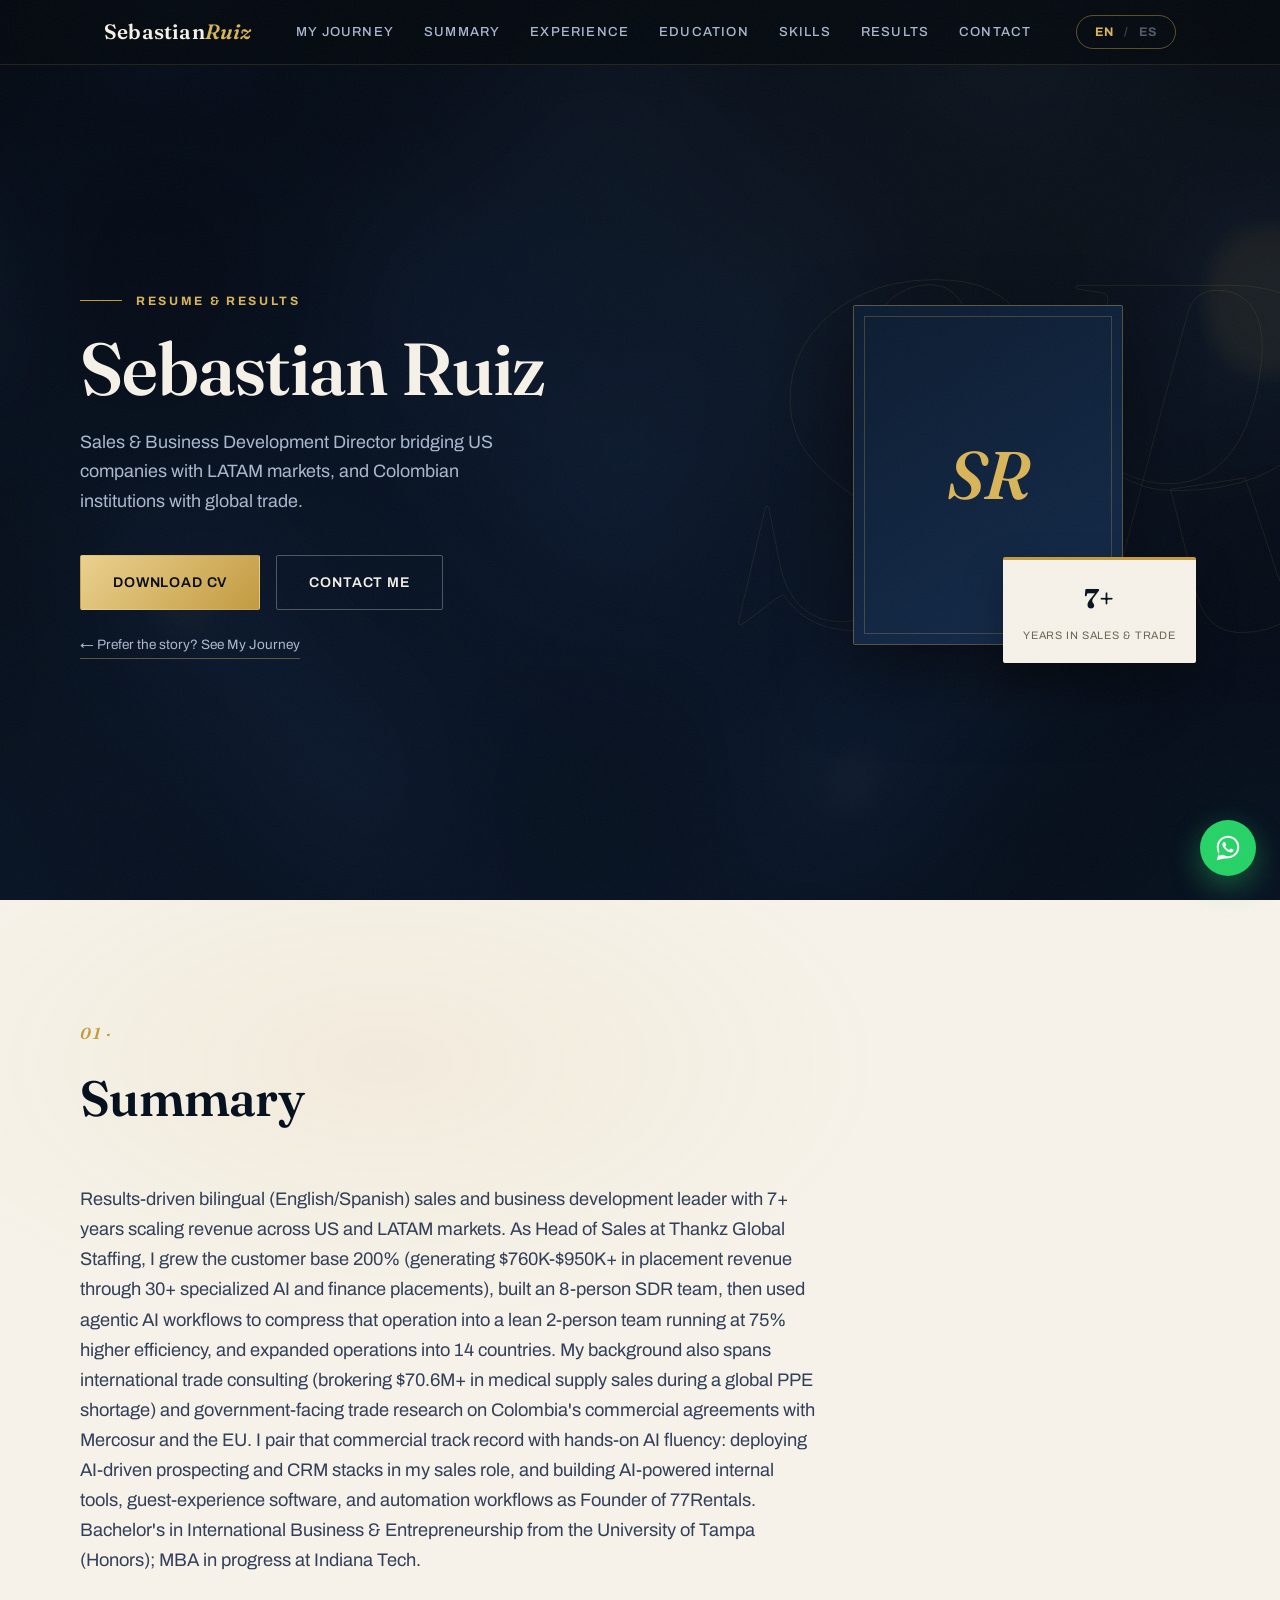
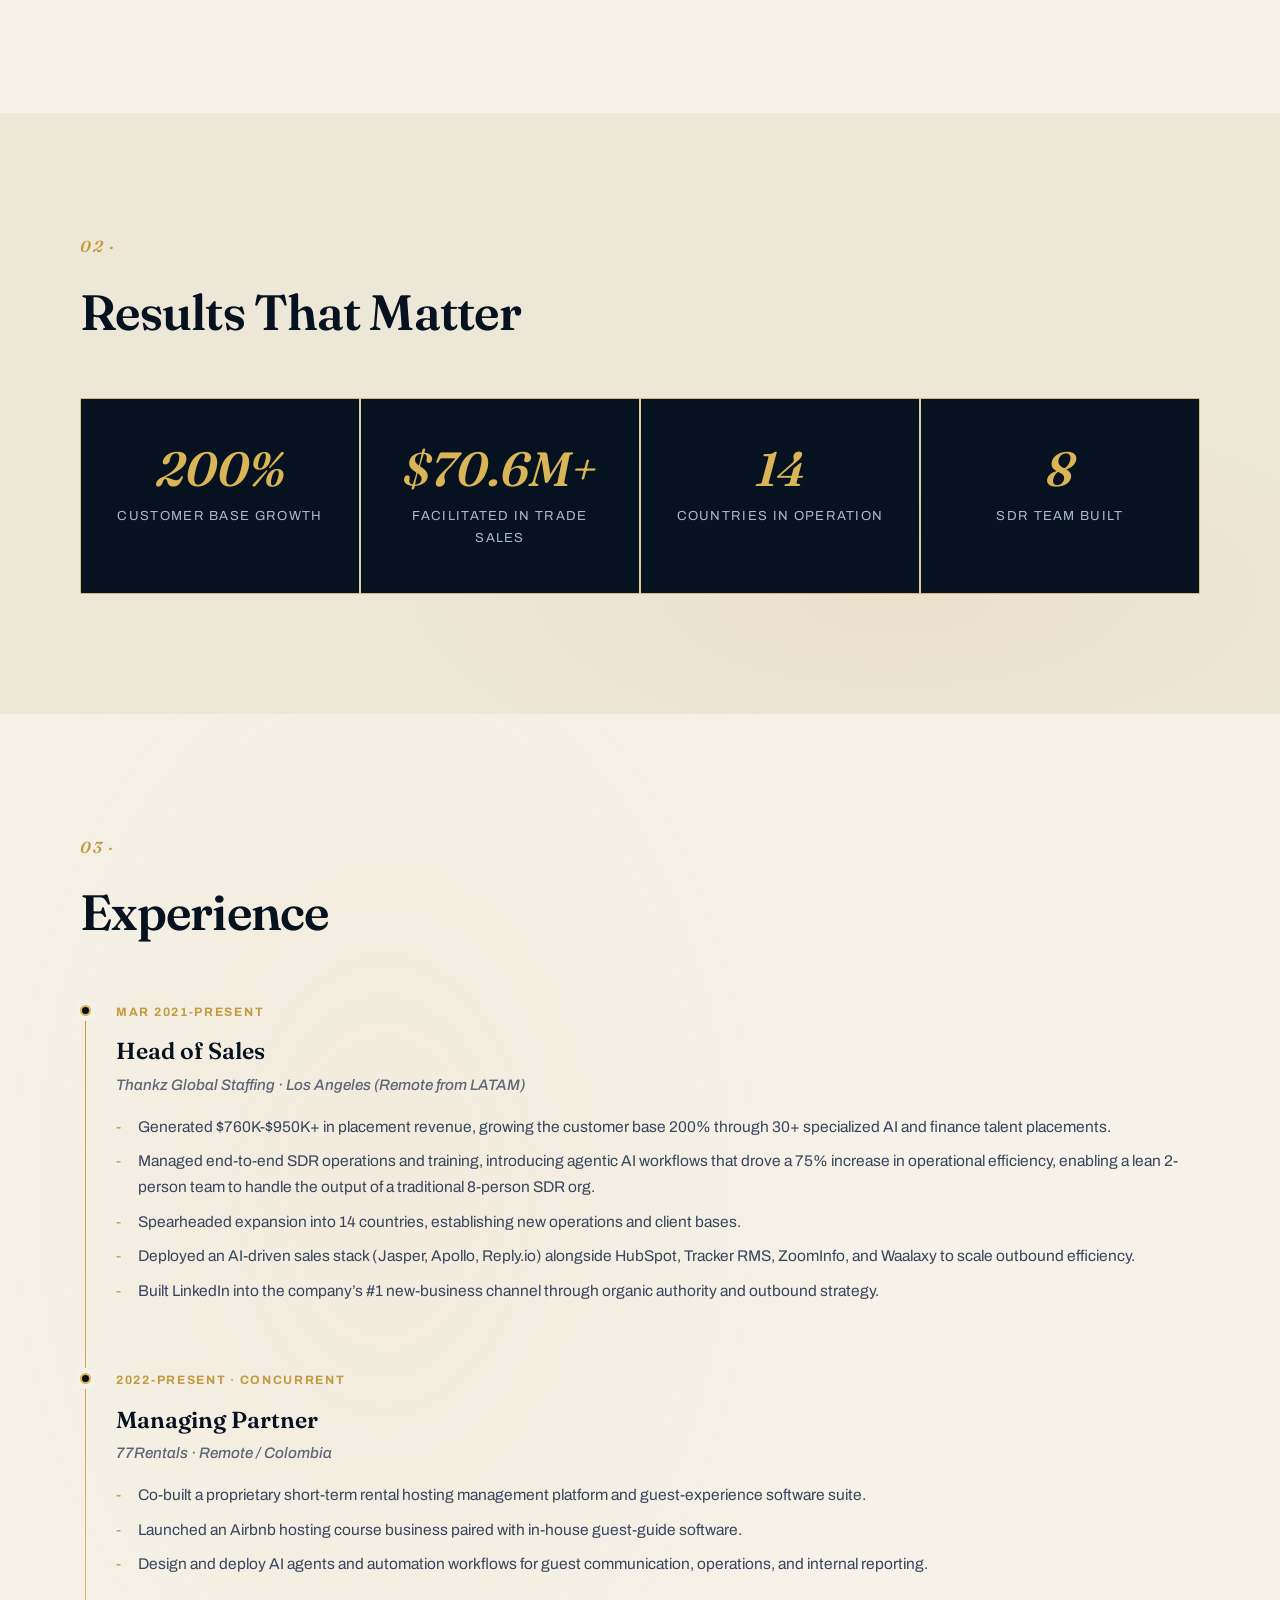
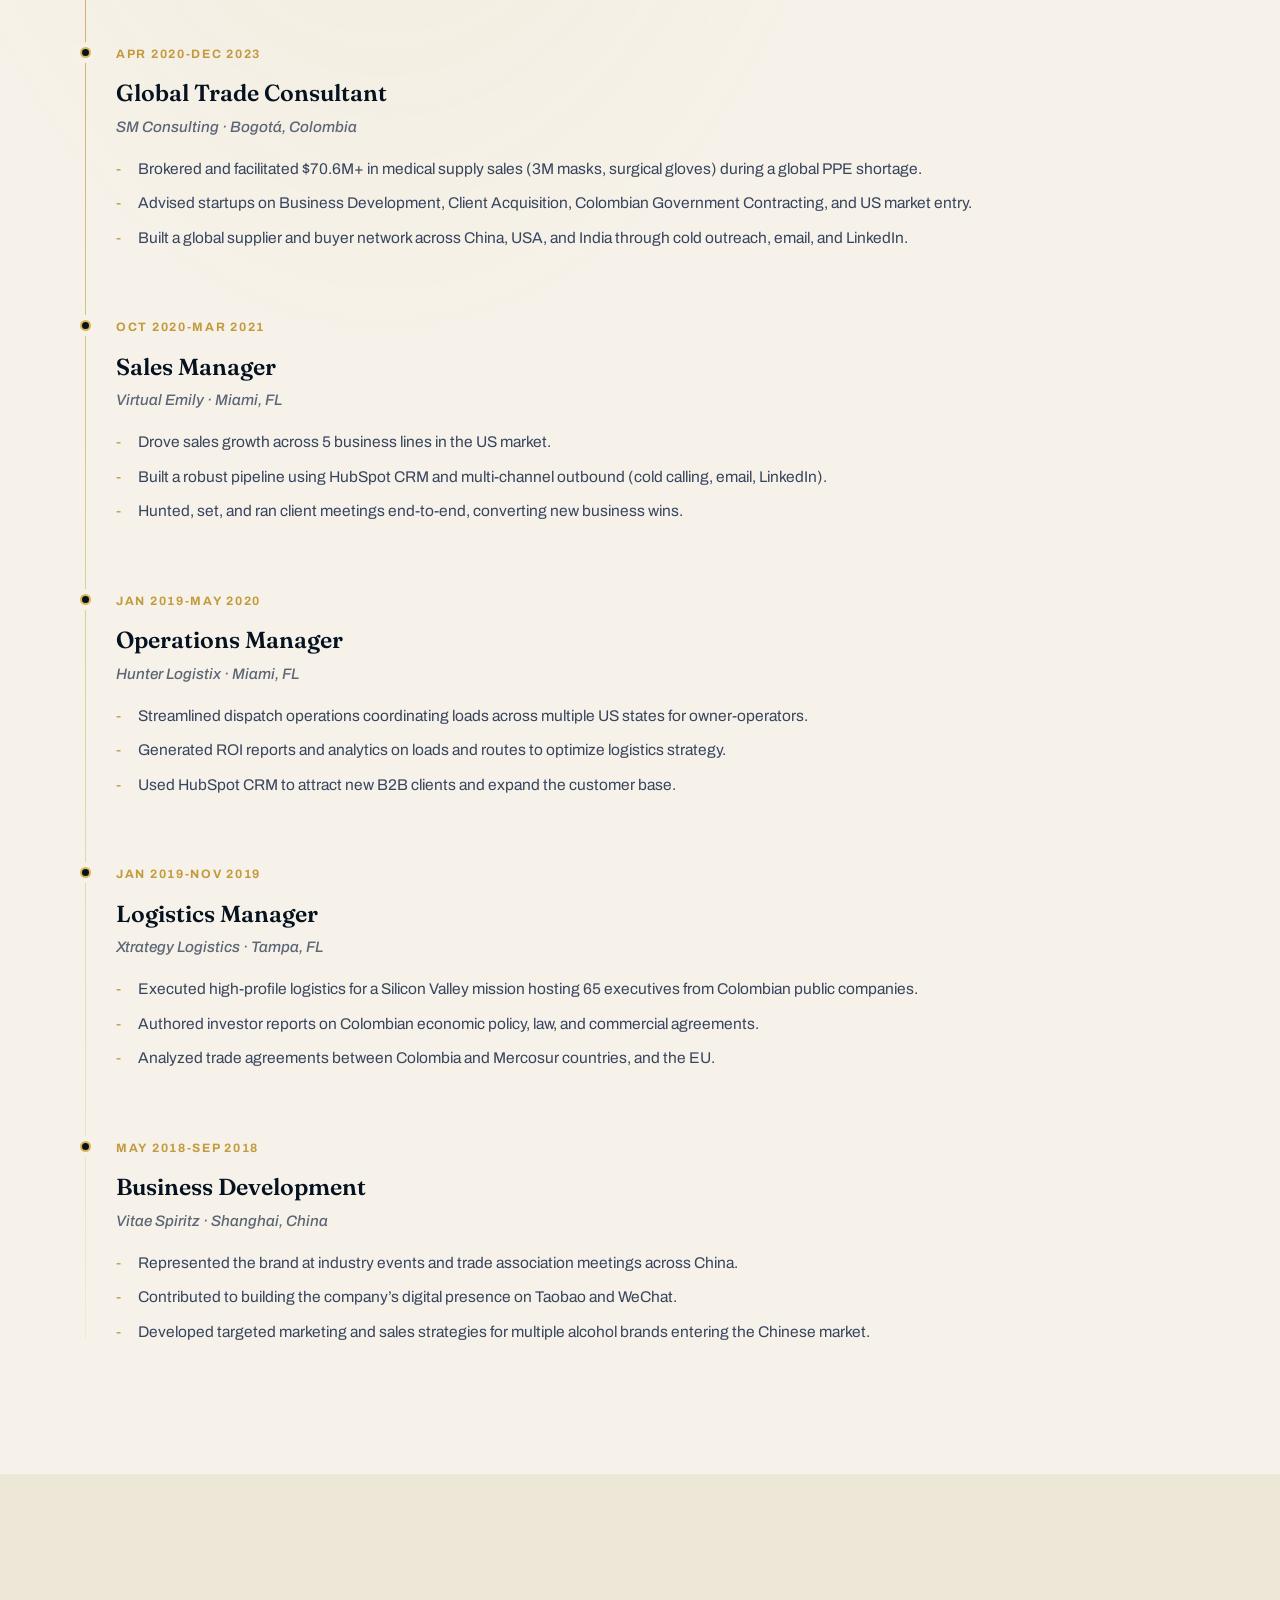
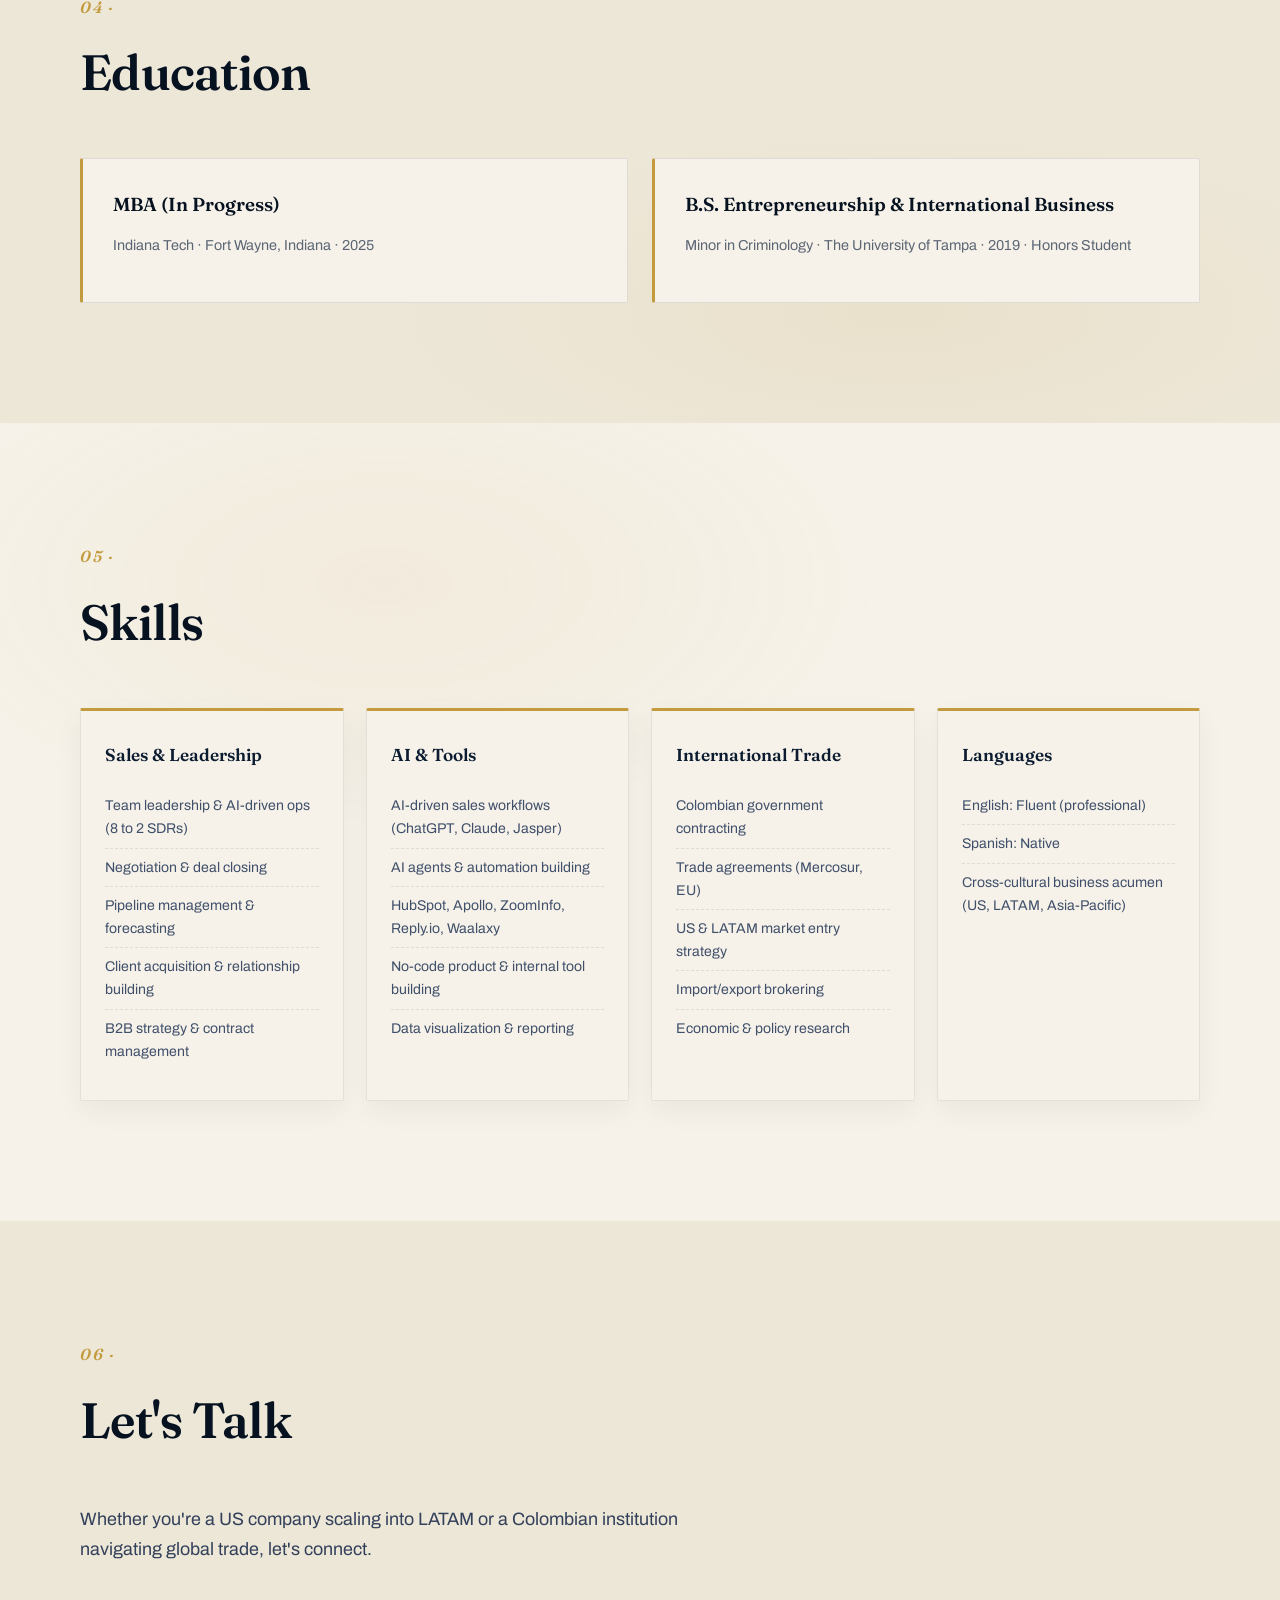
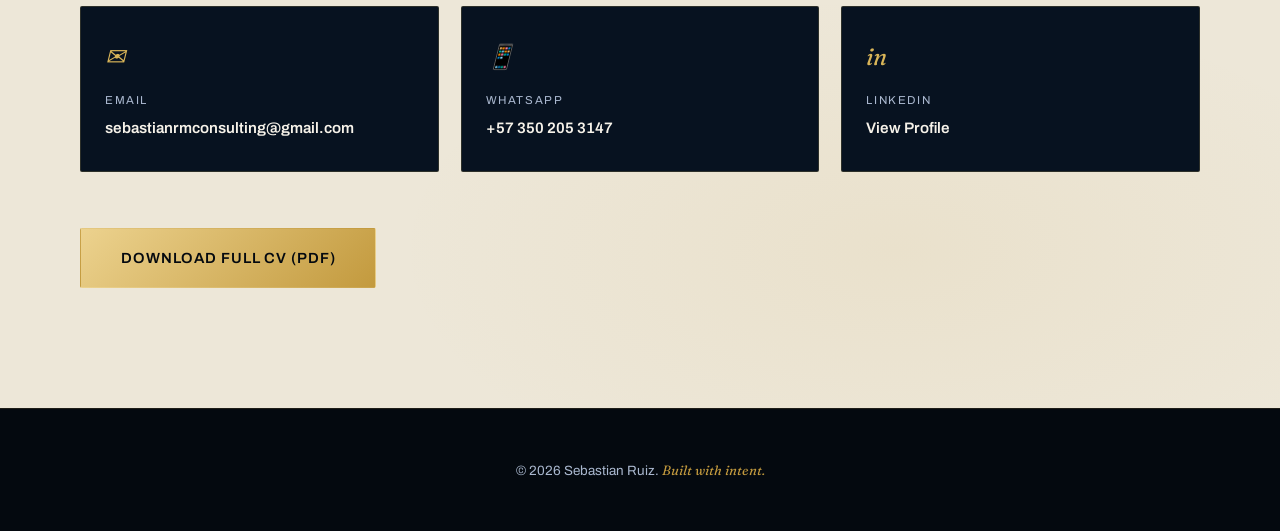
==== resume.html @ 113acb45 "Initial commit: SebastianRuiz.com personal journey and CV site Bilingual (EN/ES) static site with a " ====
<!DOCTYPE html>
<html lang="en">
<head>
<meta charset="UTF-8">
<meta name="viewport" content="width=device-width, initial-scale=1.0">
<title>Resume & Results | Sebastian Ruiz: Bilingual Ops & Sales Director LATAM</title>
<meta name="description" content="Sebastian Ruiz's full resume: bilingual (English/Spanish) sales and business development director based in Colombia. 200% customer growth, $70.6M+ in facilitated trade, operations across 14 countries. International trade consultant Colombia.">
<meta name="keywords" content="bilingual ops and sales director LATAM, international trade consultant Colombia, remote sales leader LATAM, business development director Colombia, AI-driven sales operations, government trade consultant Colombia">
<meta name="author" content="Sebastian Ruiz">
<link rel="canonical" href="https://sebastianruiz.com/resume.html">

<meta property="og:type" content="website">
<meta property="og:title" content="Sebastian Ruiz | Bilingual Ops & Sales Director LATAM">
<meta property="og:description" content="Bilingual sales & business development leader driving LATAM growth for US companies and trade expertise for Colombian institutions.">
<meta property="og:url" content="https://sebastianruiz.com/">
<meta property="og:image" content="https://sebastianruiz.com/assets/og-image.jpg">
<meta name="twitter:card" content="summary_large_image">

<link rel="icon" type="image/svg+xml" href="assets/favicon.svg">
<link rel="preconnect" href="https://fonts.googleapis.com">
<link rel="preconnect" href="https://fonts.gstatic.com" crossorigin>
<link href="https://fonts.googleapis.com/css2?family=Archivo:wght@400;500;600;700&family=Fraunces:ital,opsz,wght@0,9..144,400..700;1,9..144,400..700&display=swap" rel="stylesheet">
<link rel="stylesheet" href="css/style.css">

<script type="application/ld+json">
{
  "@context": "https://schema.org",
  "@type": "Person",
  "name": "Sebastian Ruiz",
  "jobTitle": "Head of Sales / Bilingual Business Development Director",
  "url": "https://sebastianruiz.com",
  "email": "mailto:sebastianrmconsulting@gmail.com",
  "sameAs": ["https://www.linkedin.com/in/juansruiz11/"],
  "address": {"@type": "PostalAddress", "addressCountry": "Colombia"},
  "knowsLanguage": ["English", "Spanish"]
}
</script>
</head>
<body>

<!-- ===== NAV ===== -->
<header class="nav" id="nav">
  <div class="nav-inner">
    <a href="index.html" class="nav-logo">Sebastian<span>Ruiz</span></a>
    <nav class="nav-links" id="navLinks">
      <a href="index.html" data-en="My Journey" data-es="Mi Historia">My Journey</a>
      <a href="#summary" data-en="Summary" data-es="Resumen">Summary</a>
      <a href="#experience" data-en="Experience" data-es="Experiencia">Experience</a>
      <a href="#education" data-en="Education" data-es="Educación">Education</a>
      <a href="#skills" data-en="Skills" data-es="Habilidades">Skills</a>
      <a href="#results" data-en="Results" data-es="Resultados">Results</a>
      <a href="#contact" data-en="Contact" data-es="Contacto">Contact</a>
    </nav>
    <div class="nav-actions">
      <button class="lang-toggle" id="langToggle" aria-label="Toggle language">
        <span class="lang-option active" data-lang="en">EN</span>
        <span class="lang-sep">/</span>
        <span class="lang-option" data-lang="es">ES</span>
      </button>
      <button class="hamburger" id="hamburger" aria-label="Menu"><span></span><span></span><span></span></button>
    </div>
  </div>
</header>

<!-- ===== HERO ===== -->
<section class="hero" id="top">
  <canvas class="shader-canvas hero-shader-canvas" aria-hidden="true"></canvas>
  <div class="hero-inner">
    <div class="hero-text reveal">
      <p class="eyebrow" data-en="Resume & Results" data-es="Currículum y Resultados">Resume & Results</p>
      <h1>Sebastian Ruiz</h1>
      <p class="hero-tagline" data-en="Sales &amp; Business Development Director bridging US companies with LATAM markets, and Colombian institutions with global trade." data-es="Director de Ventas y Desarrollo de Negocios que conecta empresas de EE. UU. con mercados de LATAM, e instituciones colombianas con el comercio global.">Sales &amp; Business Development Director bridging US companies with LATAM markets, and Colombian institutions with global trade.</p>
      <div class="hero-ctas">
        <a href="cv/Sebastian_Ruiz_CV.pdf" class="btn btn-primary" download data-en="Download CV" data-es="Descargar CV">Download CV</a>
        <a href="#contact" class="btn btn-outline" data-en="Contact Me" data-es="Contáctame">Contact Me</a>
      </div>
      <a href="index.html" class="hero-back-link" data-en="← Prefer the story? See My Journey" data-es="← ¿Prefieres la historia? Ve Mi Historia">← Prefer the story? See My Journey</a>
    </div>
    <div class="hero-photo reveal">
      <div class="headshot-placeholder">
        <span>SR</span>
      </div>
      <div class="hero-badge">
        <strong>7+</strong>
        <span data-en="Years in Sales &amp; Trade" data-es="Años en Ventas y Comercio">Years in Sales &amp; Trade</span>
      </div>
    </div>
  </div>
  <div class="hero-scroll" aria-hidden="true"></div>
</section>

<!-- ===== SUMMARY ===== -->
<section class="section" id="summary">
  <div class="section-inner">
    <span class="section-num">01</span>
    <h2 data-en="Summary" data-es="Resumen">Summary</h2>
    <p class="summary-text" data-en="Results-driven bilingual (English/Spanish) sales and business development leader with 7+ years scaling revenue across US and LATAM markets. As Head of Sales at Thankz Global Staffing, I grew the customer base 200% (generating $760K-$950K+ in placement revenue through 30+ specialized AI and finance placements), built an 8-person SDR team, then used agentic AI workflows to compress that operation into a lean 2-person team running at 75% higher efficiency, and expanded operations into 14 countries. My background also spans international trade consulting (brokering $70.6M+ in medical supply sales during a global PPE shortage) and government-facing trade research on Colombia's commercial agreements with Mercosur and the EU. I pair that commercial track record with hands-on AI fluency: deploying AI-driven prospecting and CRM stacks in my sales role, and building AI-powered internal tools, guest-experience software, and automation workflows as Founder of 77Rentals. Bachelor's in International Business &amp; Entrepreneurship from the University of Tampa (Honors); MBA in progress at Indiana Tech." data-es="Líder de ventas y desarrollo de negocios bilingüe (inglés/español) con más de 7 años escalando ingresos en mercados de EE. UU. y LATAM. Como Head of Sales en Thankz Global Staffing, hice crecer la base de clientes 200% (generando entre $760K y $950K+ en ingresos por colocaciones mediante más de 30 colocaciones especializadas en IA y finanzas), formé un equipo de 8 SDRs, y luego usé flujos de trabajo con IA agente para comprimir esa operación en un equipo ágil de 2 personas con 75% más de eficiencia, y expandí operaciones a 14 países. Mi trayectoria también incluye consultoría de comercio internacional (gestionando más de $70.6M en ventas de insumos médicos durante la escasez global de EPP) e investigación comercial para el sector público sobre los acuerdos de Colombia con Mercosur y la Unión Europea. A ese historial comercial sumo fluidez práctica en IA: implementando prospección y CRM impulsados por IA en mi rol de ventas, y construyendo herramientas internas, software de experiencia para huéspedes y flujos de automatización como Fundador de 77Rentals. Licenciatura en Negocios Internacionales y Emprendimiento de la Universidad de Tampa (con honores); MBA en curso en Indiana Tech.">
    Results-driven bilingual (English/Spanish) sales and business development leader with 7+ years scaling revenue across US and LATAM markets. As Head of Sales at Thankz Global Staffing, I grew the customer base 200% (generating $760K-$950K+ in placement revenue through 30+ specialized AI and finance placements), built an 8-person SDR team, then used agentic AI workflows to compress that operation into a lean 2-person team running at 75% higher efficiency, and expanded operations into 14 countries. My background also spans international trade consulting (brokering $70.6M+ in medical supply sales during a global PPE shortage) and government-facing trade research on Colombia's commercial agreements with Mercosur and the EU. I pair that commercial track record with hands-on AI fluency: deploying AI-driven prospecting and CRM stacks in my sales role, and building AI-powered internal tools, guest-experience software, and automation workflows as Founder of 77Rentals. Bachelor's in International Business &amp; Entrepreneurship from the University of Tampa (Honors); MBA in progress at Indiana Tech.
    </p>
  </div>
</section>

<!-- ===== RESULTS ===== -->
<section class="section section-alt" id="results">
  <div class="section-inner">
    <span class="section-num">02</span>
    <h2 data-en="Results That Matter" data-es="Resultados que Importan">Results That Matter</h2>
    <div class="stats-grid">
      <div class="stat-card reveal">
        <span class="stat-number" data-count="200" data-suffix="%">0%</span>
        <span class="stat-label" data-en="Customer base growth" data-es="Crecimiento de base de clientes">Customer base growth</span>
      </div>
      <div class="stat-card reveal">
        <span class="stat-number" data-count="70.6" data-prefix="$" data-suffix="M+">$0M+</span>
        <span class="stat-label" data-en="Facilitated in trade sales" data-es="Facilitados en ventas de comercio">Facilitated in trade sales</span>
      </div>
      <div class="stat-card reveal">
        <span class="stat-number" data-count="14">0</span>
        <span class="stat-label" data-en="Countries in operation" data-es="Países en operación">Countries in operation</span>
      </div>
      <div class="stat-card reveal">
        <span class="stat-number" data-count="8">0</span>
        <span class="stat-label" data-en="SDR team built" data-es="Equipo de SDRs formado">SDR team built</span>
      </div>
    </div>
  </div>
</section>

<!-- ===== EXPERIENCE ===== -->
<section class="section" id="experience">
  <div class="section-inner">
    <span class="section-num">03</span>
    <h2 data-en="Experience" data-es="Experiencia">Experience</h2>
    <div class="timeline">

      <div class="tl-item reveal">
        <div class="tl-dot"></div>
        <div class="tl-content">
          <span class="tl-date">Mar 2021-<span data-en="Present" data-es="Presente">Present</span></span>
          <h3 data-en="Head of Sales" data-es="Head of Sales">Head of Sales</h3>
          <p class="tl-org">Thankz Global Staffing · <span data-en="Los Angeles (Remote from LATAM)" data-es="Los Ángeles (Remoto desde LATAM)">Los Angeles (Remote from LATAM)</span></p>
          <ul data-en-list='["Generated $760K-$950K+ in placement revenue, growing the customer base 200% through 30+ specialized AI and finance talent placements.","Managed end-to-end SDR operations and training, introducing agentic AI workflows that drove a 75% increase in operational efficiency, enabling a lean 2-person team to handle the output of a traditional 8-person SDR org.","Spearheaded expansion into 14 countries, establishing new operations and client bases.","Deployed an AI-driven sales stack (Jasper, Apollo, Reply.io) alongside HubSpot, Tracker RMS, ZoomInfo, and Waalaxy to scale outbound efficiency.","Built LinkedIn into the company’s #1 new-business channel through organic authority and outbound strategy."]' data-es-list='["Generé entre $760K y $950K+ en ingresos por colocaciones, haciendo crecer la base de clientes 200% mediante más de 30 colocaciones especializadas en IA y finanzas.","Gestioné operaciones y capacitación de SDRs de principio a fin, introduciendo flujos de trabajo con IA agente que generaron un aumento del 75% en eficiencia operativa, permitiendo que un equipo ágil de 2 personas realizara el trabajo de un equipo tradicional de 8 SDRs.","Lideré la expansión a 14 países, estableciendo nuevas operaciones y bases de clientes.","Implementé un stack de ventas impulsado por IA (Jasper, Apollo, Reply.io) junto con HubSpot, Tracker RMS, ZoomInfo y Waalaxy para escalar la eficiencia de prospección.","Convertí LinkedIn en el canal #1 de nuevos negocios de la empresa mediante autoridad orgánica y estrategia de prospección."]'></ul>
        </div>
      </div>

      <div class="tl-item reveal">
        <div class="tl-dot"></div>
        <div class="tl-content">
          <span class="tl-date" data-en="2022-Present · Concurrent" data-es="2022-Presente · Simultáneo">2022-Present · Concurrent</span>
          <h3 data-en="Managing Partner" data-es="Socio Gerente">Managing Partner</h3>
          <p class="tl-org">77Rentals · <span data-en="Remote / Colombia" data-es="Remoto / Colombia">Remote / Colombia</span></p>
          <ul data-en-list='["Co-built a proprietary short-term rental hosting management platform and guest-experience software suite.","Launched an Airbnb hosting course business paired with in-house guest-guide software.","Design and deploy AI agents and automation workflows for guest communication, operations, and internal reporting."]' data-es-list='["Co-desarrollé una plataforma propia de gestión de hospedaje para alquileres a corto plazo y un conjunto de software de experiencia para huéspedes.","Lancé un negocio de cursos de hosting para Airbnb junto con software propio de guía para huéspedes.","Diseño e implemento agentes de IA y flujos de automatización para comunicación con huéspedes, operaciones y reportes internos."]'></ul>
        </div>
      </div>

      <div class="tl-item reveal">
        <div class="tl-dot"></div>
        <div class="tl-content">
          <span class="tl-date">Apr 2020-Dec 2023</span>
          <h3 data-en="Global Trade Consultant" data-es="Consultor de Comercio Global">Global Trade Consultant</h3>
          <p class="tl-org">SM Consulting · Bogotá, Colombia</p>
          <ul data-en-list='["Brokered and facilitated $70.6M+ in medical supply sales (3M masks, surgical gloves) during a global PPE shortage.","Advised startups on Business Development, Client Acquisition, Colombian Government Contracting, and US market entry.","Built a global supplier and buyer network across China, USA, and India through cold outreach, email, and LinkedIn."]' data-es-list='["Gestioné y facilité más de $70.6M en ventas de insumos médicos (mascarillas 3M, guantes quirúrgicos) durante la escasez global de EPP.","Asesoré startups en Desarrollo de Negocios, Adquisición de Clientes, Contratación con el Gobierno colombiano e ingreso al mercado de EE. UU.","Construí una red global de proveedores y compradores en China, EE. UU. e India mediante prospección en frío, correo y LinkedIn."]'></ul>
        </div>
      </div>

      <div class="tl-item reveal">
        <div class="tl-dot"></div>
        <div class="tl-content">
          <span class="tl-date">Oct 2020-Mar 2021</span>
          <h3 data-en="Sales Manager" data-es="Gerente de Ventas">Sales Manager</h3>
          <p class="tl-org">Virtual Emily · Miami, FL</p>
          <ul data-en-list='["Drove sales growth across 5 business lines in the US market.","Built a robust pipeline using HubSpot CRM and multi-channel outbound (cold calling, email, LinkedIn).","Hunted, set, and ran client meetings end-to-end, converting new business wins."]' data-es-list='["Impulsé el crecimiento de ventas en 5 líneas de negocio en el mercado de EE. UU.","Construí un pipeline sólido usando HubSpot CRM y prospección multicanal (llamadas en frío, correo, LinkedIn).","Gestioné el ciclo completo de reuniones con clientes, cerrando nuevos negocios."]'></ul>
        </div>
      </div>

      <div class="tl-item reveal">
        <div class="tl-dot"></div>
        <div class="tl-content">
          <span class="tl-date">Jan 2019-May 2020</span>
          <h3 data-en="Operations Manager" data-es="Gerente de Operaciones">Operations Manager</h3>
          <p class="tl-org">Hunter Logistix · Miami, FL</p>
          <ul data-en-list='["Streamlined dispatch operations coordinating loads across multiple US states for owner-operators.","Generated ROI reports and analytics on loads and routes to optimize logistics strategy.","Used HubSpot CRM to attract new B2B clients and expand the customer base."]' data-es-list='["Optimicé operaciones de despacho coordinando cargas en múltiples estados de EE. UU. para operadores independientes.","Generé reportes de ROI y análisis de cargas y rutas para optimizar la estrategia logística.","Utilicé HubSpot CRM para atraer nuevos clientes B2B y expandir la base de clientes."]'></ul>
        </div>
      </div>

      <div class="tl-item reveal">
        <div class="tl-dot"></div>
        <div class="tl-content">
          <span class="tl-date">Jan 2019-Nov 2019</span>
          <h3 data-en="Logistics Manager" data-es="Gerente de Logística">Logistics Manager</h3>
          <p class="tl-org">Xtrategy Logistics · Tampa, FL</p>
          <ul data-en-list='["Executed high-profile logistics for a Silicon Valley mission hosting 65 executives from Colombian public companies.","Authored investor reports on Colombian economic policy, law, and commercial agreements.","Analyzed trade agreements between Colombia and Mercosur countries, and the EU."]' data-es-list='["Ejecuté logística de alto perfil para una misión a Silicon Valley con 65 ejecutivos de empresas públicas colombianas.","Redacté reportes para inversionistas sobre política económica, leyes y acuerdos comerciales de Colombia.","Analicé acuerdos comerciales entre Colombia, países de Mercosur y la Unión Europea."]'></ul>
        </div>
      </div>

      <div class="tl-item reveal">
        <div class="tl-dot"></div>
        <div class="tl-content">
          <span class="tl-date">May 2018-Sep 2018</span>
          <h3 data-en="Business Development" data-es="Desarrollo de Negocios">Business Development</h3>
          <p class="tl-org">Vitae Spiritz · Shanghai, China</p>
          <ul data-en-list='["Represented the brand at industry events and trade association meetings across China.","Contributed to building the company’s digital presence on Taobao and WeChat.","Developed targeted marketing and sales strategies for multiple alcohol brands entering the Chinese market."]' data-es-list='["Representé la marca en eventos de la industria y reuniones de asociaciones comerciales en China.","Contribuí a construir la presencia digital de la empresa en Taobao y WeChat.","Desarrollé estrategias de marketing y ventas dirigidas para varias marcas de licores que ingresaban al mercado chino."]'></ul>
        </div>
      </div>

    </div>
  </div>
</section>

<!-- ===== EDUCATION ===== -->
<section class="section section-alt" id="education">
  <div class="section-inner">
    <span class="section-num">04</span>
    <h2 data-en="Education" data-es="Educación">Education</h2>
    <div class="edu-grid">
      <div class="edu-card reveal">
        <h3 data-en="MBA (In Progress)" data-es="MBA (En Curso)">MBA (In Progress)</h3>
        <p class="edu-org">Indiana Tech · Fort Wayne, Indiana · 2025</p>
      </div>
      <div class="edu-card reveal">
        <h3 data-en="B.S. Entrepreneurship &amp; International Business" data-es="Lic. en Emprendimiento y Negocios Internacionales">B.S. Entrepreneurship &amp; International Business</h3>
        <p class="edu-org" data-en="Minor in Criminology · The University of Tampa · 2019 · Honors Student" data-es="Menor en Criminología · The University of Tampa · 2019 · Estudiante de Honores">Minor in Criminology · The University of Tampa · 2019 · Honors Student</p>
      </div>
    </div>
  </div>
</section>

<!-- ===== SKILLS ===== -->
<section class="section" id="skills">
  <div class="section-inner">
    <span class="section-num">05</span>
    <h2 data-en="Skills" data-es="Habilidades">Skills</h2>
    <div class="skills-grid">
      <div class="skill-card reveal">
        <h3 data-en="Sales &amp; Leadership" data-es="Ventas y Liderazgo">Sales &amp; Leadership</h3>
        <ul>
          <li data-en="Team leadership &amp; AI-driven ops (8 to 2 SDRs)" data-es="Liderazgo de equipo y operaciones con IA (8 a 2 SDRs)">Team leadership &amp; AI-driven ops (8 to 2 SDRs)</li>
          <li data-en="Negotiation &amp; deal closing" data-es="Negociación y cierre de tratos">Negotiation &amp; deal closing</li>
          <li data-en="Pipeline management &amp; forecasting" data-es="Gestión de pipeline y pronósticos">Pipeline management &amp; forecasting</li>
          <li data-en="Client acquisition &amp; relationship building" data-es="Adquisición de clientes y relaciones">Client acquisition &amp; relationship building</li>
          <li data-en="B2B strategy &amp; contract management" data-es="Estrategia B2B y gestión de contratos">B2B strategy &amp; contract management</li>
        </ul>
      </div>
      <div class="skill-card reveal">
        <h3 data-en="AI &amp; Tools" data-es="IA y Herramientas">AI &amp; Tools</h3>
        <ul>
          <li data-en="AI-driven sales workflows (ChatGPT, Claude, Jasper)" data-es="Flujos de ventas con IA (ChatGPT, Claude, Jasper)">AI-driven sales workflows (ChatGPT, Claude, Jasper)</li>
          <li data-en="AI agents &amp; automation building" data-es="Construcción de agentes de IA y automatización">AI agents &amp; automation building</li>
          <li data-en="HubSpot, Apollo, ZoomInfo, Reply.io, Waalaxy" data-es="HubSpot, Apollo, ZoomInfo, Reply.io, Waalaxy">HubSpot, Apollo, ZoomInfo, Reply.io, Waalaxy</li>
          <li data-en="No-code product &amp; internal tool building" data-es="Creación de productos y herramientas internas sin código">No-code product &amp; internal tool building</li>
          <li data-en="Data visualization &amp; reporting" data-es="Visualización de datos y reportes">Data visualization &amp; reporting</li>
        </ul>
      </div>
      <div class="skill-card reveal">
        <h3 data-en="International Trade" data-es="Comercio Internacional">International Trade</h3>
        <ul>
          <li data-en="Colombian government contracting" data-es="Contratación con el gobierno colombiano">Colombian government contracting</li>
          <li data-en="Trade agreements (Mercosur, EU)" data-es="Acuerdos comerciales (Mercosur, UE)">Trade agreements (Mercosur, EU)</li>
          <li data-en="US &amp; LATAM market entry strategy" data-es="Estrategia de entrada a mercados de EE. UU. y LATAM">US &amp; LATAM market entry strategy</li>
          <li data-en="Import/export brokering" data-es="Intermediación de importación/exportación">Import/export brokering</li>
          <li data-en="Economic &amp; policy research" data-es="Investigación económica y de políticas">Economic &amp; policy research</li>
        </ul>
      </div>
      <div class="skill-card reveal">
        <h3 data-en="Languages" data-es="Idiomas">Languages</h3>
        <ul>
          <li data-en="English: Fluent (professional)" data-es="Inglés: Fluido (profesional)">English: Fluent (professional)</li>
          <li data-en="Spanish: Native" data-es="Español: Nativo">Spanish: Native</li>
          <li data-en="Cross-cultural business acumen (US, LATAM, Asia-Pacific)" data-es="Visión intercultural de negocios (EE. UU., LATAM, Asia-Pacífico)">Cross-cultural business acumen (US, LATAM, Asia-Pacific)</li>
        </ul>
      </div>
    </div>
  </div>
</section>

<!-- ===== CONTACT ===== -->
<section class="section section-alt" id="contact">
  <div class="section-inner">
    <span class="section-num">06</span>
    <h2 data-en="Let's Talk" data-es="Hablemos">Let's Talk</h2>
    <p class="contact-lead" data-en="Whether you're a US company scaling into LATAM or a Colombian institution navigating global trade, let's connect." data-es="Ya seas una empresa de EE. UU. escalando hacia LATAM o una institución colombiana navegando el comercio global, conectemos.">Whether you're a US company scaling into LATAM or a Colombian institution navigating global trade, let's connect.</p>
    <div class="contact-grid">
      <a class="contact-card reveal" href="mailto:sebastianrmconsulting@gmail.com">
        <span class="contact-icon">✉</span>
        <span class="contact-label" data-en="Email" data-es="Correo">Email</span>
        <span class="contact-value">sebastianrmconsulting@gmail.com</span>
      </a>
      <a class="contact-card reveal" href="https://wa.me/573502053147" target="_blank" rel="noopener">
        <span class="contact-icon">📱</span>
        <span class="contact-label">WhatsApp</span>
        <span class="contact-value">+57 350 205 3147</span>
      </a>
      <a class="contact-card reveal" href="https://www.linkedin.com/in/juansruiz11/" target="_blank" rel="noopener">
        <span class="contact-icon">in</span>
        <span class="contact-label">LinkedIn</span>
        <span class="contact-value" data-en="View Profile" data-es="Ver Perfil">View Profile</span>
      </a>
    </div>
    <a href="cv/Sebastian_Ruiz_CV.pdf" class="btn btn-primary btn-lg" download data-en="Download Full CV (PDF)" data-es="Descargar CV Completo (PDF)">Download Full CV (PDF)</a>
  </div>
</section>

<footer class="footer">
  <p>&copy; 2026 Sebastian Ruiz. <span data-en="Built with intent." data-es="Construido con intención.">Built with intent.</span></p>
</footer>

<!-- WhatsApp floating bubble -->
<a href="https://wa.me/573502053147" class="whatsapp-bubble" target="_blank" rel="noopener" aria-label="Chat on WhatsApp">
  <svg viewBox="0 0 32 32" width="30" height="30" fill="currentColor"><path d="M16.001 3C9.373 3 4 8.373 4 15c0 2.394.7 4.623 1.908 6.497L4 29l7.706-1.867A11.94 11.94 0 0 0 16.001 27C22.63 27 28 21.627 28 15S22.63 3 16.001 3Zm0 21.818c-1.98 0-3.822-.55-5.397-1.505l-.387-.23-4.573 1.108 1.223-4.457-.252-.396A9.77 9.77 0 0 1 6.182 15c0-5.415 4.404-9.818 9.819-9.818S25.818 9.585 25.818 15 21.416 24.818 16.001 24.818Zm5.373-7.34c-.294-.147-1.74-.858-2.01-.956-.27-.098-.467-.147-.663.147-.196.294-.76.956-.932 1.152-.171.196-.343.22-.637.073-.294-.147-1.24-.457-2.362-1.457-.873-.779-1.463-1.742-1.635-2.036-.171-.294-.018-.453.129-.6.132-.132.294-.343.441-.514.147-.171.196-.294.294-.49.098-.196.049-.368-.024-.514-.073-.147-.663-1.598-.908-2.188-.239-.575-.482-.497-.663-.506l-.564-.01c-.196 0-.514.073-.784.368-.27.294-1.03 1.007-1.03 2.457 0 1.45 1.055 2.85 1.202 3.046.147.196 2.077 3.17 5.033 4.444.703.303 1.251.484 1.679.62.706.224 1.348.192 1.856.117.566-.085 1.74-.712 1.985-1.4.245-.688.245-1.278.171-1.4-.073-.122-.269-.196-.563-.343Z"/></svg>
</a>

<script src="js/shader-bg.js"></script>
<script src="js/main.js"></script>
</body>
</html>
---- css/style.css ----
/* ============================================================
   SEBASTIAN RUIZ: luxury editorial
   Ink navy · champagne gold · warm paper
   ============================================================ */

:root {
  --ink-950: #04090f;
  --ink-900: #071220;
  --ink-800: #0b1b30;
  --ink-700: #12294a;
  --ink-600: #1b3a66;
  --navy-950: var(--ink-950);
  --navy-900: var(--ink-900);
  --navy-800: var(--ink-800);
  --navy-700: var(--ink-700);
  --navy-600: var(--ink-600);
  --gold-500: #c39a3e;
  --gold-400: #d9b558;
  --gold-300: #ecd28e;
  --gold-glow: rgba(217, 181, 88, 0.35);
  --paper: #f6f2e9;
  --paper-dim: #ede7d8;
  --ivory: var(--paper);
  --ivory-dim: var(--paper-dim);
  --text-soft: #aab8cf;
  --text-body: #2c374a;
  --font-display: "Fraunces", Georgia, serif;
  --font-body: "Archivo", -apple-system, "Segoe UI", sans-serif;
  --max-w: 1120px;
  --ease-out: cubic-bezier(0.22, 1, 0.36, 1);
}

* { box-sizing: border-box; }
html { scroll-behavior: smooth; }
body {
  margin: 0;
  font-family: var(--font-body);
  background: var(--paper);
  color: var(--ink-900);
  line-height: 1.65;
  -webkit-font-smoothing: antialiased;
  overflow-x: hidden;
}

/* film grain over everything */
body::after {
  content: '';
  position: fixed;
  inset: 0;
  pointer-events: none;
  z-index: 999;
  opacity: 0.05;
  background-image: url("data:image/svg+xml,%3Csvg xmlns='http://www.w3.org/2000/svg' width='300' height='300'%3E%3Cfilter id='n'%3E%3CfeTurbulence type='fractalNoise' baseFrequency='0.9' numOctaves='2'/%3E%3C/filter%3E%3Crect width='300' height='300' filter='url(%23n)'/%3E%3C/svg%3E");
  background-repeat: repeat;
}

img { max-width: 100%; display: block; }
a { color: inherit; text-decoration: none; }
ul { margin: 0; padding: 0; list-style: none; }
h1, h2, h3 { font-family: var(--font-display); margin: 0; }

::selection { background: var(--gold-400); color: var(--ink-950); }

::-webkit-scrollbar { width: 11px; }
::-webkit-scrollbar-track { background: var(--ink-950); }
::-webkit-scrollbar-thumb { background: var(--ink-700); border-radius: 6px; }
::-webkit-scrollbar-thumb:hover { background: var(--gold-500); }

/* scroll progress */
.scroll-progress {
  position: fixed;
  top: 0; left: 0;
  height: 3px;
  width: 0%;
  background: linear-gradient(90deg, var(--gold-500), var(--gold-300));
  z-index: 300;
  box-shadow: 0 0 12px var(--gold-glow);
}

/* ---------- NAV ---------- */
.nav {
  position: fixed;
  top: 0; left: 0; right: 0;
  z-index: 100;
  background: rgba(4, 9, 15, 0.78);
  backdrop-filter: blur(14px);
  -webkit-backdrop-filter: blur(14px);
  border-bottom: 1px solid rgba(217, 181, 88, 0.14);
  transition: box-shadow 0.3s ease;
}
.nav-inner {
  max-width: var(--max-w);
  margin: 0 auto;
  padding: 15px 24px;
  display: flex;
  align-items: center;
  justify-content: space-between;
  gap: 24px;
}
.nav-logo {
  font-family: var(--font-display);
  font-size: 1.3rem;
  font-weight: 600;
  color: var(--paper);
  letter-spacing: 0.01em;
}
.nav-logo span { color: var(--gold-400); font-style: italic; }
.nav-links { display: flex; gap: 30px; flex: 1; justify-content: center; }
.nav-links a {
  color: var(--text-soft);
  font-size: 0.82rem;
  font-weight: 500;
  letter-spacing: 0.09em;
  text-transform: uppercase;
  transition: color 0.25s ease;
  position: relative;
}
.nav-links a::after {
  content: '';
  position: absolute;
  left: 0; bottom: -5px;
  width: 100%;
  height: 1px;
  background: var(--gold-400);
  transform: scaleX(0);
  transform-origin: right;
  transition: transform 0.35s var(--ease-out);
}
.nav-links a:hover { color: var(--gold-300); }
.nav-links a:hover::after { transform: scaleX(1); transform-origin: left; }
.nav-actions { display: flex; align-items: center; gap: 16px; }
.lang-toggle {
  background: transparent;
  border: 1px solid rgba(217, 181, 88, 0.4);
  border-radius: 999px;
  padding: 7px 14px;
  color: var(--text-soft);
  font-size: 0.78rem;
  font-weight: 700;
  cursor: pointer;
  display: flex;
  align-items: center;
  gap: 6px;
  font-family: var(--font-body);
  letter-spacing: 0.05em;
  transition: border-color 0.25s ease, background 0.25s ease;
}
.lang-toggle:hover { border-color: var(--gold-400); background: rgba(217,181,88,0.08); }
.lang-option { padding: 2px 4px; opacity: 0.45; transition: all 0.25s ease; }
.lang-option.active { opacity: 1; color: var(--gold-400); }
.lang-sep { opacity: 0.3; }
.hamburger {
  display: none;
  background: none;
  border: none;
  flex-direction: column;
  gap: 5px;
  cursor: pointer;
  padding: 4px;
}
.hamburger span { width: 22px; height: 2px; background: var(--paper); display: block; transition: transform 0.3s ease; }

/* ---------- SHARED HERO (resume page) ---------- */
.hero {
  min-height: 100vh;
  display: flex;
  align-items: center;
  background:
    radial-gradient(ellipse at 80% 15%, rgba(217, 181, 88, 0.13), transparent 52%),
    radial-gradient(ellipse at 10% 90%, rgba(27, 58, 102, 0.5), transparent 60%),
    linear-gradient(165deg, var(--ink-950), var(--ink-900) 55%, var(--ink-800));
  padding: 130px 24px 80px;
  position: relative;
  overflow: hidden;
}
.hero-shader-canvas {
  position: absolute;
  inset: 0;
  width: 100%;
  height: 100%;
  z-index: 0;
  opacity: 0.75;
}
/* faint oversized monogram */
.hero::before {
  content: 'SR';
  position: absolute;
  right: -4%;
  top: 50%;
  transform: translateY(-50%);
  font-family: var(--font-display);
  font-style: italic;
  font-weight: 700;
  font-size: clamp(20rem, 38vw, 34rem);
  line-height: 1;
  color: transparent;
  -webkit-text-stroke: 1px rgba(217, 181, 88, 0.10);
  pointer-events: none;
  z-index: 1;
}
.hero-inner {
  max-width: var(--max-w);
  margin: 0 auto;
  display: grid;
  grid-template-columns: 1.2fr 0.8fr;
  gap: 60px;
  align-items: center;
  width: 100%;
  position: relative;
  z-index: 1;
}
.eyebrow {
  color: var(--gold-400);
  text-transform: uppercase;
  font-size: 0.76rem;
  letter-spacing: 0.22em;
  font-weight: 700;
  margin: 0 0 20px;
  display: flex;
  align-items: center;
  gap: 14px;
}
.journey-hero .eyebrow { justify-content: center; }
.eyebrow::before {
  content: '';
  width: 42px;
  height: 1px;
  background: var(--gold-500);
  display: inline-block;
}
.journey-hero .eyebrow::after {
  content: '';
  width: 42px;
  height: 1px;
  background: var(--gold-500);
  display: inline-block;
}
.hero-text h1 {
  color: var(--paper);
  font-size: clamp(2.8rem, 6.5vw, 4.6rem);
  font-weight: 600;
  line-height: 1.02;
  margin-bottom: 22px;
  letter-spacing: -0.01em;
}
.hero-tagline {
  color: var(--text-soft);
  font-size: 1.12rem;
  max-width: 46ch;
  margin: 0 0 38px;
  font-weight: 400;
}
.hero-ctas { display: flex; gap: 16px; flex-wrap: wrap; }
.btn {
  display: inline-flex;
  align-items: center;
  justify-content: center;
  padding: 15px 32px;
  border-radius: 2px;
  font-weight: 600;
  font-size: 0.88rem;
  letter-spacing: 0.06em;
  text-transform: uppercase;
  transition: all 0.3s var(--ease-out);
  border: 1px solid transparent;
  cursor: pointer;
  position: relative;
  overflow: hidden;
}
.btn-primary {
  background: linear-gradient(135deg, var(--gold-300), var(--gold-500));
  color: var(--ink-950);
}
.btn-primary::after {
  content: '';
  position: absolute;
  top: 0; left: -80%;
  width: 60%;
  height: 100%;
  background: linear-gradient(105deg, transparent, rgba(255,255,255,0.5), transparent);
  transform: skewX(-20deg);
  transition: left 0.55s var(--ease-out);
}
.btn-primary:hover { transform: translateY(-2px); box-shadow: 0 14px 34px var(--gold-glow); }
.btn-primary:hover::after { left: 120%; }
.btn-outline {
  border-color: rgba(246, 242, 233, 0.3);
  color: var(--paper);
}
.btn-outline:hover { border-color: var(--gold-400); color: var(--gold-300); background: rgba(217,181,88,0.06); }
.btn-lg { padding: 17px 40px; font-size: 0.92rem; margin-top: 36px; }

.hero-back-link {
  display: inline-block;
  margin-top: 24px;
  font-size: 0.85rem;
  color: var(--text-soft);
  border-bottom: 1px solid rgba(217,181,88,0.4);
  padding-bottom: 2px;
  transition: color 0.2s ease;
}
.hero-back-link:hover { color: var(--gold-300); }

.hero-photo { position: relative; display: flex; justify-content: center; }
.headshot-placeholder {
  width: 270px;
  height: 340px;
  border-radius: 2px;
  background: linear-gradient(150deg, var(--ink-800), var(--ink-700));
  border: 1px solid rgba(217, 181, 88, 0.35);
  display: flex;
  align-items: center;
  justify-content: center;
  box-shadow: 0 34px 70px rgba(0,0,0,0.5);
  position: relative;
}
.headshot-placeholder::before {
  content: '';
  position: absolute;
  inset: 10px;
  border: 1px solid rgba(217, 181, 88, 0.25);
  pointer-events: none;
}
.headshot-placeholder span {
  font-family: var(--font-display);
  font-style: italic;
  font-size: 4.2rem;
  color: var(--gold-400);
  font-weight: 600;
}
.hero-badge {
  position: absolute;
  bottom: -18px;
  right: 4px;
  background: var(--paper);
  color: var(--ink-900);
  border-radius: 2px;
  padding: 16px 20px;
  text-align: center;
  box-shadow: 0 18px 38px rgba(0,0,0,0.35);
  border-top: 3px solid var(--gold-500);
}
.hero-badge strong { display: block; font-family: var(--font-display); font-size: 1.7rem; color: var(--ink-900); }
.hero-badge span { font-size: 0.68rem; color: #6b6455; text-transform: uppercase; letter-spacing: 0.08em; }

/* ---------- SECTIONS ---------- */
.section { padding: 120px 24px; position: relative; }
.section-alt { background: var(--paper-dim); }
.section-inner { max-width: var(--max-w); margin: 0 auto; }
.section-num {
  display: block;
  color: var(--gold-500);
  font-family: var(--font-display);
  font-style: italic;
  font-weight: 600;
  font-size: 1rem;
  letter-spacing: 0.1em;
  margin-bottom: 12px;
}
.section-num::after { content: ' ·'; }
.section h2 {
  font-size: clamp(2.2rem, 4.5vw, 3.1rem);
  color: var(--ink-900);
  margin-bottom: 44px;
  font-weight: 600;
  letter-spacing: -0.015em;
}
.summary-text { font-size: 1.14rem; max-width: 74ch; color: #33405a; }

/* ---------- STATS ---------- */
.stats-grid {
  display: grid;
  grid-template-columns: repeat(4, 1fr);
  gap: 2px;
  background: rgba(195, 154, 62, 0.35);
  border: 1px solid rgba(195, 154, 62, 0.35);
}
.stat-card {
  background: var(--ink-900);
  padding: 44px 26px;
  text-align: center;
  transition: background 0.35s ease;
  position: relative;
}
.stat-card:hover { background: var(--ink-800); }
.stat-number {
  display: block;
  font-family: var(--font-display);
  font-size: 3rem;
  color: var(--gold-400);
  font-weight: 600;
  font-style: italic;
  line-height: 1.1;
}
.stat-label {
  color: var(--text-soft);
  font-size: 0.82rem;
  margin-top: 10px;
  display: block;
  text-transform: uppercase;
  letter-spacing: 0.1em;
}

/* ---------- TIMELINE (resume page) ---------- */
.timeline { position: relative; padding-left: 36px; }
.timeline::before {
  content: '';
  position: absolute;
  left: 5px; top: 6px; bottom: 6px;
  width: 1px;
  background: linear-gradient(var(--gold-500), rgba(195,154,62,0.1));
}
.tl-item { position: relative; padding-bottom: 54px; }
.tl-item:last-child { padding-bottom: 0; }
.tl-dot {
  position: absolute;
  left: -36px; top: 7px;
  width: 11px; height: 11px;
  border-radius: 50%;
  background: var(--ink-900);
  border: 2px solid var(--gold-400);
  box-shadow: 0 0 0 5px var(--paper);
}
.section-alt .tl-dot { box-shadow: 0 0 0 5px var(--paper-dim); }
.tl-date {
  font-size: 0.76rem;
  color: var(--gold-500);
  font-weight: 700;
  text-transform: uppercase;
  letter-spacing: 0.14em;
}
.tl-content h3 { font-size: 1.45rem; color: var(--ink-900); margin: 8px 0 2px; font-weight: 600; }
.tl-org { color: #5c6675; font-size: 0.95rem; margin: 0 0 16px; font-weight: 500; font-style: italic; }
.tl-content ul li {
  position: relative;
  padding-left: 22px;
  margin-bottom: 9px;
  color: #38455e;
  font-size: 0.97rem;
}
.tl-content ul li::before {
  content: '-';
  position: absolute; left: 0;
  color: var(--gold-500);
}

/* ---------- EDUCATION ---------- */
.edu-grid { display: grid; grid-template-columns: 1fr 1fr; gap: 24px; }
.edu-card {
  background: var(--paper);
  border: 1px solid rgba(11,27,48,0.1);
  border-left: 3px solid var(--gold-500);
  border-radius: 2px;
  padding: 30px;
  transition: transform 0.3s var(--ease-out), box-shadow 0.3s var(--ease-out);
}
.edu-card:hover { transform: translateY(-4px); box-shadow: 0 16px 36px rgba(11,27,48,0.1); }
.edu-card h3 { font-size: 1.18rem; margin-bottom: 8px; font-weight: 600; }
.edu-org { color: #5c6675; font-size: 0.9rem; }

/* ---------- SKILLS ---------- */
.skills-grid { display: grid; grid-template-columns: repeat(4, 1fr); gap: 22px; }
.skill-card {
  background: var(--paper);
  border-radius: 2px;
  padding: 30px 24px;
  border: 1px solid rgba(11,27,48,0.08);
  border-top: 3px solid var(--gold-500);
  box-shadow: 0 10px 28px rgba(11,27,48,0.05);
  transition: transform 0.3s var(--ease-out), box-shadow 0.3s var(--ease-out);
}
.skill-card:hover { transform: translateY(-5px); box-shadow: 0 20px 44px rgba(11,27,48,0.12); }
.skill-card h3 { font-size: 1.08rem; margin-bottom: 18px; color: var(--ink-800); font-weight: 600; }
.skill-card li {
  font-size: 0.88rem;
  color: #40506b;
  padding: 7px 0;
  border-bottom: 1px dashed rgba(11,27,48,0.1);
}
.skill-card li:last-child { border-bottom: none; }

/* ---------- CONTACT ---------- */
.contact-lead { font-size: 1.12rem; color: #33405a; max-width: 60ch; margin-bottom: 42px; }
.contact-grid { display: grid; grid-template-columns: repeat(3, 1fr); gap: 22px; margin-bottom: 20px; }
.contact-card {
  background: var(--ink-900);
  border-radius: 2px;
  border: 1px solid rgba(217,181,88,0.18);
  padding: 30px 24px;
  color: var(--paper);
  display: flex;
  flex-direction: column;
  gap: 6px;
  transition: transform 0.3s var(--ease-out), border-color 0.3s ease, box-shadow 0.3s ease;
}
.contact-card:hover {
  transform: translateY(-5px);
  border-color: var(--gold-400);
  box-shadow: 0 18px 40px rgba(4,9,15,0.35);
}
.contact-icon { font-size: 1.5rem; color: var(--gold-400); margin-bottom: 8px; font-family: var(--font-display); font-style: italic; }
.contact-label { font-size: 0.72rem; text-transform: uppercase; letter-spacing: 0.14em; color: var(--text-soft); }
.contact-value { font-weight: 600; word-break: break-word; font-size: 0.95rem; }

/* ---------- FOOTER ---------- */
.footer {
  background: var(--ink-950);
  color: var(--text-soft);
  text-align: center;
  padding: 36px 24px;
  font-size: 0.84rem;
  border-top: 1px solid rgba(217,181,88,0.12);
}
.footer span { font-style: italic; color: var(--gold-500); font-family: var(--font-display); }

/* ---------- WHATSAPP BUBBLE ---------- */
.whatsapp-bubble {
  position: fixed;
  bottom: 24px;
  right: 24px;
  width: 56px;
  height: 56px;
  background: #25d366;
  border-radius: 50%;
  display: flex;
  align-items: center;
  justify-content: center;
  color: #fff;
  box-shadow: 0 10px 30px rgba(37, 211, 102, 0.4);
  z-index: 200;
  transition: transform 0.25s var(--ease-out);
}
.whatsapp-bubble:hover { transform: scale(1.1) rotate(6deg); }

/* ---------- REVEAL ANIMATION ---------- */
.reveal {
  opacity: 0;
  transform: translateY(30px);
  transition: opacity 0.9s var(--ease-out), transform 0.9s var(--ease-out);
  transition-delay: var(--stagger, 0s);
}
.reveal.is-visible { opacity: 1; transform: translateY(0); }

@media (prefers-reduced-motion: reduce) {
  .reveal { opacity: 1; transform: none; transition: none; }
  html { scroll-behavior: auto; }
}

/* ============================================================
   JOURNEY PAGE
   ============================================================ */

.journey-hero {
  min-height: 100vh;
  display: flex;
  flex-direction: column;
  justify-content: center;
  background:
    radial-gradient(ellipse at 15% 15%, rgba(217,181,88,0.13), transparent 50%),
    radial-gradient(ellipse at 85% 80%, rgba(27,58,102,0.55), transparent 55%),
    linear-gradient(165deg, var(--ink-950), var(--ink-900) 55%, var(--ink-800));
  padding: 140px 24px 60px;
  position: relative;
  overflow: hidden;
}
.journey-hero-canvas {
  position: absolute;
  inset: 0;
  width: 100%;
  height: 100%;
  z-index: 0;
  opacity: 0.85;
}
.journey-hero-inner { position: relative; z-index: 1; max-width: 920px; margin: 0 auto; text-align: center; }
.journey-hero h1 {
  color: var(--paper);
  font-family: var(--font-display);
  font-weight: 600;
  font-size: clamp(2.6rem, 6.6vw, 4.8rem);
  line-height: 1.04;
  margin: 14px 0 14px;
  letter-spacing: -0.015em;
}
.journey-hero h1 em, .journey-hero h1 .accent {
  font-style: italic;
  color: var(--gold-300);
}
.journey-hero-quote-attr {
  font-family: var(--font-display);
  font-style: italic;
  color: var(--gold-500);
  font-size: 1rem;
  letter-spacing: 0.04em;
  margin: 0 0 32px;
}
.journey-hero-sub {
  color: var(--text-soft);
  font-size: 1.18rem;
  max-width: 58ch;
  margin: 0 auto 42px;
}
.journey-hero-ctas { display: flex; gap: 16px; justify-content: center; flex-wrap: wrap; }

/* load-in stagger for hero */
.journey-hero .reveal,
.hero .reveal {
  animation: heroIn 1s var(--ease-out) both;
}
.journey-hero .reveal:nth-child(1), .hero .hero-text { animation-delay: 0.1s; }
.journey-hero .reveal:nth-child(2) { animation-delay: 0.22s; }
.journey-hero .reveal:nth-child(3) { animation-delay: 0.32s; }
.journey-hero .reveal:nth-child(4) { animation-delay: 0.44s; }
.journey-hero .reveal:nth-child(5) { animation-delay: 0.56s; }
.journey-hero-strip.reveal { animation-delay: 0.68s; }
@keyframes heroIn {
  from { opacity: 0; transform: translateY(34px); }
  to { opacity: 1; transform: translateY(0); }
}
/* hero reveals are animation-driven; neutralize the IO transition for them */
.journey-hero .reveal, .hero .reveal { opacity: 1; transform: none; transition: none; }

.journey-hero-strip {
  position: relative;
  z-index: 1;
  max-width: var(--max-w);
  margin: 74px auto 0;
  display: flex;
  justify-content: space-between;
  flex-wrap: wrap;
  gap: 12px;
  padding: 20px 24px 0;
  border-top: 1px solid rgba(217,181,88,0.2);
}
.journey-hero-strip span {
  color: var(--gold-400);
  font-size: 0.74rem;
  letter-spacing: 0.16em;
  text-transform: uppercase;
  font-weight: 700;
  transition: color 0.25s ease;
}
.journey-hero-strip span:hover { color: var(--gold-300); }

.journey-section .section-inner { max-width: 1060px; }

/* ---- Journey timeline ---- */
.journey-timeline {
  display: flex;
  flex-direction: column;
  gap: 110px;
  position: relative;
  padding-top: 30px;
}
/* central spine */
.journey-timeline::before {
  content: '';
  position: absolute;
  left: 50%;
  top: 0; bottom: 0;
  width: 1px;
  background: linear-gradient(rgba(195,154,62,0.5), rgba(195,154,62,0.08));
}

.journey-item {
  display: grid;
  grid-template-columns: 300px 1fr;
  gap: 64px;
  align-items: center;
  position: relative;
}
/* spine dot per item */
.journey-item::before {
  content: '';
  position: absolute;
  left: 50%;
  top: 50%;
  transform: translate(-50%, -50%);
  width: 9px; height: 9px;
  border-radius: 50%;
  background: var(--paper);
  border: 2px solid var(--gold-500);
  z-index: 2;
}
/* ghost year numeral */
.journey-item::after {
  content: attr(data-ghost);
  position: absolute;
  top: 50%;
  transform: translateY(-52%);
  right: -10px;
  font-family: var(--font-display);
  font-style: italic;
  font-weight: 700;
  font-size: clamp(6rem, 13vw, 11rem);
  line-height: 1;
  color: transparent;
  -webkit-text-stroke: 1px rgba(11, 27, 48, 0.10);
  pointer-events: none;
  z-index: 0;
}
.journey-item.flip::after { right: auto; left: -10px; }

.journey-item.flip { grid-template-columns: 1fr 300px; }
.journey-item.flip .journey-photo { order: 2; }
.journey-item.flip .journey-content { order: 1; text-align: right; }
.journey-item.flip .journey-content p { margin-left: auto; }
.journey-item.minor {
  grid-template-columns: 1fr;
  max-width: 520px;
  margin: 0 auto;
  text-align: center;
  background: var(--paper);
  border: 1px solid rgba(195,154,62,0.4);
  padding: 34px 40px;
  z-index: 1;
}
.journey-item.minor::before { display: none; }
.journey-item.journey-next {
  max-width: 620px;
  padding: 44px 48px;
  background: linear-gradient(155deg, var(--ink-900), var(--ink-800));
  border: 1px solid rgba(217,181,88,0.4);
  box-shadow: 0 26px 54px rgba(4,9,15,0.16);
}
.journey-item.journey-next .journey-year { color: var(--gold-300); }
.journey-item.journey-next .journey-content h3 { color: var(--paper); }
.journey-item.journey-next .journey-content p { color: var(--text-soft); }
.journey-item.minor::after { display: none; }

.journey-photo {
  aspect-ratio: 4 / 5;
  border-radius: 2px;
  background: linear-gradient(155deg, var(--ink-800), var(--ink-700));
  display: flex;
  align-items: center;
  justify-content: center;
  padding: 16px;
  box-shadow: 0 26px 54px rgba(4,9,15,0.22);
  position: relative;
  z-index: 1;
  transition: transform 0.5s var(--ease-out), box-shadow 0.5s var(--ease-out);
}
/* offset gold frame */
.journey-photo::before {
  content: '';
  position: absolute;
  inset: 0;
  border: 1px solid var(--gold-500);
  transform: translate(12px, 12px);
  pointer-events: none;
  transition: transform 0.5s var(--ease-out);
  z-index: -1;
}
.journey-item.flip .journey-photo::before { transform: translate(-12px, 12px); }
.journey-photo:hover { transform: translate(-4px, -4px); box-shadow: 0 36px 70px rgba(4,9,15,0.3); }
.journey-photo:hover::before { transform: translate(18px, 18px); }
.journey-item.flip .journey-photo:hover { transform: translate(4px, -4px); }
.journey-item.flip .journey-photo:hover::before { transform: translate(-18px, 18px); }
.journey-photo span {
  color: var(--text-soft);
  font-size: 0.78rem;
  text-align: center;
  line-height: 1.5;
  opacity: 0.75;
  font-style: italic;
}
.journey-photo img {
  position: absolute;
  inset: 0;
  width: 100%;
  height: 100%;
  object-fit: cover;
  border-radius: inherit;
}

/* logo variant: light card, contained (not cropped) artwork */
.journey-photo.logo-card {
  background: var(--paper);
  display: flex;
  align-items: center;
  justify-content: center;
  padding: 15%;
}
.journey-photo.logo-card img {
  position: static;
  width: 100%;
  height: auto;
  object-fit: contain;
}

.journey-content { position: relative; z-index: 1; }
.journey-year {
  display: inline-block;
  font-family: var(--font-display);
  font-style: italic;
  font-size: 1.15rem;
  font-weight: 700;
  color: var(--gold-500);
  letter-spacing: 0.05em;
  margin-bottom: 10px;
}
.journey-content h3 {
  font-size: clamp(1.5rem, 2.6vw, 1.9rem);
  color: var(--ink-900);
  margin-bottom: 14px;
  font-weight: 600;
  letter-spacing: -0.01em;
}
.journey-content p { color: #38455e; font-size: 1.02rem; line-height: 1.75; max-width: 54ch; margin: 0; }
.journey-content p + p.journey-tribute { margin-top: 12px; }
.journey-content p.journey-tribute {
  font-family: var(--font-display);
  font-style: italic;
  font-size: 0.85rem;
  color: var(--gold-500);
  line-height: 1.6;
}
.journey-item.flip .journey-tribute { margin-left: auto; }
.journey-item.minor .journey-content h3 { font-size: 1.25rem; margin-bottom: 8px; }
.journey-item.minor .journey-content p { font-size: 0.95rem; max-width: none; }

/* ---- Beyond the Resume ---- */
.beyond-grid {
  display: grid;
  grid-template-columns: repeat(3, 1fr);
  gap: 22px;
  margin-top: 44px;
}
.beyond-card {
  background: var(--paper);
  border-radius: 2px;
  padding: 34px 28px;
  border: 1px solid rgba(11,27,48,0.08);
  border-top: 3px solid var(--gold-500);
  box-shadow: 0 12px 30px rgba(11,27,48,0.05);
  transition: transform 0.35s var(--ease-out), box-shadow 0.35s var(--ease-out);
}
.beyond-card:hover { transform: translateY(-6px); box-shadow: 0 24px 50px rgba(11,27,48,0.13); }
.beyond-card.beyond-highlight {
  background: linear-gradient(155deg, var(--ink-900), var(--ink-800));
  border: 1px solid rgba(217,181,88,0.3);
  border-top: 3px solid var(--gold-400);
}
.beyond-card.beyond-highlight h3 { color: var(--gold-300); }
.beyond-card.beyond-highlight p { color: var(--text-soft); }
.beyond-icon { font-size: 1.9rem; display: block; margin-bottom: 16px; }
.beyond-card h3 { font-size: 1.14rem; margin-bottom: 10px; color: var(--ink-900); font-weight: 600; }
.beyond-card p { font-size: 0.92rem; color: #40506b; line-height: 1.65; margin: 0; }

/* ---- CTA band ---- */
.journey-cta {
  background:
    radial-gradient(ellipse at 50% 120%, rgba(217,181,88,0.14), transparent 60%),
    linear-gradient(165deg, var(--ink-900), var(--ink-950));
  padding: 110px 24px;
  text-align: center;
  border-top: 1px solid rgba(217,181,88,0.12);
  position: relative;
  overflow: hidden;
}
.journey-cta-canvas {
  position: absolute;
  inset: 0;
  width: 100%;
  height: 100%;
  z-index: 0;
  opacity: 0.6;
}
.journey-cta-inner { position: relative; z-index: 1; }
.journey-cta-inner h2 {
  color: var(--paper);
  font-size: clamp(1.9rem, 4.2vw, 2.8rem);
  margin-bottom: 36px;
  max-width: 22ch;
  margin-left: auto;
  margin-right: auto;
  font-weight: 600;
}

/* ---------- RESPONSIVE ---------- */
@media (max-width: 900px) {
  .hero::before { display: none; }
  .hero-inner { grid-template-columns: 1fr; text-align: center; }
  .hero-photo { order: -1; }
  .hero-ctas { justify-content: center; }
  .eyebrow { justify-content: center; }
  .stats-grid { grid-template-columns: repeat(2, 1fr); }
  .skills-grid { grid-template-columns: repeat(2, 1fr); }
  .edu-grid { grid-template-columns: 1fr; }
  .contact-grid { grid-template-columns: 1fr; }
  .nav-links {
    position: fixed;
    top: 62px; left: 0; right: 0;
    background: var(--ink-950);
    flex-direction: column;
    padding: 22px 24px;
    gap: 18px;
    transform: translateY(-130%);
    transition: transform 0.35s var(--ease-out);
    border-bottom: 1px solid rgba(217,181,88,0.15);
    align-items: center;
  }
  .nav-links.open { transform: translateY(0); }
  .hamburger { display: flex; }

  .journey-timeline::before { left: 8px; }
  .journey-timeline { gap: 80px; }
  .journey-item, .journey-item.flip { grid-template-columns: 1fr; gap: 30px; }
  .journey-item::before { left: 8px; top: 8px; transform: none; }
  .journey-item::after { font-size: 5.5rem; right: 0; top: -30px; transform: none; }
  .journey-item.flip::after { left: auto; right: 0; }
  .journey-item.flip .journey-photo,
  .journey-item.flip .journey-content { order: initial; }
  .journey-item.flip .journey-content { text-align: left; }
  .journey-item.flip .journey-content p { margin-left: 0; }
  .journey-item { padding-left: 34px; }
  .journey-item.minor { padding: 28px 26px; margin-left: 34px; }
  .journey-photo { max-width: 280px; }
  .beyond-grid { grid-template-columns: 1fr 1fr; }
  .journey-hero-strip { justify-content: center; text-align: center; }
}
@media (max-width: 560px) {
  .stats-grid { grid-template-columns: 1fr 1fr; }
  .skills-grid { grid-template-columns: 1fr; }
  .beyond-grid { grid-template-columns: 1fr; }
  .headshot-placeholder { width: 220px; height: 280px; }
}

/* ============================================================
   BACKGROUND MOVEMENT: dust, parallax, drift
   ============================================================ */

/* ---- Gold dust particles (dark sections) ---- */
.dust-layer {
  position: absolute;
  inset: 0;
  overflow: hidden;
  pointer-events: none;
  z-index: 0;
}
.dust-mote {
  position: absolute;
  bottom: -10px;
  width: var(--mote-size, 3px);
  height: var(--mote-size, 3px);
  border-radius: 50%;
  background: radial-gradient(circle, rgba(236, 210, 142, 0.9), rgba(217, 181, 88, 0));
  opacity: 0;
  animation: dustRise var(--mote-duration, 14s) linear infinite;
  animation-delay: var(--mote-delay, 0s);
}
@keyframes dustRise {
  0%   { transform: translate(0, 0); opacity: 0; }
  8%   { opacity: 0.8; }
  50%  { transform: translate(var(--mote-drift, 20px), -55vh); }
  92%  { opacity: 0.5; }
  100% { transform: translate(calc(var(--mote-drift, 20px) * 2), -110vh); opacity: 0; }
}

/* ---- Parallax ghost numerals ---- */
.journey-item::after {
  will-change: transform;
  transform: translateY(calc(-52% + var(--parallax, 0px)));
}
.journey-item.flip::after { transform: translateY(calc(-52% + var(--parallax, 0px))); }

/* ---- Drifting warmth on light (paper) sections ---- */
.section {
  background-image: radial-gradient(ellipse 60% 50% at var(--drift-x, 30%) var(--drift-y, 20%), rgba(195, 154, 62, 0.07), transparent 65%);
  background-repeat: no-repeat;
  animation: sectionDrift 22s ease-in-out infinite alternate;
}
.section-alt {
  background-color: var(--paper-dim);
  background-image: radial-gradient(ellipse 60% 50% at var(--drift-x, 70%) var(--drift-y, 80%), rgba(195, 154, 62, 0.08), transparent 65%);
  animation: sectionDriftAlt 26s ease-in-out infinite alternate;
}
@keyframes sectionDrift {
  from { --drift-x: 20%; --drift-y: 10%; }
  to   { --drift-x: 55%; --drift-y: 40%; }
}
@keyframes sectionDriftAlt {
  from { --drift-x: 75%; --drift-y: 85%; }
  to   { --drift-x: 40%; --drift-y: 55%; }
}

@media (prefers-reduced-motion: reduce) {
  .dust-mote { display: none; }
  .section, .section-alt { animation: none; }
}

/* ============================================================
   ABOUT ME
   ============================================================ */
.about-inner {
  display: grid;
  grid-template-columns: 320px 1fr;
  gap: 64px;
  align-items: center;
}
.about-photo {
  aspect-ratio: 4 / 5;
  border-radius: 2px;
  background: linear-gradient(155deg, var(--ink-800), var(--ink-700));
  display: flex;
  align-items: center;
  justify-content: center;
  padding: 20px;
  box-shadow: 0 26px 54px rgba(4,9,15,0.18);
  position: relative;
}
.about-photo::before {
  content: '';
  position: absolute;
  inset: 0;
  border: 1px solid var(--gold-500);
  transform: translate(12px, 12px);
  pointer-events: none;
  z-index: -1;
}
.about-photo span {
  color: var(--text-soft);
  font-size: 0.8rem;
  text-align: center;
  line-height: 1.5;
  opacity: 0.75;
  font-style: italic;
}
.about-photo img {
  position: absolute;
  inset: 0;
  width: 100%;
  height: 100%;
  object-fit: cover;
  border-radius: inherit;
}
.about-content .section-num { margin-bottom: 10px; }
.about-content h2 { margin-bottom: 24px; }
.about-text {
  font-size: 1.14rem;
  color: #33405a;
  max-width: 62ch;
  margin: 0 0 16px;
  line-height: 1.75;
}
.about-link {
  color: var(--gold-500);
  font-weight: 600;
  border-bottom: 1px solid rgba(195,154,62,0.4);
  transition: color 0.2s ease, border-color 0.2s ease;
}
.about-link:hover { color: var(--gold-400); border-color: var(--gold-400); }
.about-caption {
  font-family: var(--font-display);
  font-style: italic;
  font-size: 1.05rem;
  color: var(--gold-500);
  margin: 0 0 28px;
}
.about-tags {
  display: flex;
  flex-wrap: wrap;
  gap: 10px;
}
.about-tags span {
  font-size: 0.76rem;
  font-weight: 700;
  text-transform: uppercase;
  letter-spacing: 0.06em;
  color: var(--ink-800);
  background: var(--paper-dim);
  border: 1px solid rgba(11,27,48,0.12);
  border-radius: 999px;
  padding: 8px 16px;
}

@media (max-width: 900px) {
  .about-inner { grid-template-columns: 1fr; text-align: center; }
  .about-photo { max-width: 280px; margin: 0 auto; }
  .about-tags { justify-content: center; }
  .about-content .eyebrow, .about-content h2 { text-align: center; }
}

/* ============================================================
   PHOTO FLIP CAROUSEL (multi-photo journey entries)
   ============================================================ */
.photo-flip {
  perspective: 1400px;
}
.photo-flip img {
  position: absolute;
  inset: 0;
  width: 100%;
  height: 100%;
  object-fit: cover;
  border-radius: inherit;
  opacity: 0;
  backface-visibility: hidden;
  will-change: transform, opacity;
}
.photo-flip img.logo-img {
  object-fit: contain;
  background: var(--paper);
  padding: 14%;
  box-sizing: border-box;
}

/* two photos: 8s cycle, 4s each */
.photo-flip[data-count="2"] img { animation: photoFlip2 9s infinite; }
.photo-flip[data-count="2"] img:nth-child(1) { animation-delay: 0s; }
.photo-flip[data-count="2"] img:nth-child(2) { animation-delay: -4.5s; }
@keyframes photoFlip2 {
  0%    { opacity: 0; transform: rotateY(-90deg); }
  4%    { opacity: 1; transform: rotateY(0deg); }
  46%   { opacity: 1; transform: rotateY(0deg); }
  50%   { opacity: 0; transform: rotateY(90deg); }
  100%  { opacity: 0; transform: rotateY(90deg); }
}

/* three photos: 13.5s cycle, 4.5s each */
.photo-flip[data-count="3"] img { animation: photoFlip3 13.5s infinite; }
.photo-flip[data-count="3"] img:nth-child(1) { animation-delay: 0s; }
.photo-flip[data-count="3"] img:nth-child(2) { animation-delay: -4.5s; }
.photo-flip[data-count="3"] img:nth-child(3) { animation-delay: -9s; }
@keyframes photoFlip3 {
  0%      { opacity: 0; transform: rotateY(-90deg); }
  3%      { opacity: 1; transform: rotateY(0deg); }
  30%     { opacity: 1; transform: rotateY(0deg); }
  33.3%   { opacity: 0; transform: rotateY(90deg); }
  100%    { opacity: 0; transform: rotateY(90deg); }
}

@media (prefers-reduced-motion: reduce) {
  .photo-flip img { animation: none !important; opacity: 0; transform: none; }
  .photo-flip img:first-child { opacity: 1; }
}
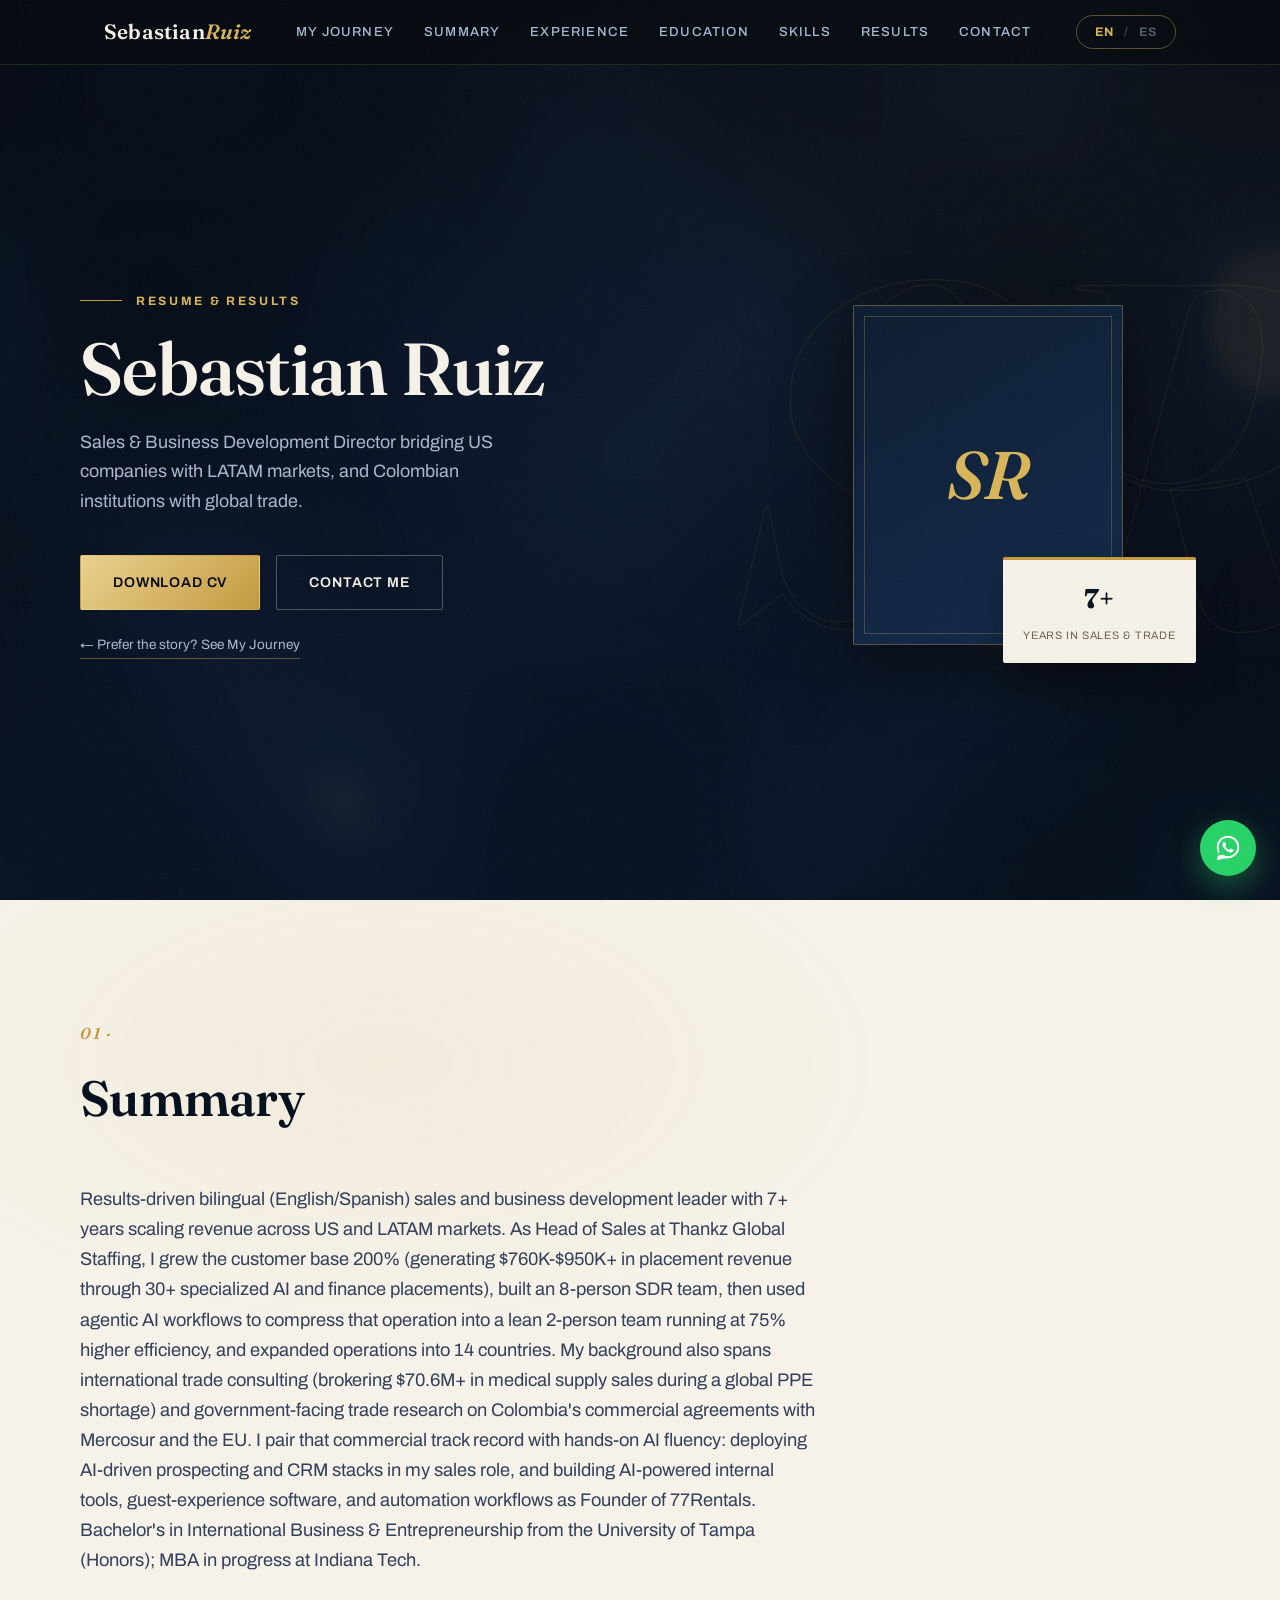
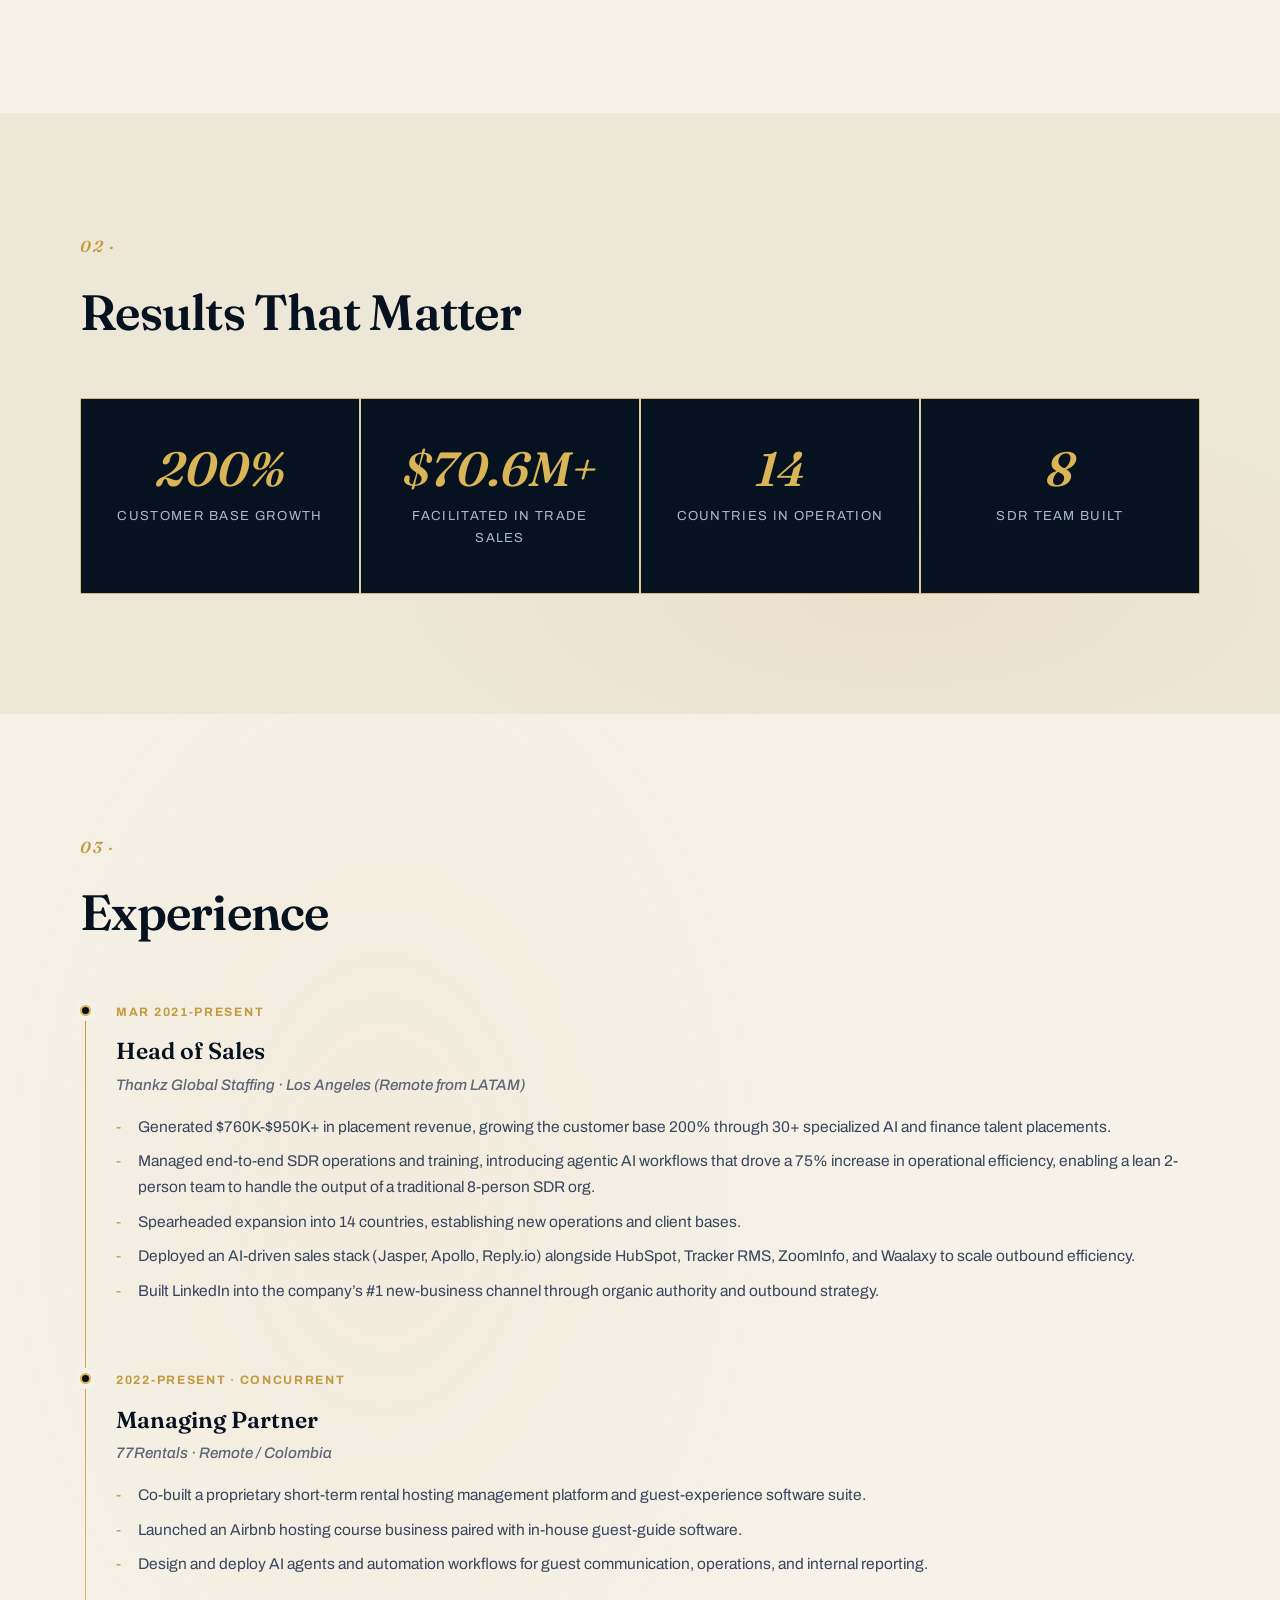
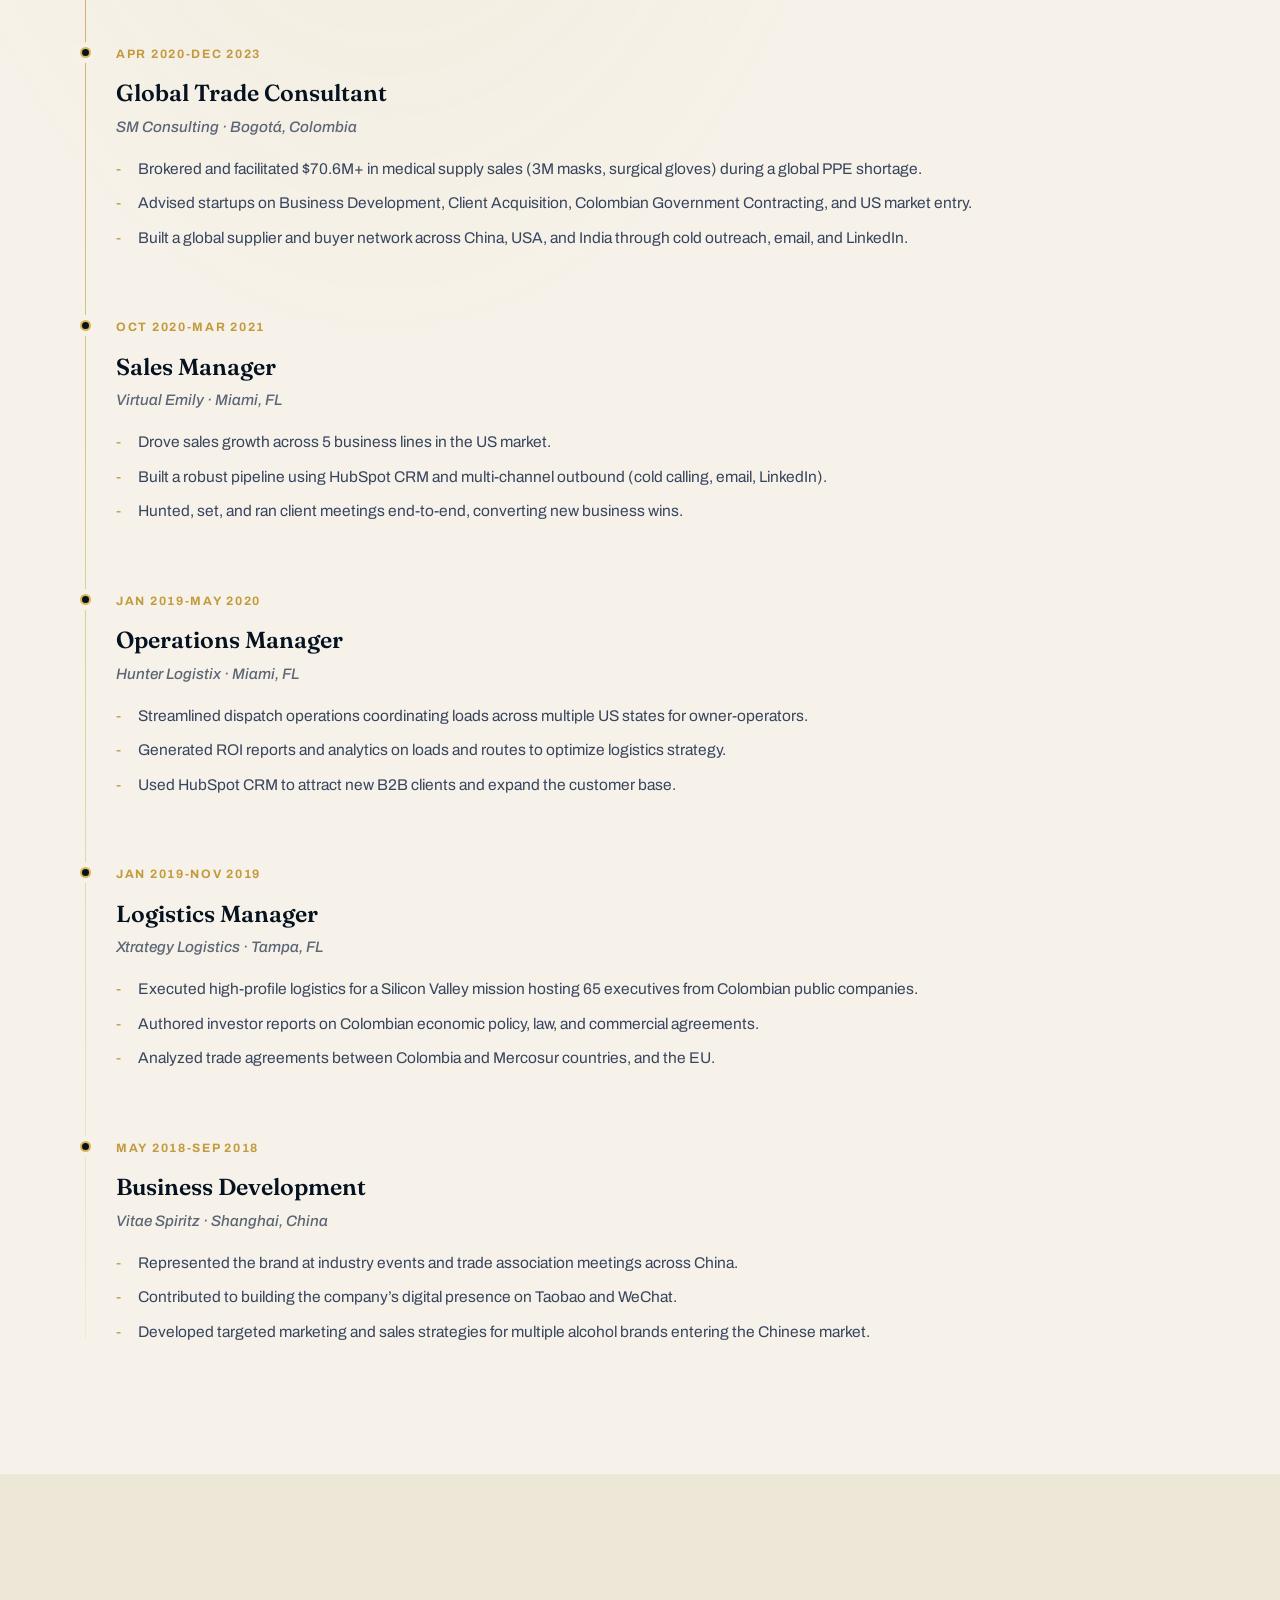
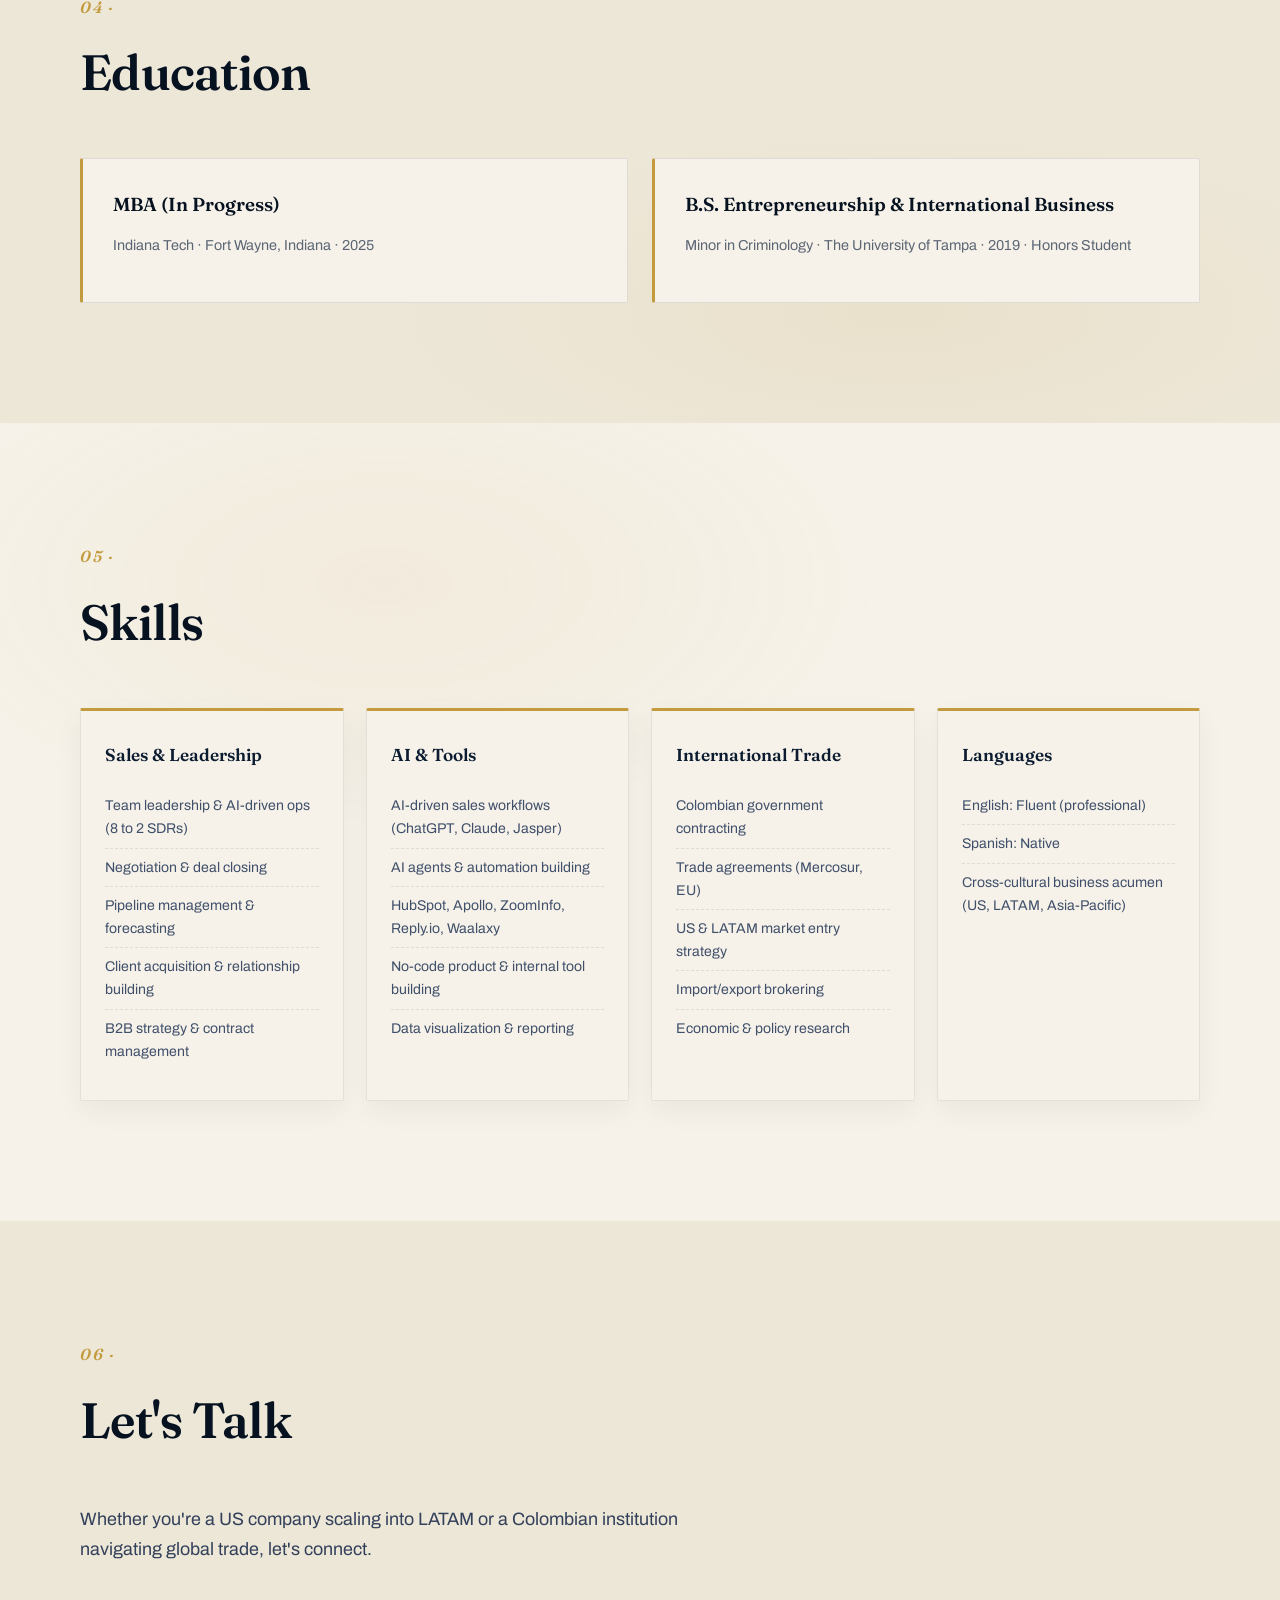
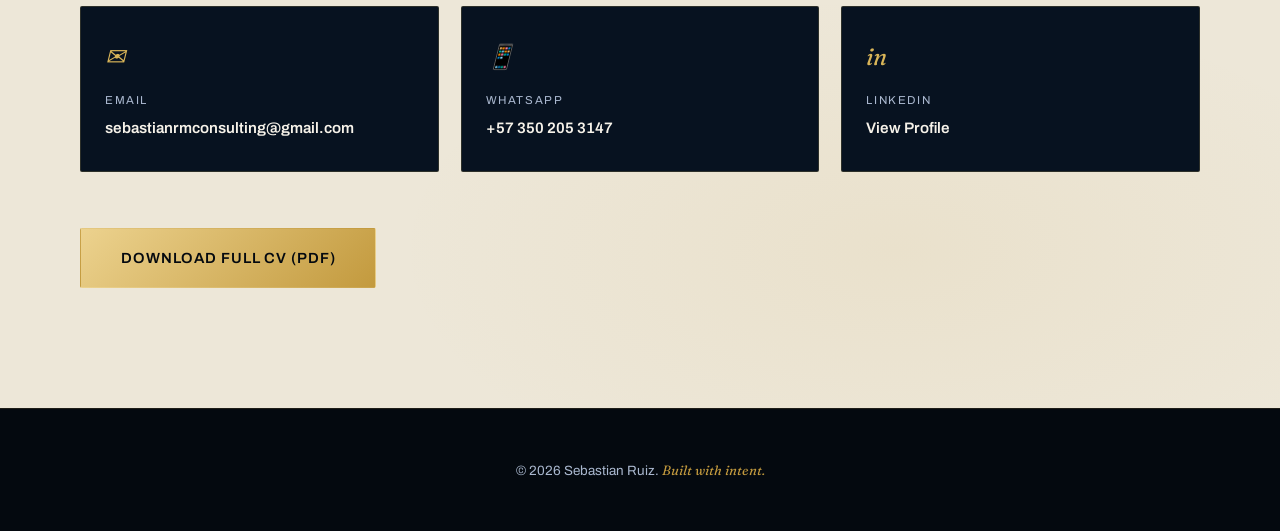
==== commit 67339c43: "Update domain references from sebastianruiz.com to sebastianruiz.online Corrects canonical URLs, OG " ====
--- a/resume.html
+++ b/resume.html
@@ -7,13 +7,13 @@
 <meta name="description" content="Sebastian Ruiz's full resume: bilingual (English/Spanish) sales and business development director based in Colombia. 200% customer growth, $70.6M+ in facilitated trade, operations across 14 countries. International trade consultant Colombia.">
 <meta name="keywords" content="bilingual ops and sales director LATAM, international trade consultant Colombia, remote sales leader LATAM, business development director Colombia, AI-driven sales operations, government trade consultant Colombia">
 <meta name="author" content="Sebastian Ruiz">
-<link rel="canonical" href="https://sebastianruiz.com/resume.html">
+<link rel="canonical" href="https://sebastianruiz.online/resume.html">
 
 <meta property="og:type" content="website">
 <meta property="og:title" content="Sebastian Ruiz | Bilingual Ops & Sales Director LATAM">
 <meta property="og:description" content="Bilingual sales & business development leader driving LATAM growth for US companies and trade expertise for Colombian institutions.">
-<meta property="og:url" content="https://sebastianruiz.com/">
-<meta property="og:image" content="https://sebastianruiz.com/assets/og-image.jpg">
+<meta property="og:url" content="https://sebastianruiz.online/">
+<meta property="og:image" content="https://sebastianruiz.online/assets/og-image.jpg">
 <meta name="twitter:card" content="summary_large_image">
 
 <link rel="icon" type="image/svg+xml" href="assets/favicon.svg">
@@ -28,7 +28,7 @@
   "@type": "Person",
   "name": "Sebastian Ruiz",
   "jobTitle": "Head of Sales / Bilingual Business Development Director",
-  "url": "https://sebastianruiz.com",
+  "url": "https://sebastianruiz.online",
   "email": "mailto:sebastianrmconsulting@gmail.com",
   "sameAs": ["https://www.linkedin.com/in/juansruiz11/"],
   "address": {"@type": "PostalAddress", "addressCountry": "Colombia"},
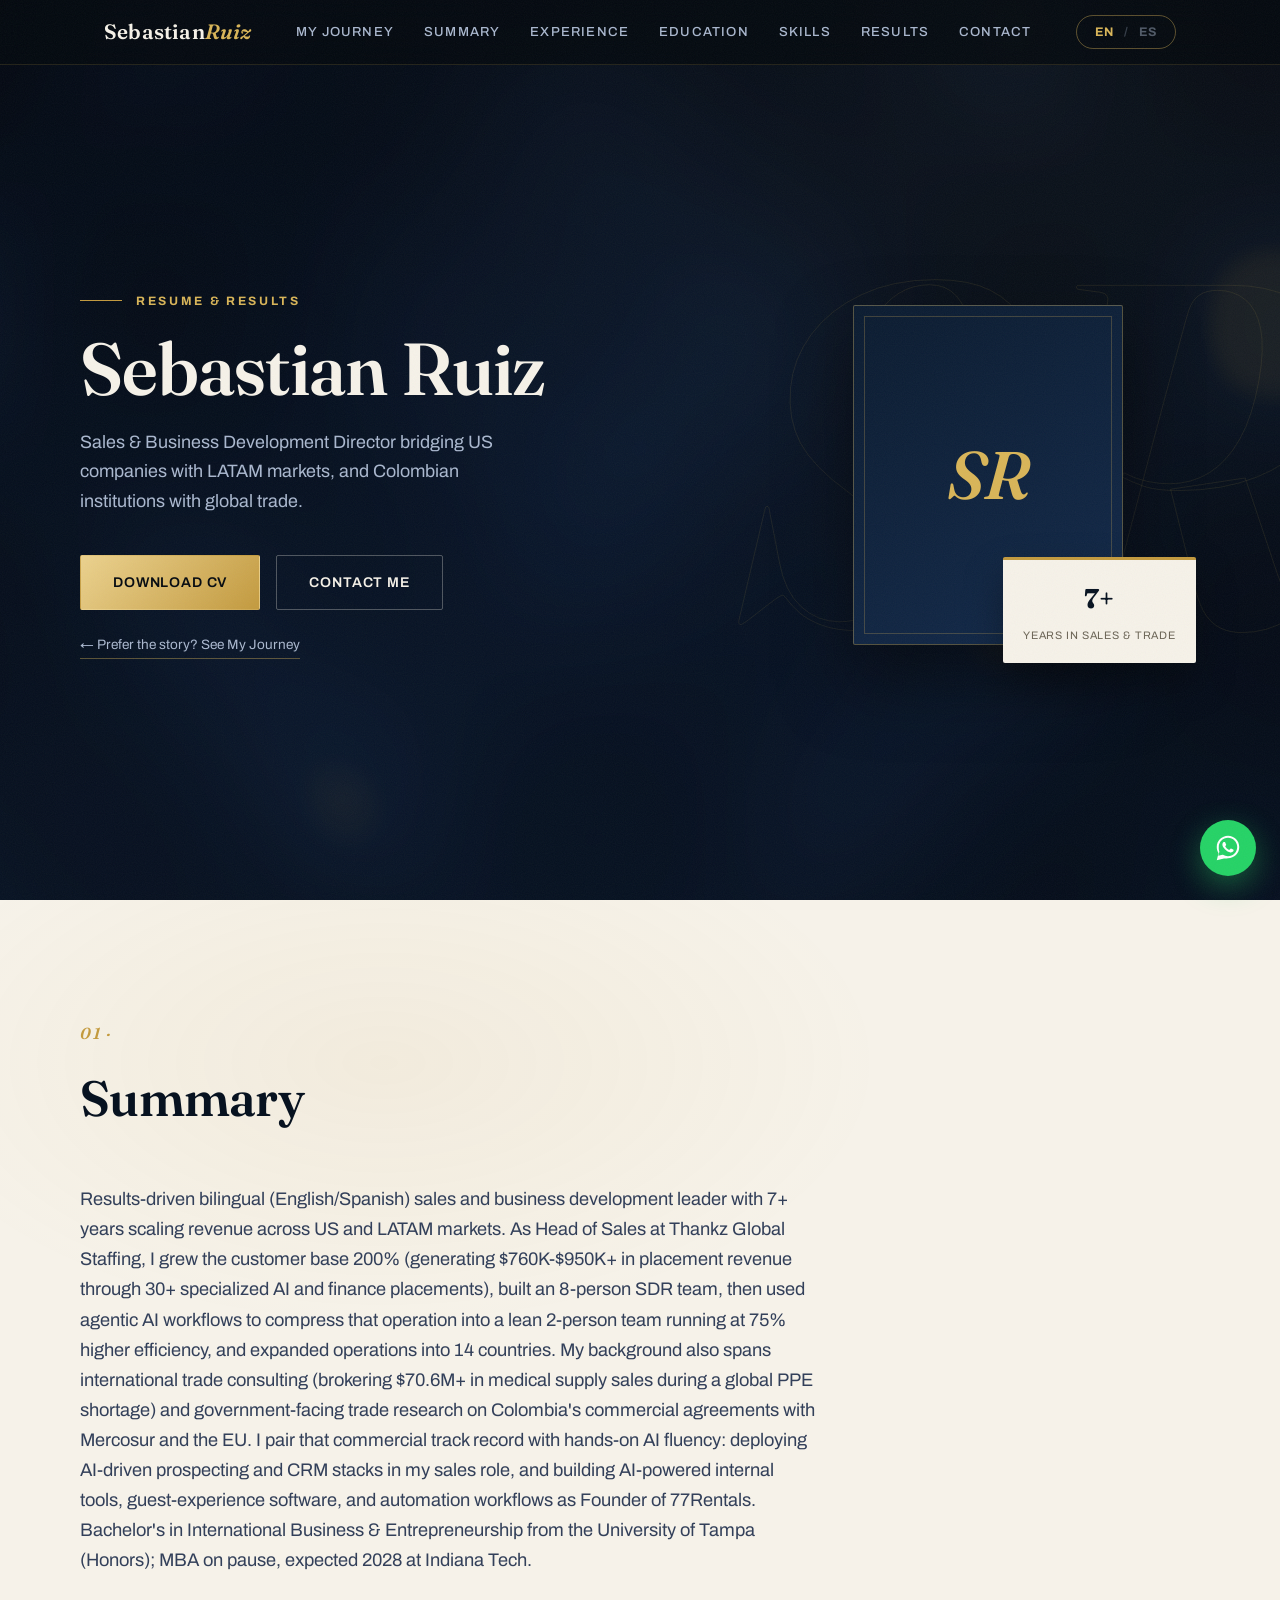
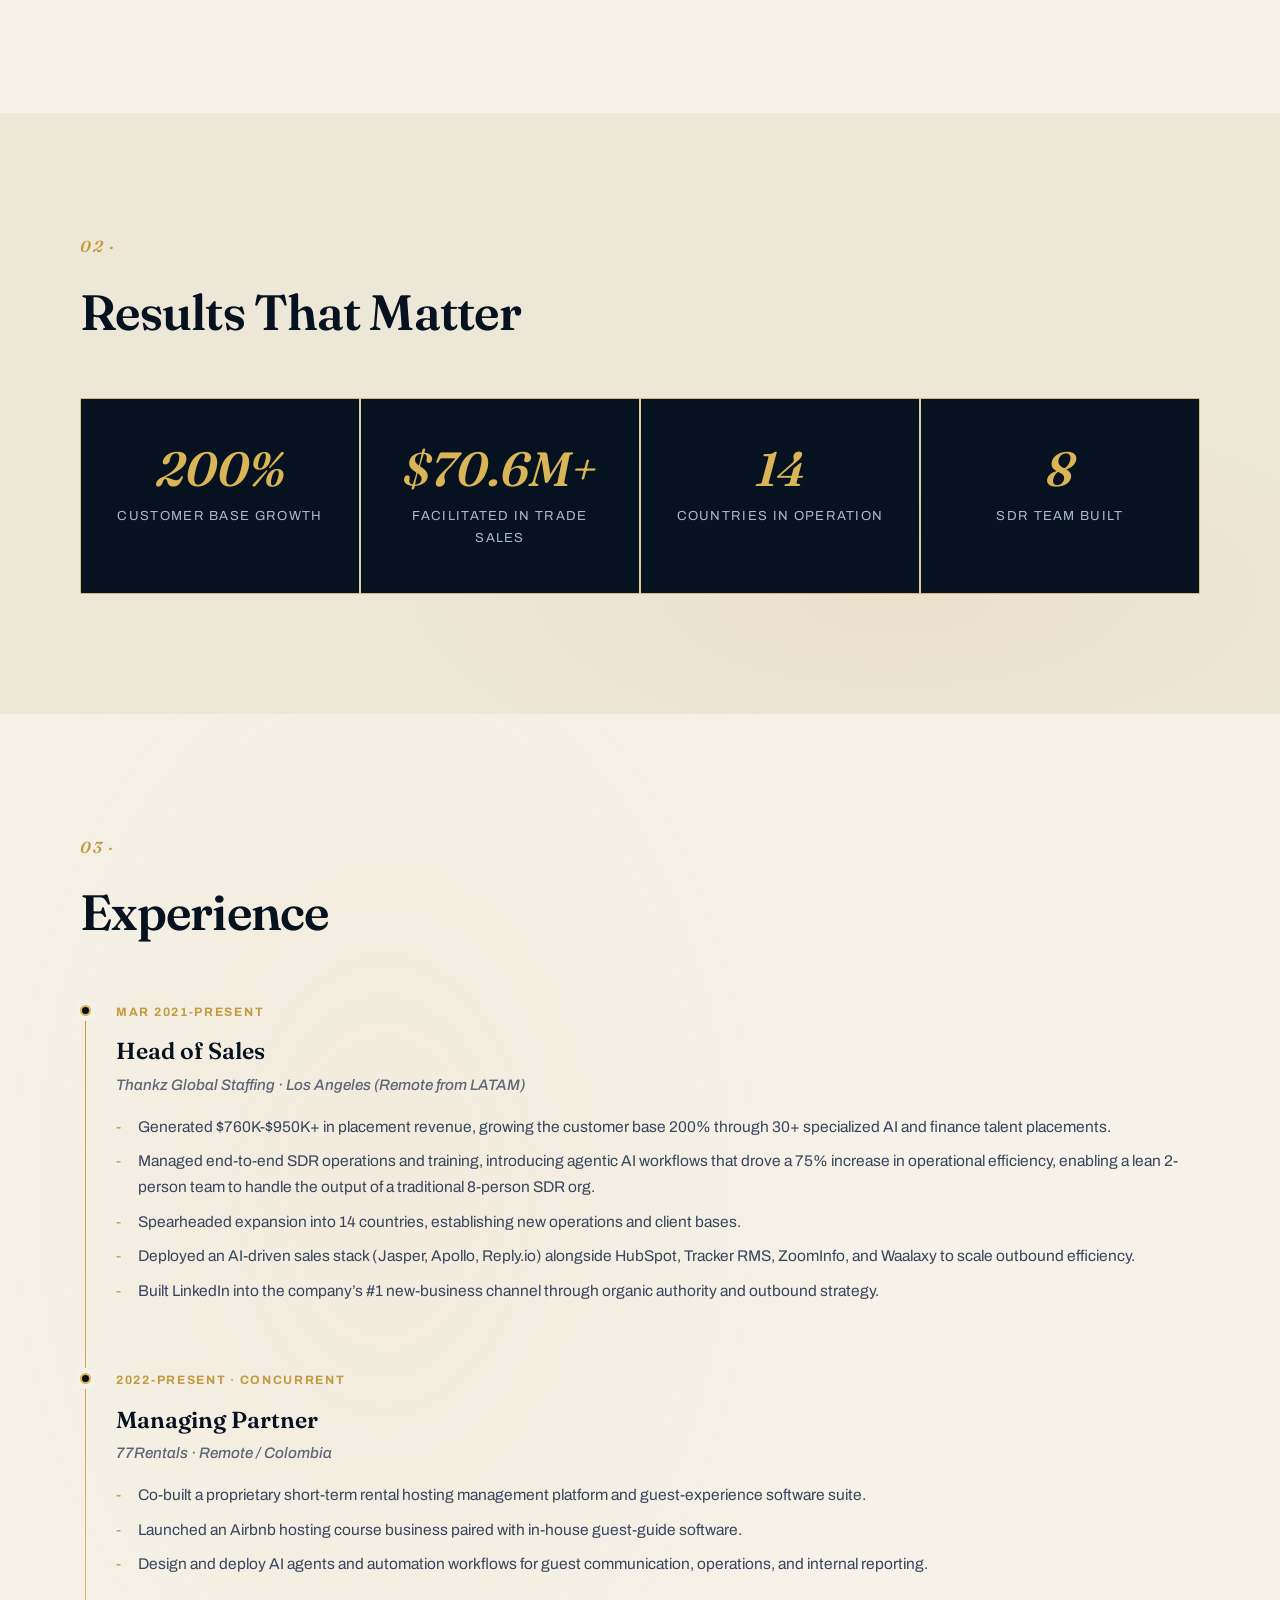
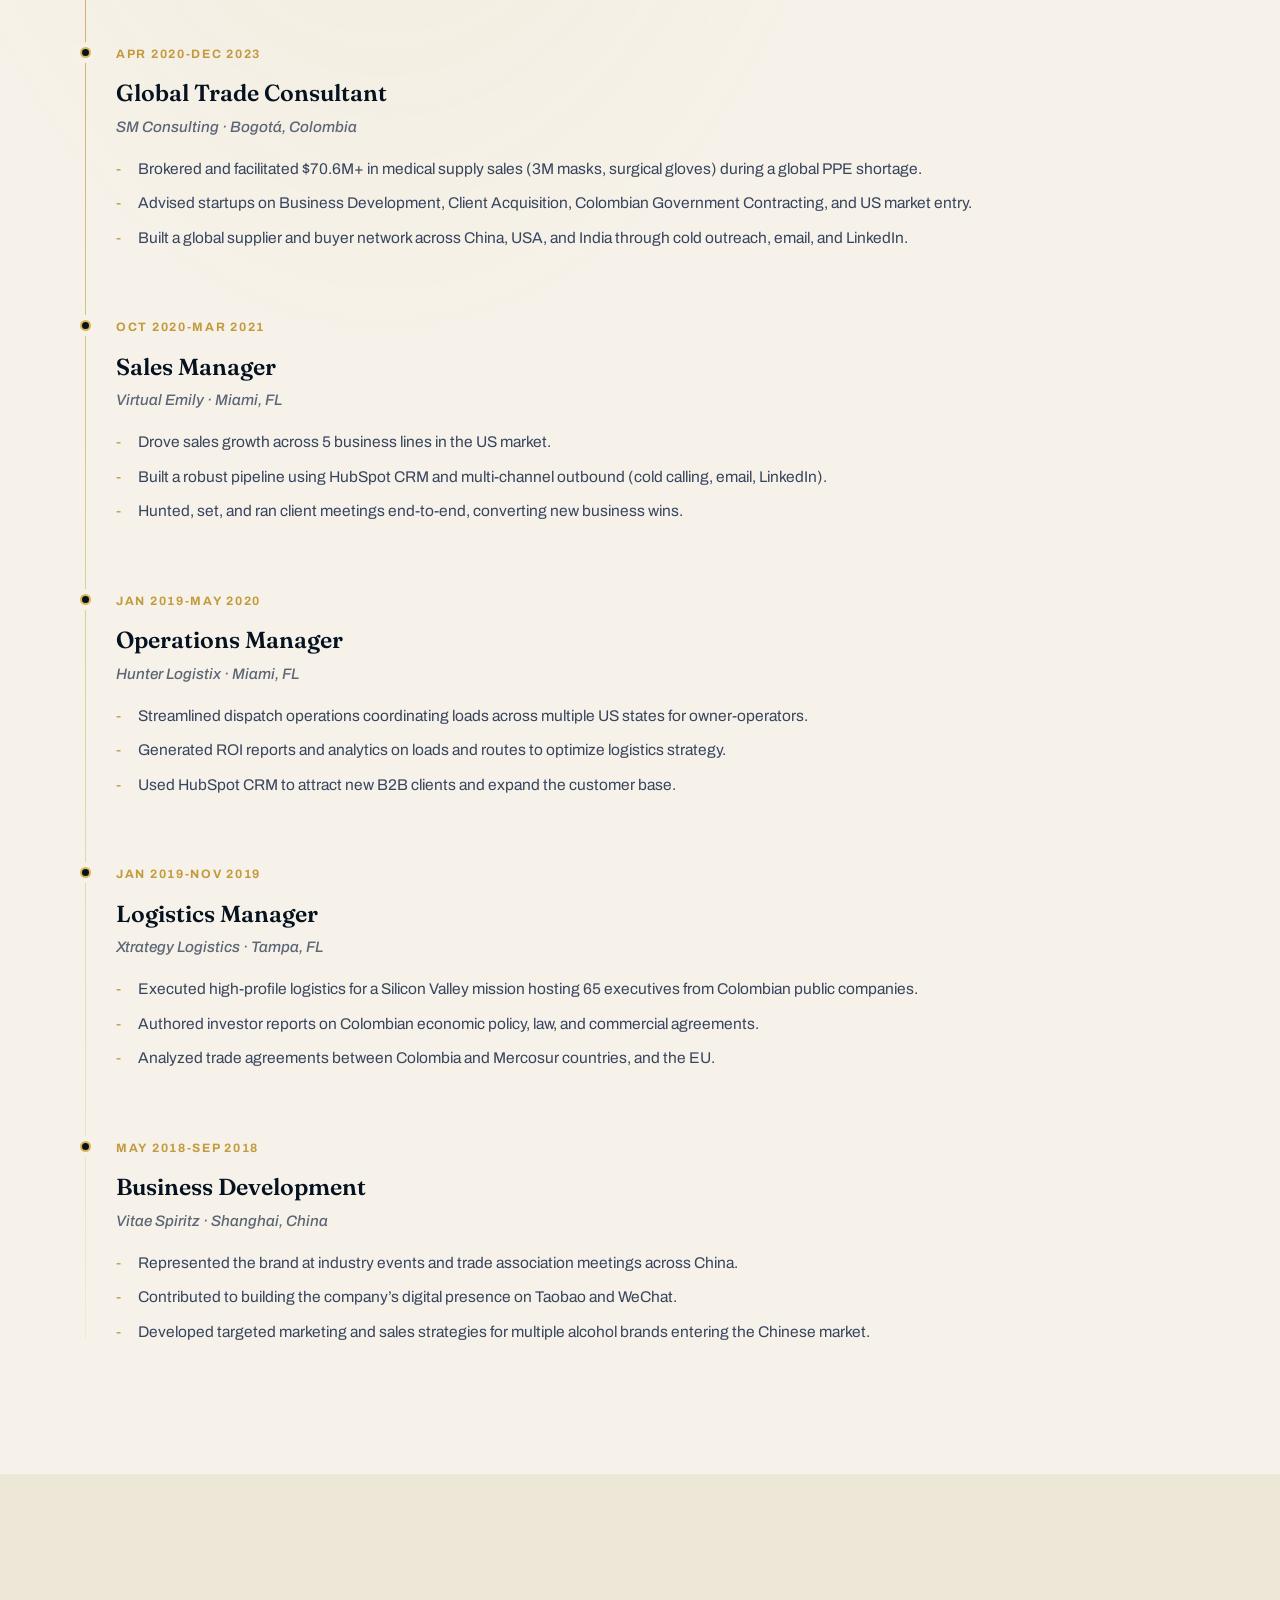
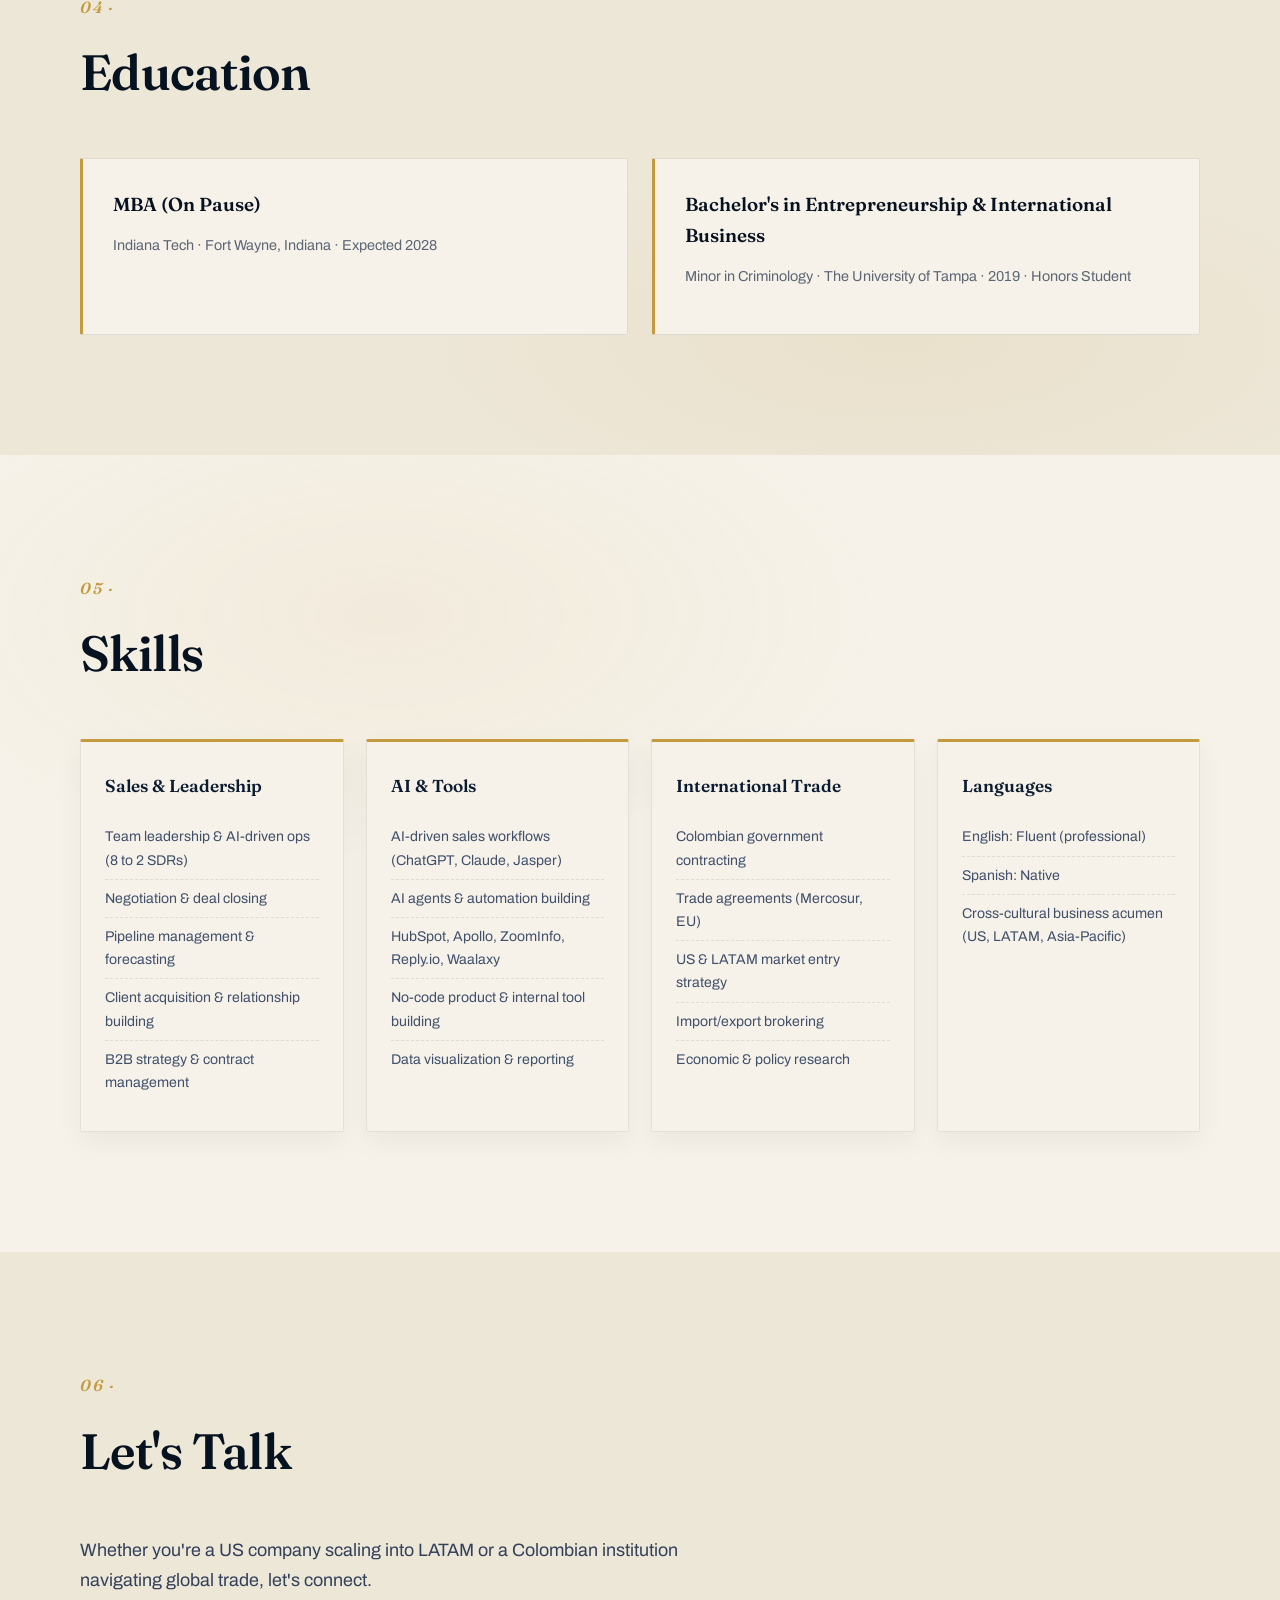
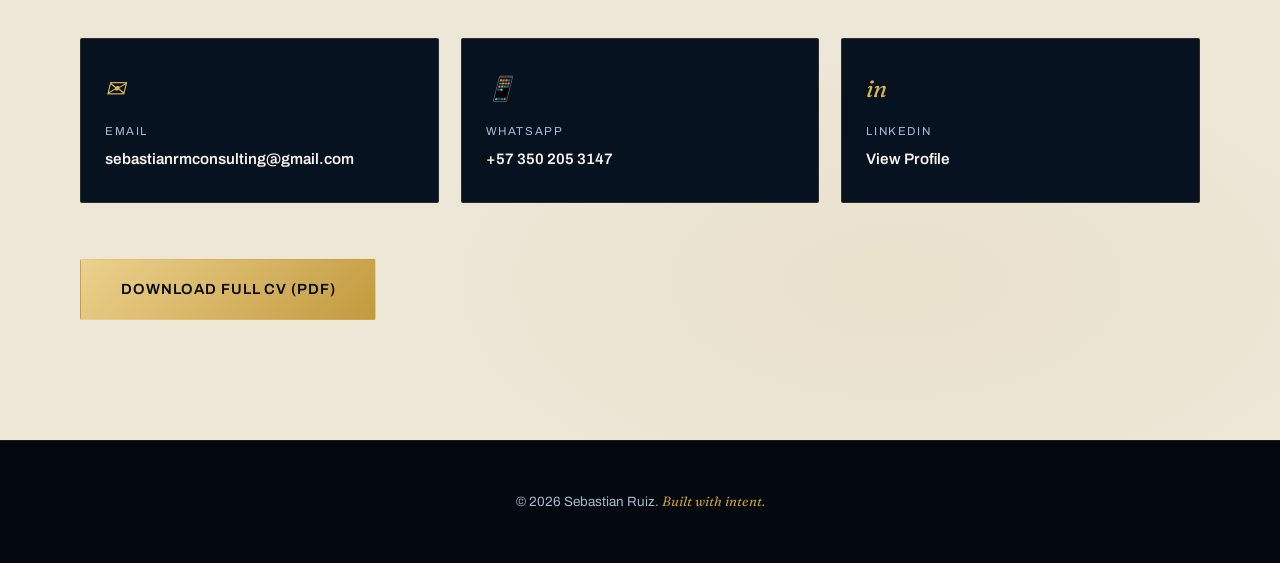
==== commit 93d302ef: "MBA on pause with 2028 target; fix Bachelor's degree naming MBA now reads "On Pause, expected 2028" " ====
--- a/resume.html
+++ b/resume.html
@@ -94,8 +94,8 @@
   <div class="section-inner">
     <span class="section-num">01</span>
     <h2 data-en="Summary" data-es="Resumen">Summary</h2>
-    <p class="summary-text" data-en="Results-driven bilingual (English/Spanish) sales and business development leader with 7+ years scaling revenue across US and LATAM markets. As Head of Sales at Thankz Global Staffing, I grew the customer base 200% (generating $760K-$950K+ in placement revenue through 30+ specialized AI and finance placements), built an 8-person SDR team, then used agentic AI workflows to compress that operation into a lean 2-person team running at 75% higher efficiency, and expanded operations into 14 countries. My background also spans international trade consulting (brokering $70.6M+ in medical supply sales during a global PPE shortage) and government-facing trade research on Colombia's commercial agreements with Mercosur and the EU. I pair that commercial track record with hands-on AI fluency: deploying AI-driven prospecting and CRM stacks in my sales role, and building AI-powered internal tools, guest-experience software, and automation workflows as Founder of 77Rentals. Bachelor's in International Business &amp; Entrepreneurship from the University of Tampa (Honors); MBA in progress at Indiana Tech." data-es="Líder de ventas y desarrollo de negocios bilingüe (inglés/español) con más de 7 años escalando ingresos en mercados de EE. UU. y LATAM. Como Head of Sales en Thankz Global Staffing, hice crecer la base de clientes 200% (generando entre $760K y $950K+ en ingresos por colocaciones mediante más de 30 colocaciones especializadas en IA y finanzas), formé un equipo de 8 SDRs, y luego usé flujos de trabajo con IA agente para comprimir esa operación en un equipo ágil de 2 personas con 75% más de eficiencia, y expandí operaciones a 14 países. Mi trayectoria también incluye consultoría de comercio internacional (gestionando más de $70.6M en ventas de insumos médicos durante la escasez global de EPP) e investigación comercial para el sector público sobre los acuerdos de Colombia con Mercosur y la Unión Europea. A ese historial comercial sumo fluidez práctica en IA: implementando prospección y CRM impulsados por IA en mi rol de ventas, y construyendo herramientas internas, software de experiencia para huéspedes y flujos de automatización como Fundador de 77Rentals. Licenciatura en Negocios Internacionales y Emprendimiento de la Universidad de Tampa (con honores); MBA en curso en Indiana Tech.">
-    Results-driven bilingual (English/Spanish) sales and business development leader with 7+ years scaling revenue across US and LATAM markets. As Head of Sales at Thankz Global Staffing, I grew the customer base 200% (generating $760K-$950K+ in placement revenue through 30+ specialized AI and finance placements), built an 8-person SDR team, then used agentic AI workflows to compress that operation into a lean 2-person team running at 75% higher efficiency, and expanded operations into 14 countries. My background also spans international trade consulting (brokering $70.6M+ in medical supply sales during a global PPE shortage) and government-facing trade research on Colombia's commercial agreements with Mercosur and the EU. I pair that commercial track record with hands-on AI fluency: deploying AI-driven prospecting and CRM stacks in my sales role, and building AI-powered internal tools, guest-experience software, and automation workflows as Founder of 77Rentals. Bachelor's in International Business &amp; Entrepreneurship from the University of Tampa (Honors); MBA in progress at Indiana Tech.
+    <p class="summary-text" data-en="Results-driven bilingual (English/Spanish) sales and business development leader with 7+ years scaling revenue across US and LATAM markets. As Head of Sales at Thankz Global Staffing, I grew the customer base 200% (generating $760K-$950K+ in placement revenue through 30+ specialized AI and finance placements), built an 8-person SDR team, then used agentic AI workflows to compress that operation into a lean 2-person team running at 75% higher efficiency, and expanded operations into 14 countries. My background also spans international trade consulting (brokering $70.6M+ in medical supply sales during a global PPE shortage) and government-facing trade research on Colombia's commercial agreements with Mercosur and the EU. I pair that commercial track record with hands-on AI fluency: deploying AI-driven prospecting and CRM stacks in my sales role, and building AI-powered internal tools, guest-experience software, and automation workflows as Founder of 77Rentals. Bachelor's in International Business &amp; Entrepreneurship from the University of Tampa (Honors); MBA on pause, expected 2028 at Indiana Tech." data-es="Líder de ventas y desarrollo de negocios bilingüe (inglés/español) con más de 7 años escalando ingresos en mercados de EE. UU. y LATAM. Como Head of Sales en Thankz Global Staffing, hice crecer la base de clientes 200% (generando entre $760K y $950K+ en ingresos por colocaciones mediante más de 30 colocaciones especializadas en IA y finanzas), formé un equipo de 8 SDRs, y luego usé flujos de trabajo con IA agente para comprimir esa operación en un equipo ágil de 2 personas con 75% más de eficiencia, y expandí operaciones a 14 países. Mi trayectoria también incluye consultoría de comercio internacional (gestionando más de $70.6M en ventas de insumos médicos durante la escasez global de EPP) e investigación comercial para el sector público sobre los acuerdos de Colombia con Mercosur y la Unión Europea. A ese historial comercial sumo fluidez práctica en IA: implementando prospección y CRM impulsados por IA en mi rol de ventas, y construyendo herramientas internas, software de experiencia para huéspedes y flujos de automatización como Fundador de 77Rentals. Bachelor's in International Business &amp; Entrepreneurship de la Universidad de Tampa (con honores); MBA en pausa, prevista para 2028 en Indiana Tech.">
+    Results-driven bilingual (English/Spanish) sales and business development leader with 7+ years scaling revenue across US and LATAM markets. As Head of Sales at Thankz Global Staffing, I grew the customer base 200% (generating $760K-$950K+ in placement revenue through 30+ specialized AI and finance placements), built an 8-person SDR team, then used agentic AI workflows to compress that operation into a lean 2-person team running at 75% higher efficiency, and expanded operations into 14 countries. My background also spans international trade consulting (brokering $70.6M+ in medical supply sales during a global PPE shortage) and government-facing trade research on Colombia's commercial agreements with Mercosur and the EU. I pair that commercial track record with hands-on AI fluency: deploying AI-driven prospecting and CRM stacks in my sales role, and building AI-powered internal tools, guest-experience software, and automation workflows as Founder of 77Rentals. Bachelor's in International Business &amp; Entrepreneurship from the University of Tampa (Honors); MBA on pause, expected 2028 at Indiana Tech.
     </p>
   </div>
 </section>
@@ -214,11 +214,11 @@
     <h2 data-en="Education" data-es="Educación">Education</h2>
     <div class="edu-grid">
       <div class="edu-card reveal">
-        <h3 data-en="MBA (In Progress)" data-es="MBA (En Curso)">MBA (In Progress)</h3>
-        <p class="edu-org">Indiana Tech · Fort Wayne, Indiana · 2025</p>
+        <h3 data-en="MBA (On Pause)" data-es="MBA (En Pausa)">MBA (On Pause)</h3>
+        <p class="edu-org" data-en="Indiana Tech · Fort Wayne, Indiana · Expected 2028" data-es="Indiana Tech · Fort Wayne, Indiana · Prevista 2028">Indiana Tech · Fort Wayne, Indiana · Expected 2028</p>
       </div>
       <div class="edu-card reveal">
-        <h3 data-en="B.S. Entrepreneurship &amp; International Business" data-es="Lic. en Emprendimiento y Negocios Internacionales">B.S. Entrepreneurship &amp; International Business</h3>
+        <h3 data-en="Bachelor's in Entrepreneurship &amp; International Business" data-es="Bachelor's in Entrepreneurship &amp; International Business">Bachelor's in Entrepreneurship &amp; International Business</h3>
         <p class="edu-org" data-en="Minor in Criminology · The University of Tampa · 2019 · Honors Student" data-es="Menor en Criminología · The University of Tampa · 2019 · Estudiante de Honores">Minor in Criminology · The University of Tampa · 2019 · Honors Student</p>
       </div>
     </div>
--- a/css/style.css
+++ b/css/style.css
@@ -1076,9 +1076,12 @@
 
 @media (max-width: 900px) {
   .about-inner { grid-template-columns: 1fr; text-align: center; }
-  .about-photo { max-width: 280px; margin: 0 auto; }
+  .about-photo { max-width: 420px; width: 100%; margin: 0 auto; }
   .about-tags { justify-content: center; }
   .about-content .eyebrow, .about-content h2 { text-align: center; }
+}
+@media (max-width: 480px) {
+  .about-photo { max-width: 100%; }
 }
 
 /* ============================================================
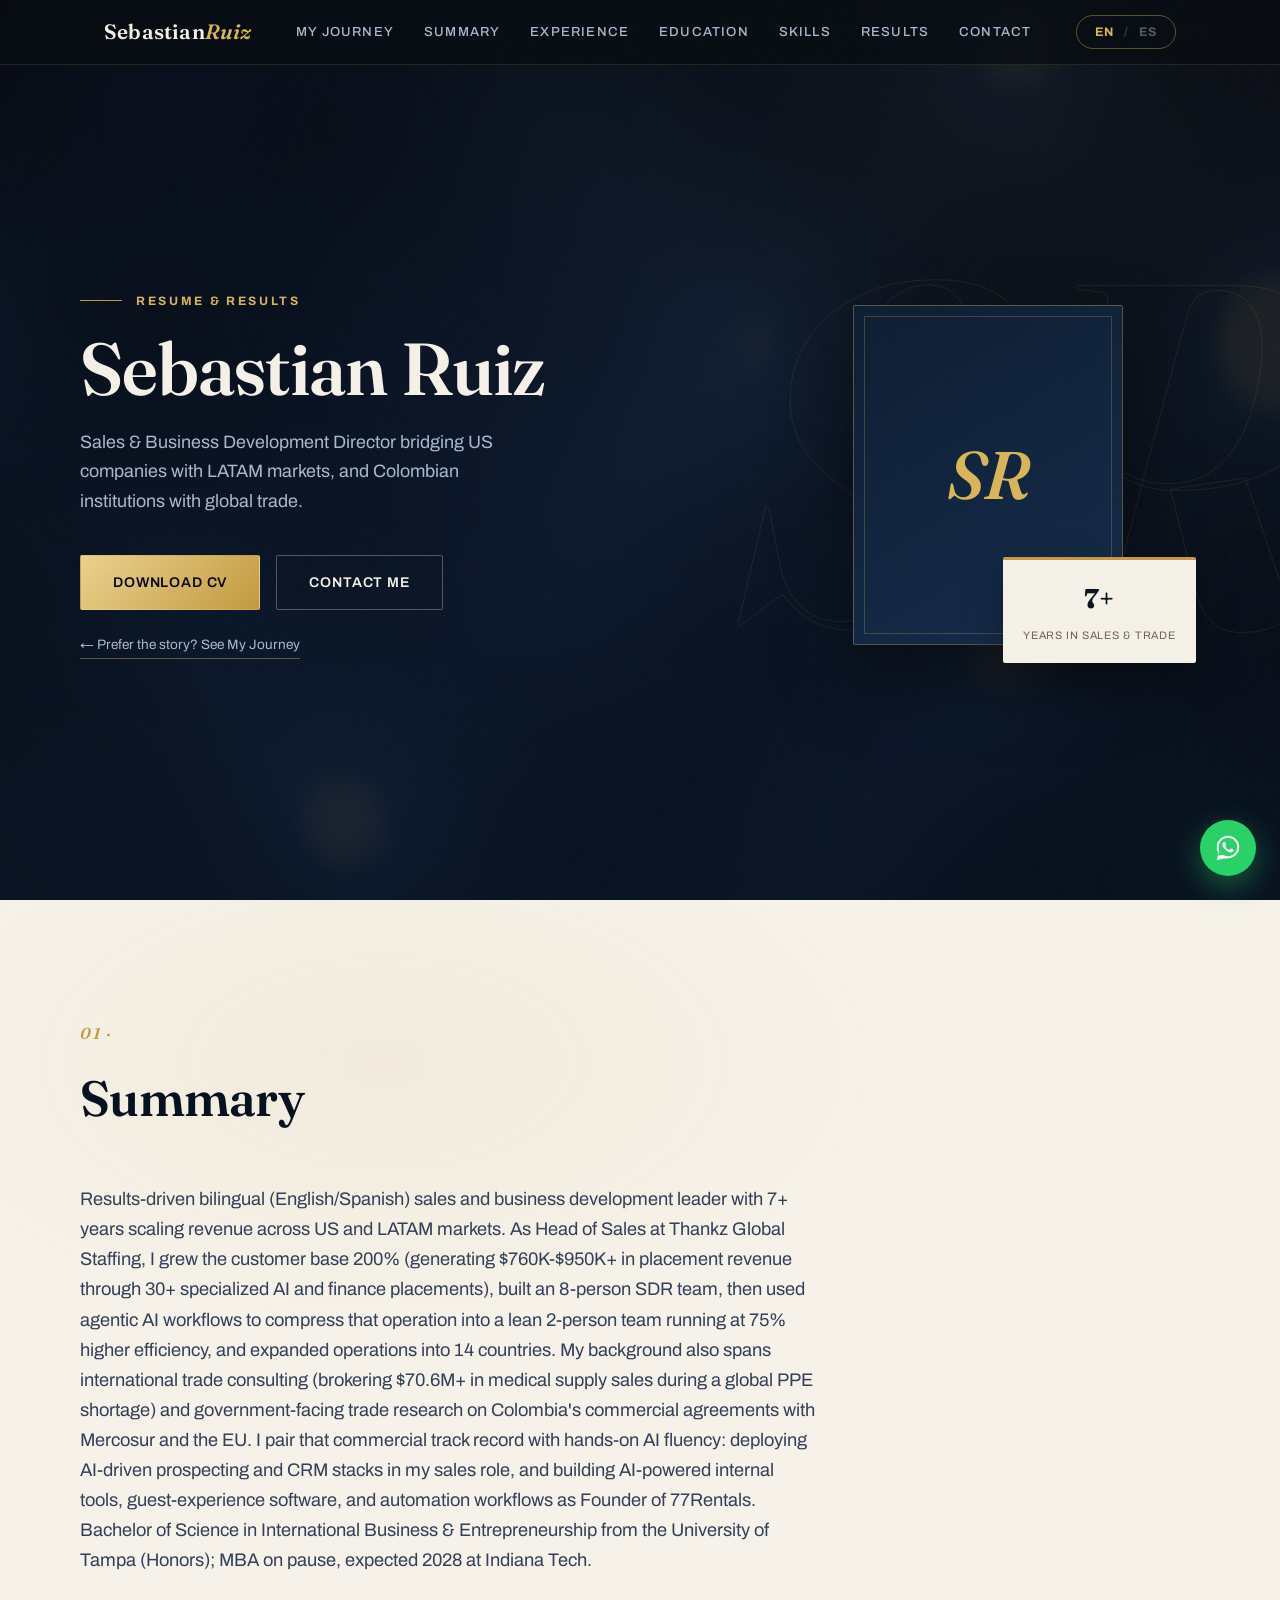
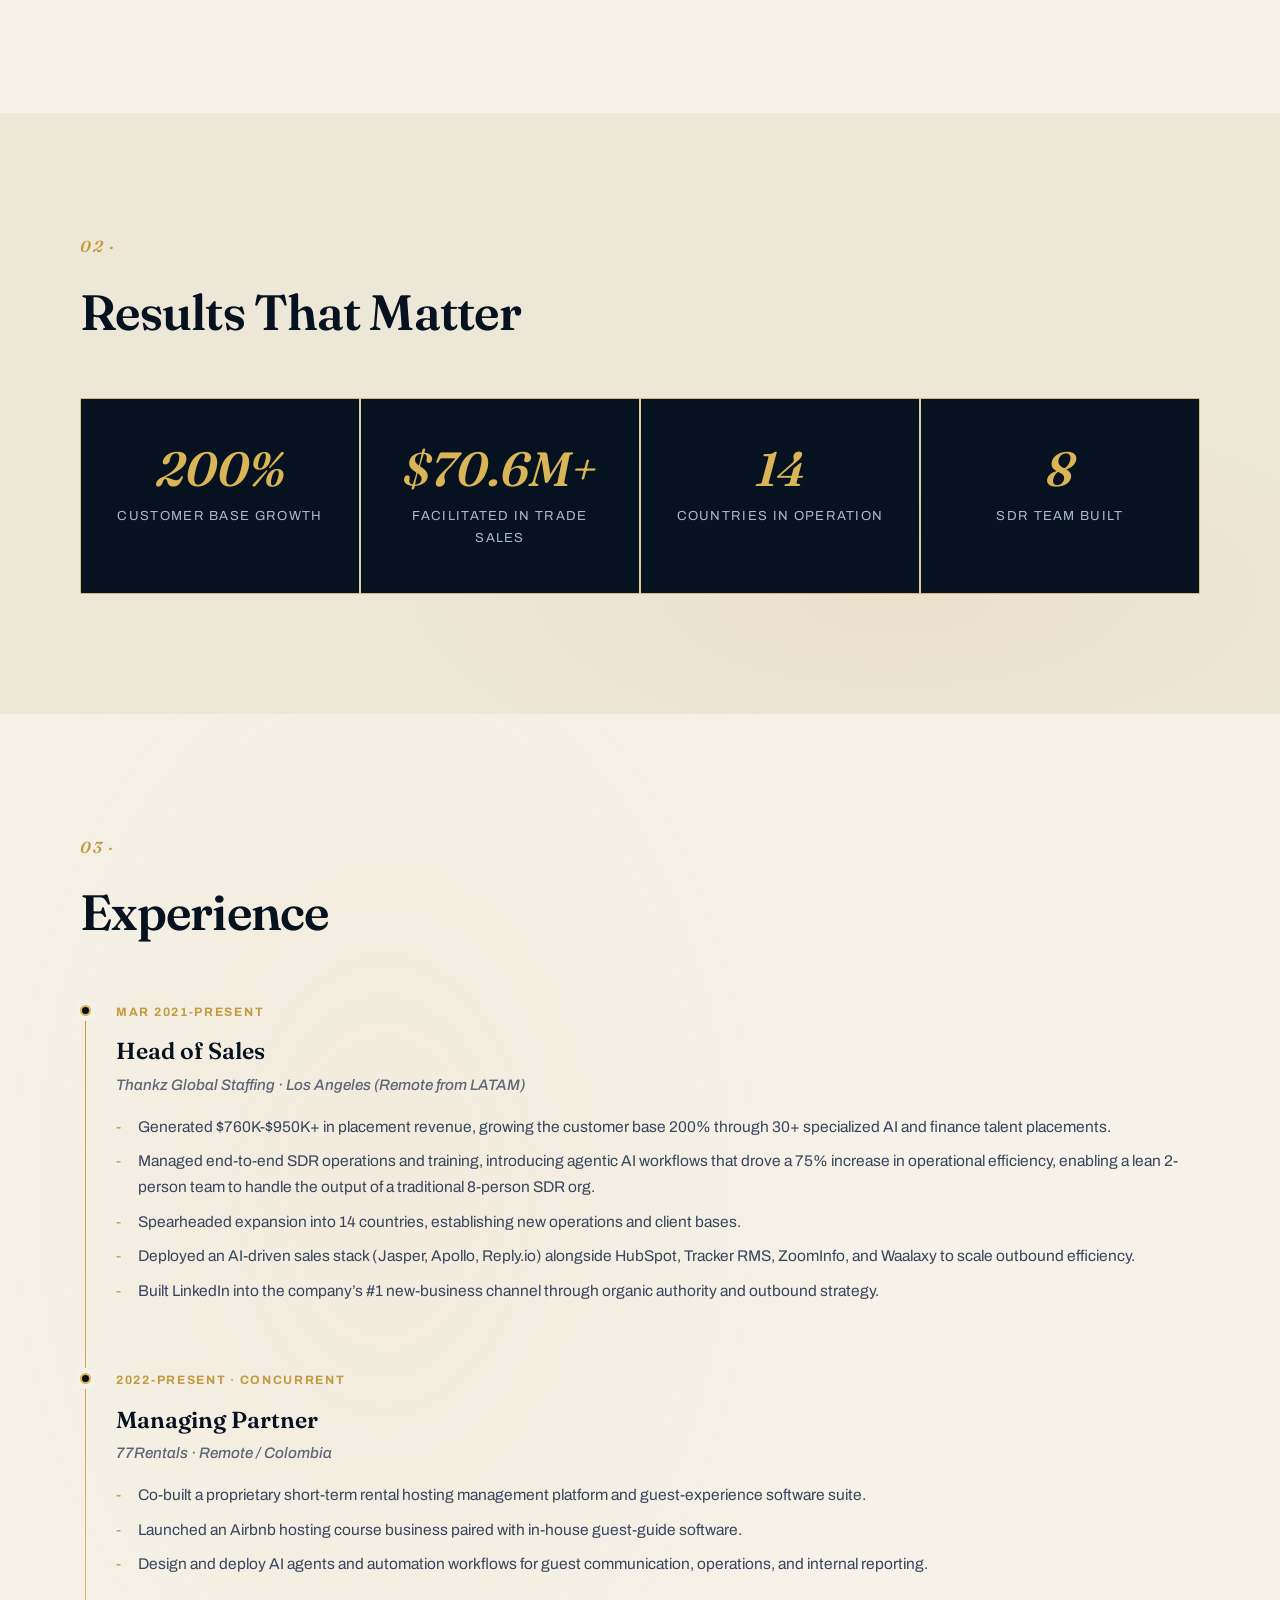
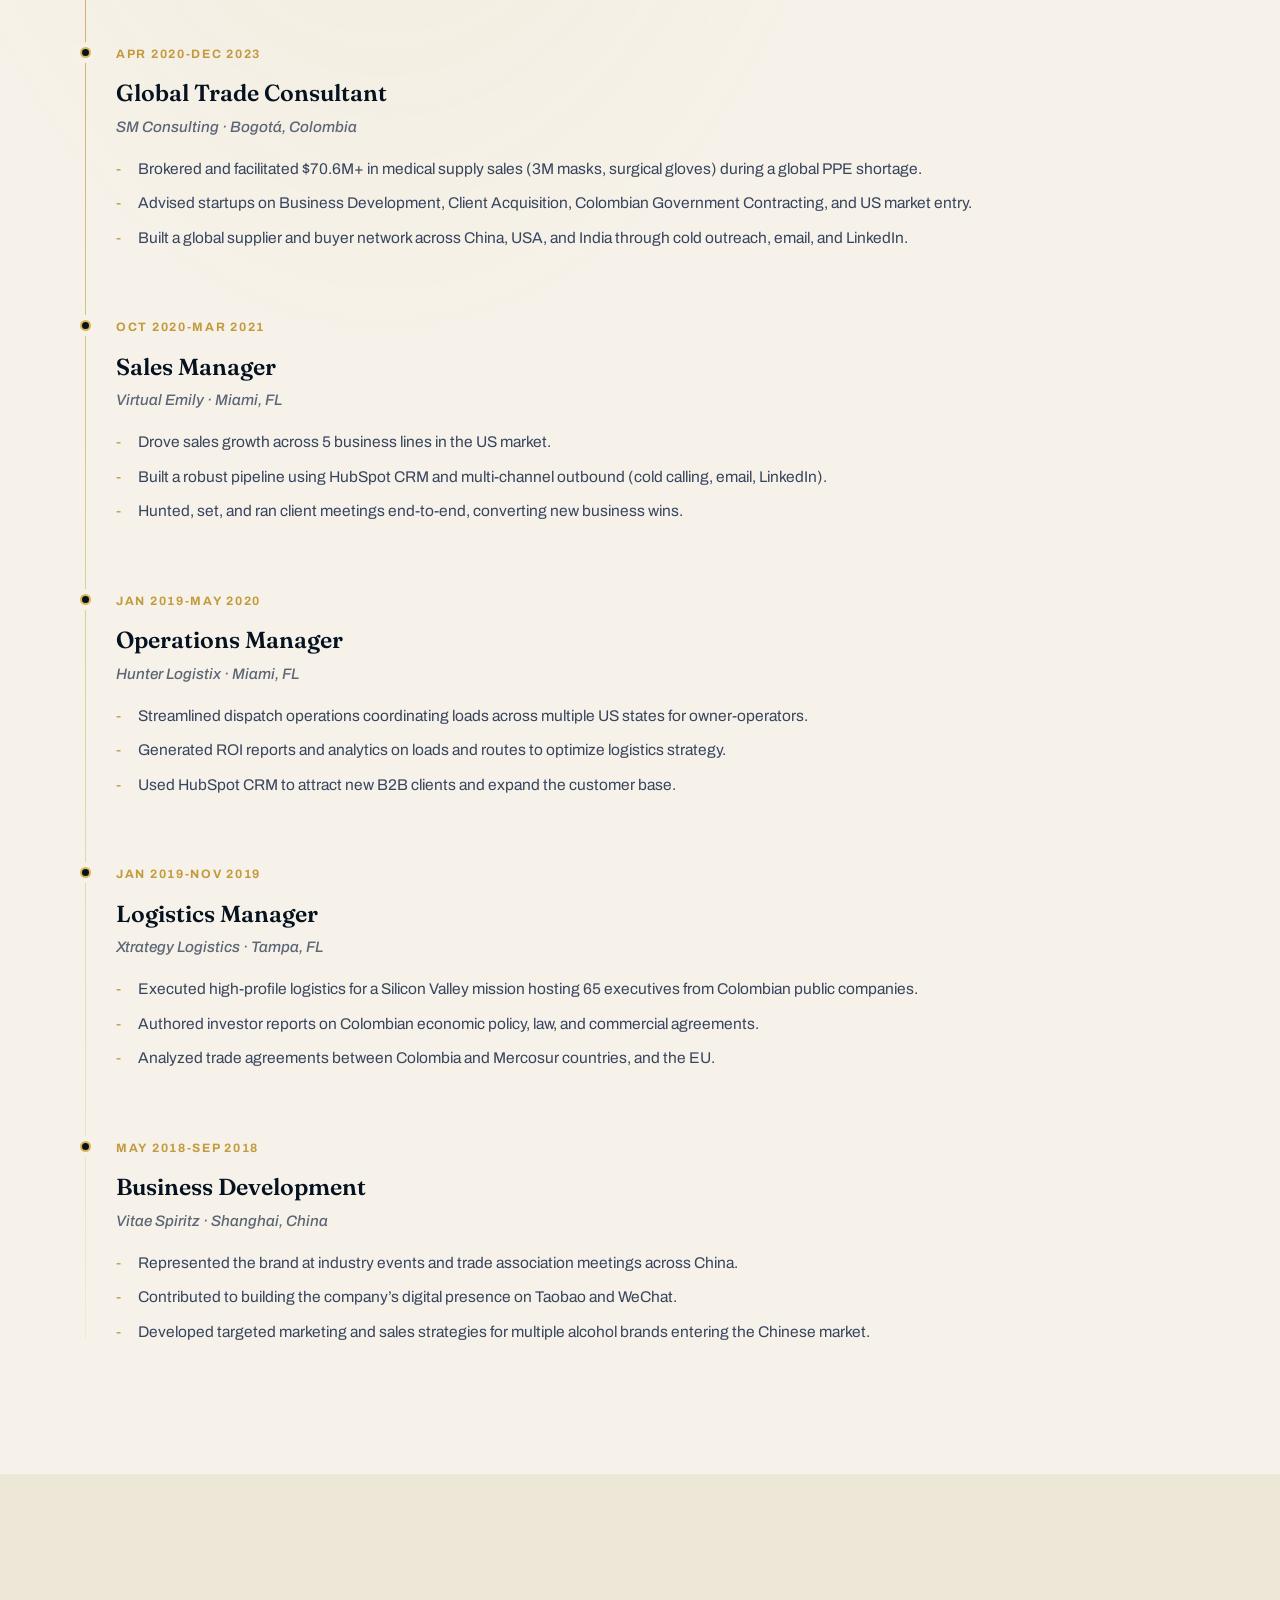
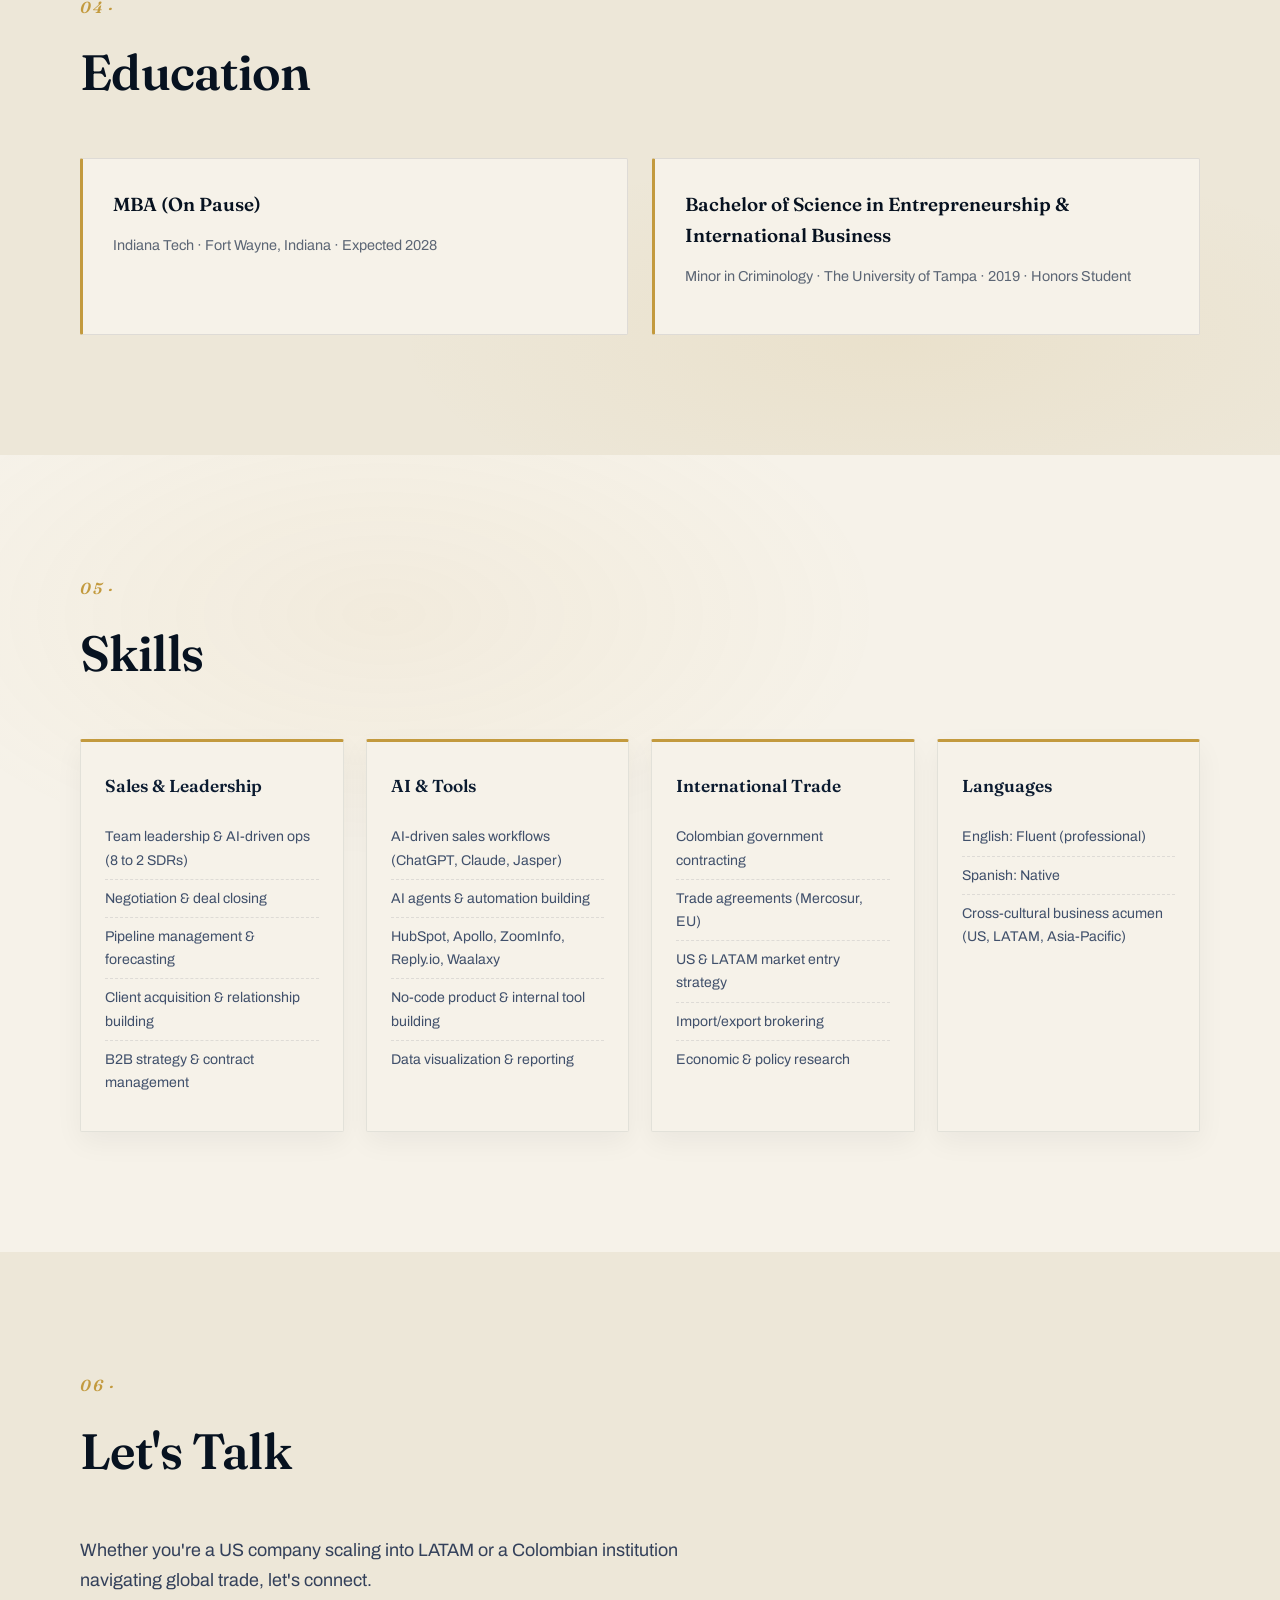
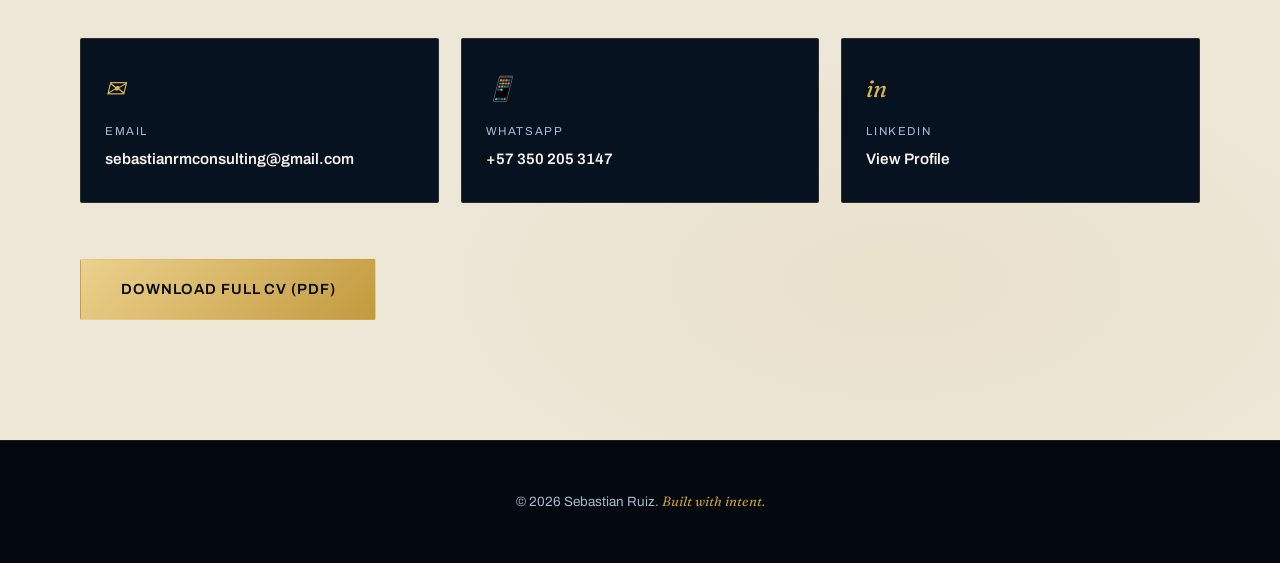
==== commit 618cffdc: "Spell out Bachelor of Science for ATS keyword coverage Replaces "Bachelor's" with "Bachelor of Scien" ====
--- a/resume.html
+++ b/resume.html
@@ -94,8 +94,8 @@
   <div class="section-inner">
     <span class="section-num">01</span>
     <h2 data-en="Summary" data-es="Resumen">Summary</h2>
-    <p class="summary-text" data-en="Results-driven bilingual (English/Spanish) sales and business development leader with 7+ years scaling revenue across US and LATAM markets. As Head of Sales at Thankz Global Staffing, I grew the customer base 200% (generating $760K-$950K+ in placement revenue through 30+ specialized AI and finance placements), built an 8-person SDR team, then used agentic AI workflows to compress that operation into a lean 2-person team running at 75% higher efficiency, and expanded operations into 14 countries. My background also spans international trade consulting (brokering $70.6M+ in medical supply sales during a global PPE shortage) and government-facing trade research on Colombia's commercial agreements with Mercosur and the EU. I pair that commercial track record with hands-on AI fluency: deploying AI-driven prospecting and CRM stacks in my sales role, and building AI-powered internal tools, guest-experience software, and automation workflows as Founder of 77Rentals. Bachelor's in International Business &amp; Entrepreneurship from the University of Tampa (Honors); MBA on pause, expected 2028 at Indiana Tech." data-es="Líder de ventas y desarrollo de negocios bilingüe (inglés/español) con más de 7 años escalando ingresos en mercados de EE. UU. y LATAM. Como Head of Sales en Thankz Global Staffing, hice crecer la base de clientes 200% (generando entre $760K y $950K+ en ingresos por colocaciones mediante más de 30 colocaciones especializadas en IA y finanzas), formé un equipo de 8 SDRs, y luego usé flujos de trabajo con IA agente para comprimir esa operación en un equipo ágil de 2 personas con 75% más de eficiencia, y expandí operaciones a 14 países. Mi trayectoria también incluye consultoría de comercio internacional (gestionando más de $70.6M en ventas de insumos médicos durante la escasez global de EPP) e investigación comercial para el sector público sobre los acuerdos de Colombia con Mercosur y la Unión Europea. A ese historial comercial sumo fluidez práctica en IA: implementando prospección y CRM impulsados por IA en mi rol de ventas, y construyendo herramientas internas, software de experiencia para huéspedes y flujos de automatización como Fundador de 77Rentals. Bachelor's in International Business &amp; Entrepreneurship de la Universidad de Tampa (con honores); MBA en pausa, prevista para 2028 en Indiana Tech.">
-    Results-driven bilingual (English/Spanish) sales and business development leader with 7+ years scaling revenue across US and LATAM markets. As Head of Sales at Thankz Global Staffing, I grew the customer base 200% (generating $760K-$950K+ in placement revenue through 30+ specialized AI and finance placements), built an 8-person SDR team, then used agentic AI workflows to compress that operation into a lean 2-person team running at 75% higher efficiency, and expanded operations into 14 countries. My background also spans international trade consulting (brokering $70.6M+ in medical supply sales during a global PPE shortage) and government-facing trade research on Colombia's commercial agreements with Mercosur and the EU. I pair that commercial track record with hands-on AI fluency: deploying AI-driven prospecting and CRM stacks in my sales role, and building AI-powered internal tools, guest-experience software, and automation workflows as Founder of 77Rentals. Bachelor's in International Business &amp; Entrepreneurship from the University of Tampa (Honors); MBA on pause, expected 2028 at Indiana Tech.
+    <p class="summary-text" data-en="Results-driven bilingual (English/Spanish) sales and business development leader with 7+ years scaling revenue across US and LATAM markets. As Head of Sales at Thankz Global Staffing, I grew the customer base 200% (generating $760K-$950K+ in placement revenue through 30+ specialized AI and finance placements), built an 8-person SDR team, then used agentic AI workflows to compress that operation into a lean 2-person team running at 75% higher efficiency, and expanded operations into 14 countries. My background also spans international trade consulting (brokering $70.6M+ in medical supply sales during a global PPE shortage) and government-facing trade research on Colombia's commercial agreements with Mercosur and the EU. I pair that commercial track record with hands-on AI fluency: deploying AI-driven prospecting and CRM stacks in my sales role, and building AI-powered internal tools, guest-experience software, and automation workflows as Founder of 77Rentals. Bachelor of Science in International Business &amp; Entrepreneurship from the University of Tampa (Honors); MBA on pause, expected 2028 at Indiana Tech." data-es="Líder de ventas y desarrollo de negocios bilingüe (inglés/español) con más de 7 años escalando ingresos en mercados de EE. UU. y LATAM. Como Head of Sales en Thankz Global Staffing, hice crecer la base de clientes 200% (generando entre $760K y $950K+ en ingresos por colocaciones mediante más de 30 colocaciones especializadas en IA y finanzas), formé un equipo de 8 SDRs, y luego usé flujos de trabajo con IA agente para comprimir esa operación en un equipo ágil de 2 personas con 75% más de eficiencia, y expandí operaciones a 14 países. Mi trayectoria también incluye consultoría de comercio internacional (gestionando más de $70.6M en ventas de insumos médicos durante la escasez global de EPP) e investigación comercial para el sector público sobre los acuerdos de Colombia con Mercosur y la Unión Europea. A ese historial comercial sumo fluidez práctica en IA: implementando prospección y CRM impulsados por IA en mi rol de ventas, y construyendo herramientas internas, software de experiencia para huéspedes y flujos de automatización como Fundador de 77Rentals. Bachelor of Science in International Business &amp; Entrepreneurship de la Universidad de Tampa (con honores); MBA en pausa, prevista para 2028 en Indiana Tech.">
+    Results-driven bilingual (English/Spanish) sales and business development leader with 7+ years scaling revenue across US and LATAM markets. As Head of Sales at Thankz Global Staffing, I grew the customer base 200% (generating $760K-$950K+ in placement revenue through 30+ specialized AI and finance placements), built an 8-person SDR team, then used agentic AI workflows to compress that operation into a lean 2-person team running at 75% higher efficiency, and expanded operations into 14 countries. My background also spans international trade consulting (brokering $70.6M+ in medical supply sales during a global PPE shortage) and government-facing trade research on Colombia's commercial agreements with Mercosur and the EU. I pair that commercial track record with hands-on AI fluency: deploying AI-driven prospecting and CRM stacks in my sales role, and building AI-powered internal tools, guest-experience software, and automation workflows as Founder of 77Rentals. Bachelor of Science in International Business &amp; Entrepreneurship from the University of Tampa (Honors); MBA on pause, expected 2028 at Indiana Tech.
     </p>
   </div>
 </section>
@@ -218,7 +218,7 @@
         <p class="edu-org" data-en="Indiana Tech · Fort Wayne, Indiana · Expected 2028" data-es="Indiana Tech · Fort Wayne, Indiana · Prevista 2028">Indiana Tech · Fort Wayne, Indiana · Expected 2028</p>
       </div>
       <div class="edu-card reveal">
-        <h3 data-en="Bachelor's in Entrepreneurship &amp; International Business" data-es="Bachelor's in Entrepreneurship &amp; International Business">Bachelor's in Entrepreneurship &amp; International Business</h3>
+        <h3 data-en="Bachelor of Science in Entrepreneurship &amp; International Business" data-es="Bachelor of Science in Entrepreneurship &amp; International Business">Bachelor of Science in Entrepreneurship &amp; International Business</h3>
         <p class="edu-org" data-en="Minor in Criminology · The University of Tampa · 2019 · Honors Student" data-es="Menor en Criminología · The University of Tampa · 2019 · Estudiante de Honores">Minor in Criminology · The University of Tampa · 2019 · Honors Student</p>
       </div>
     </div>
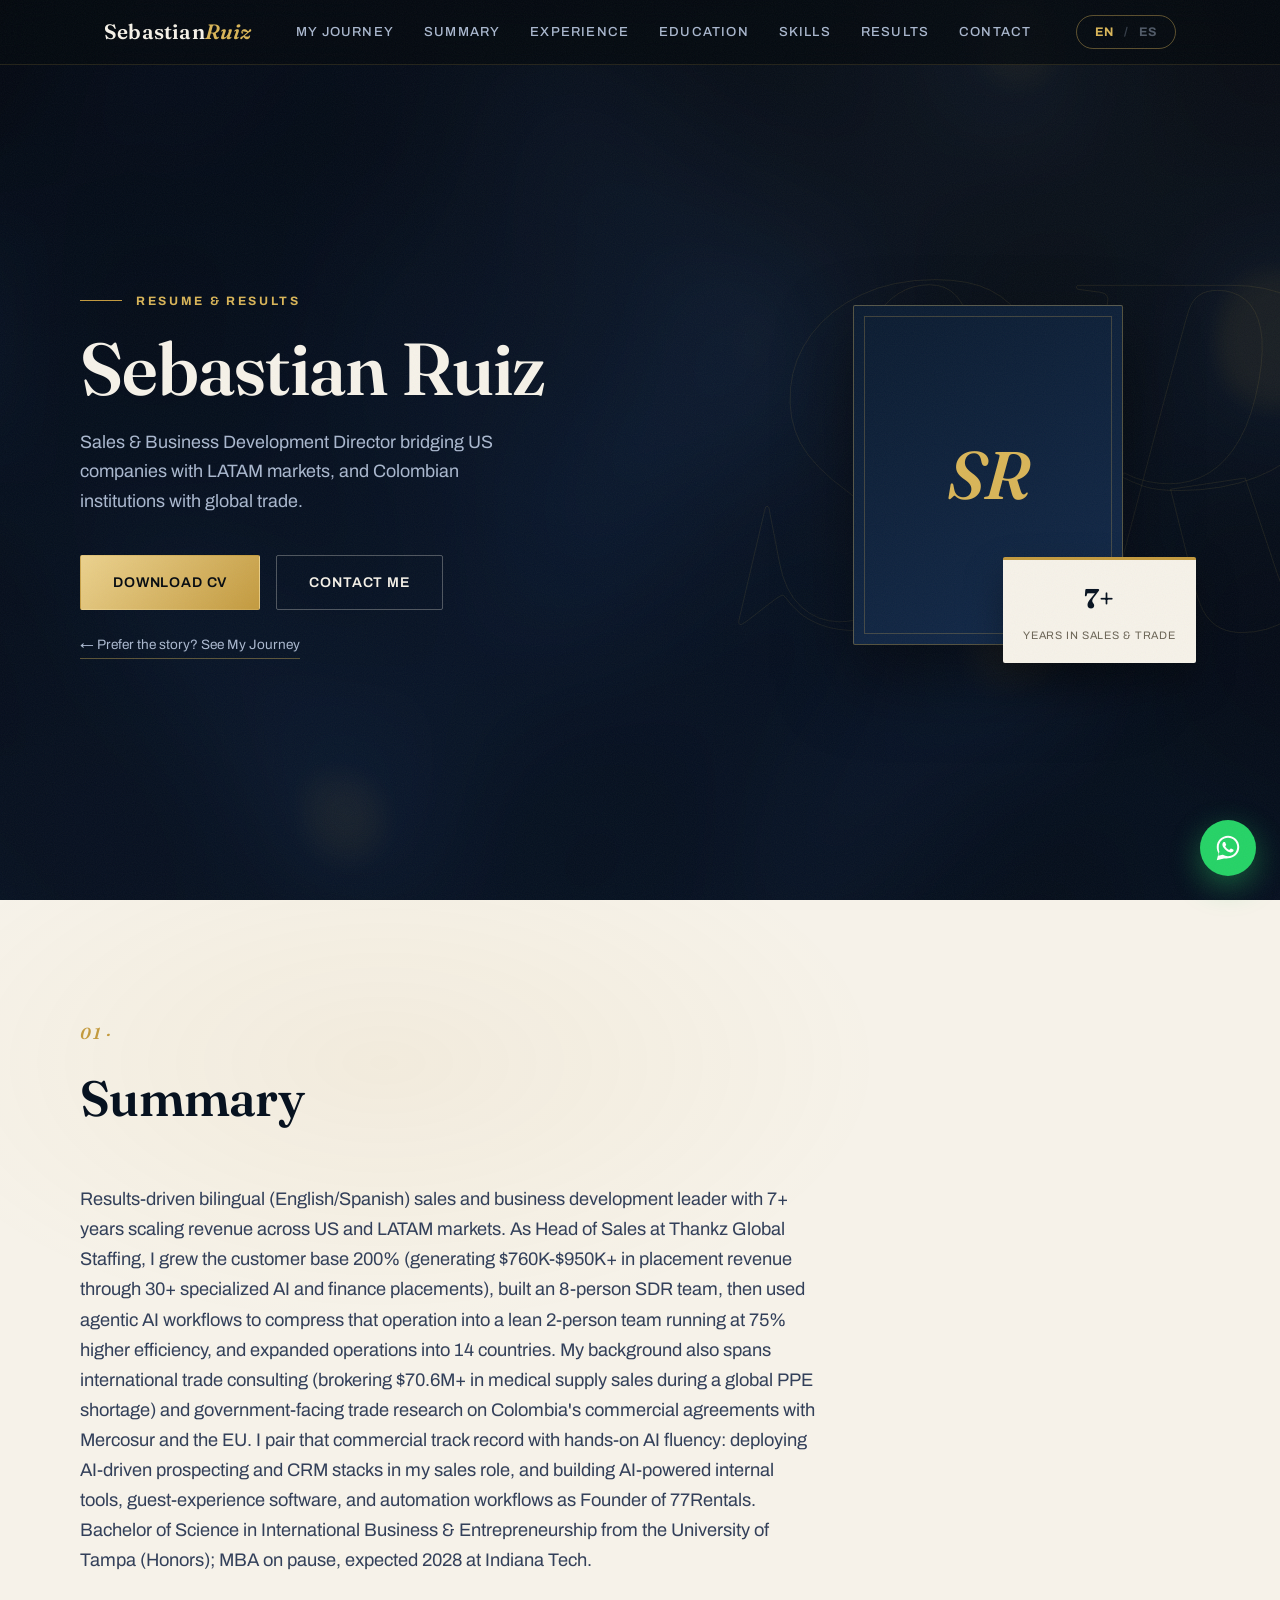
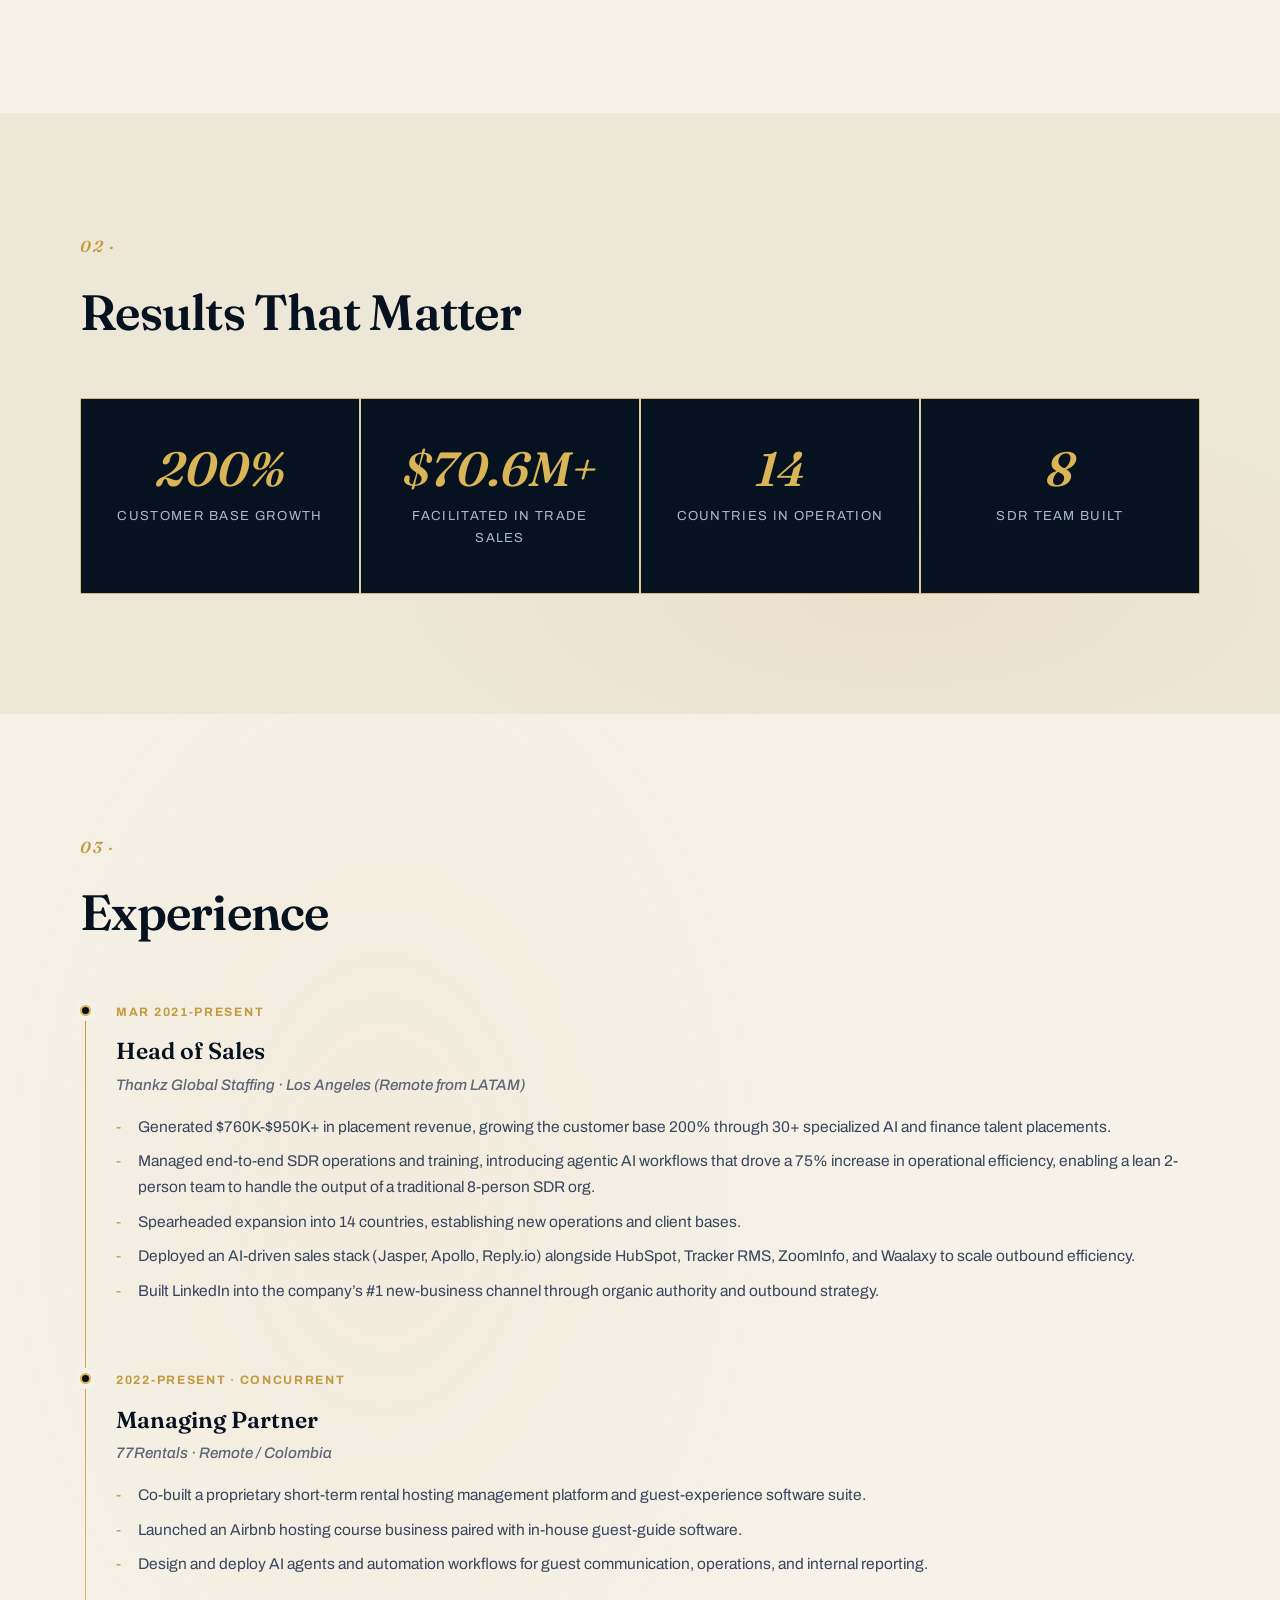
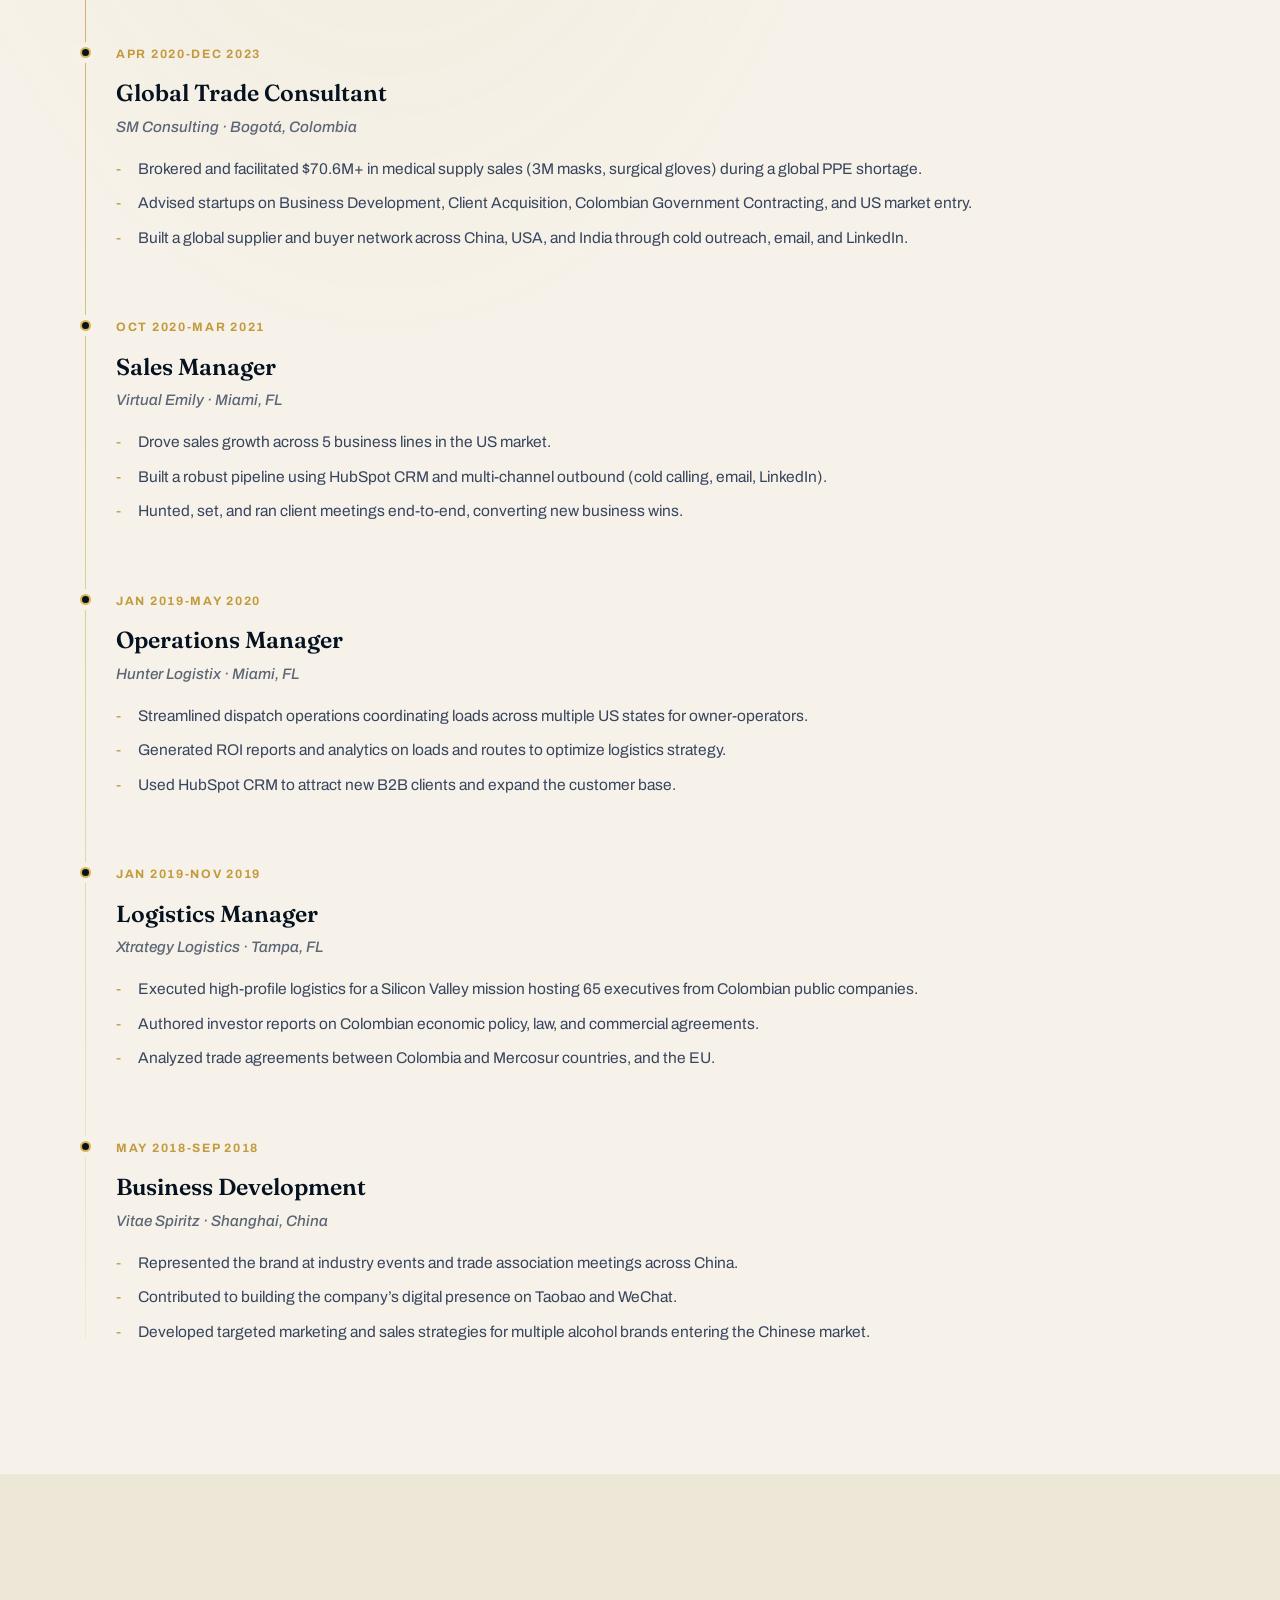
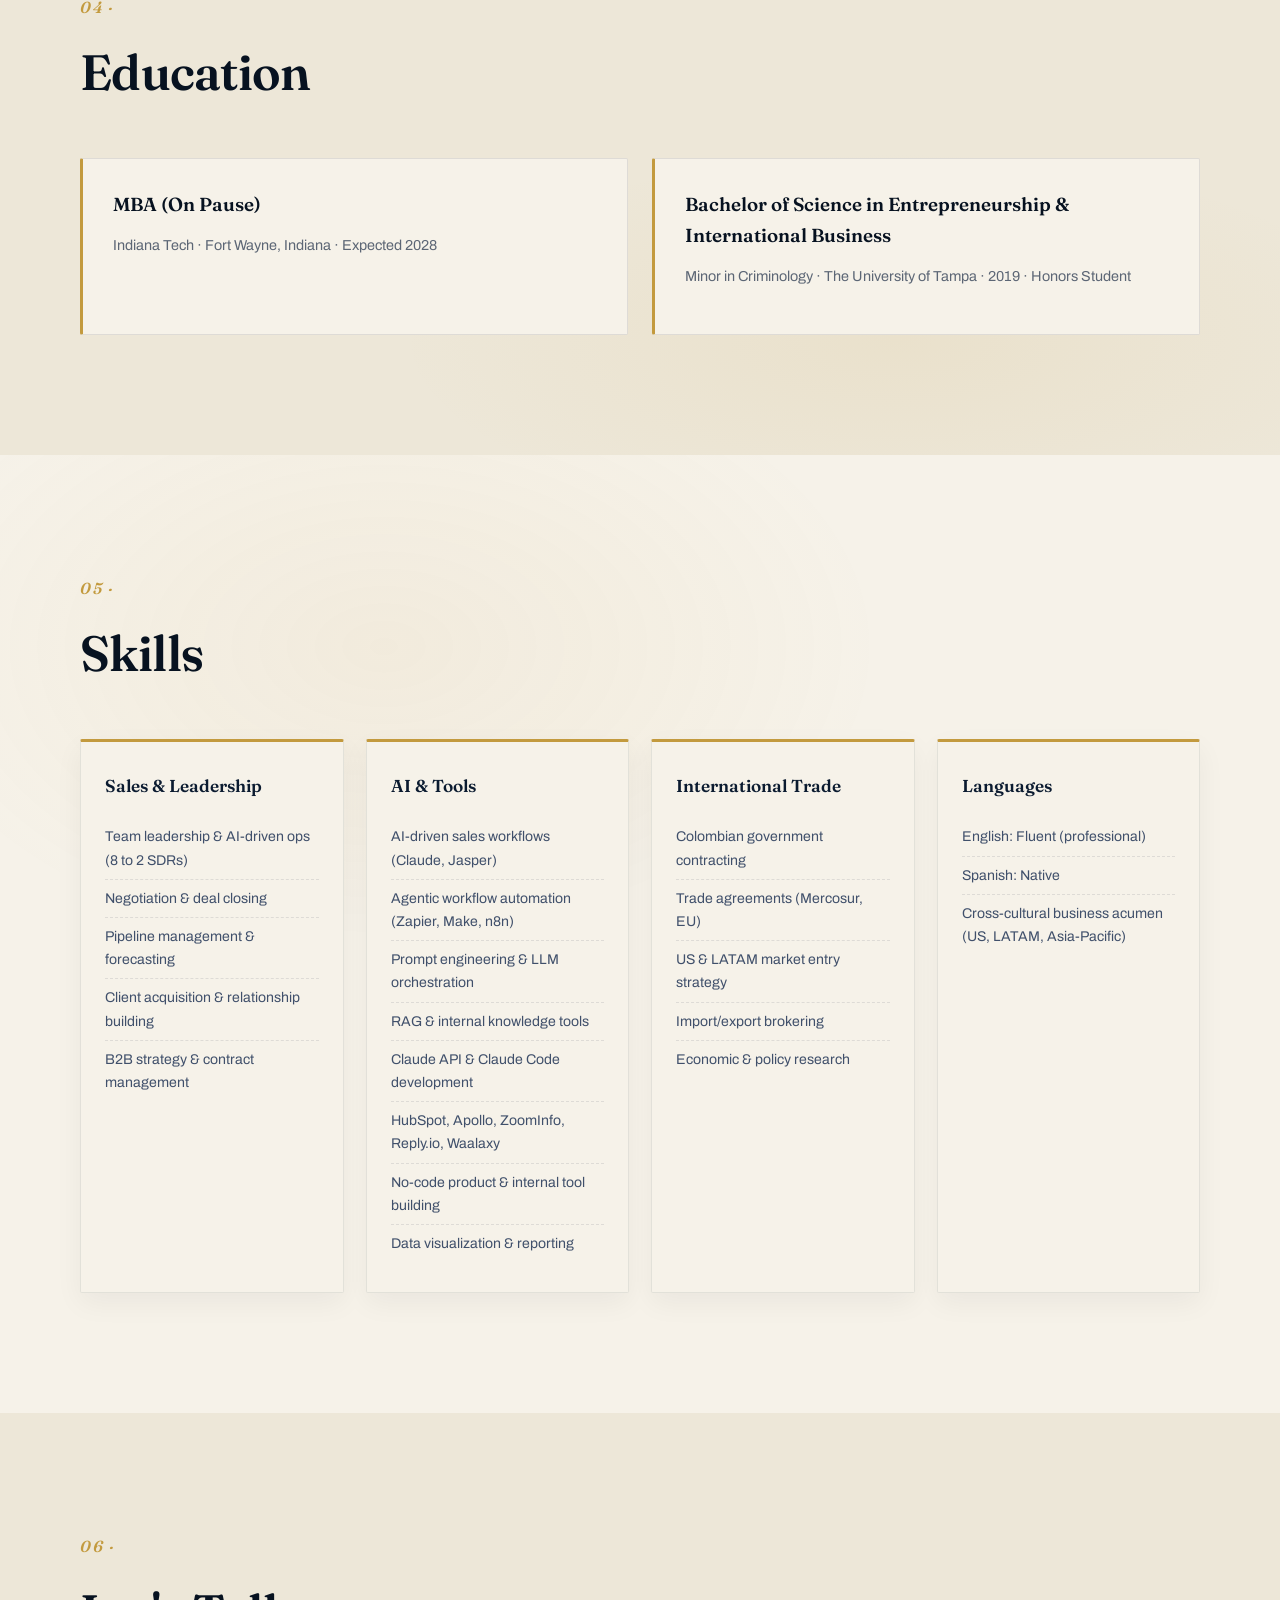
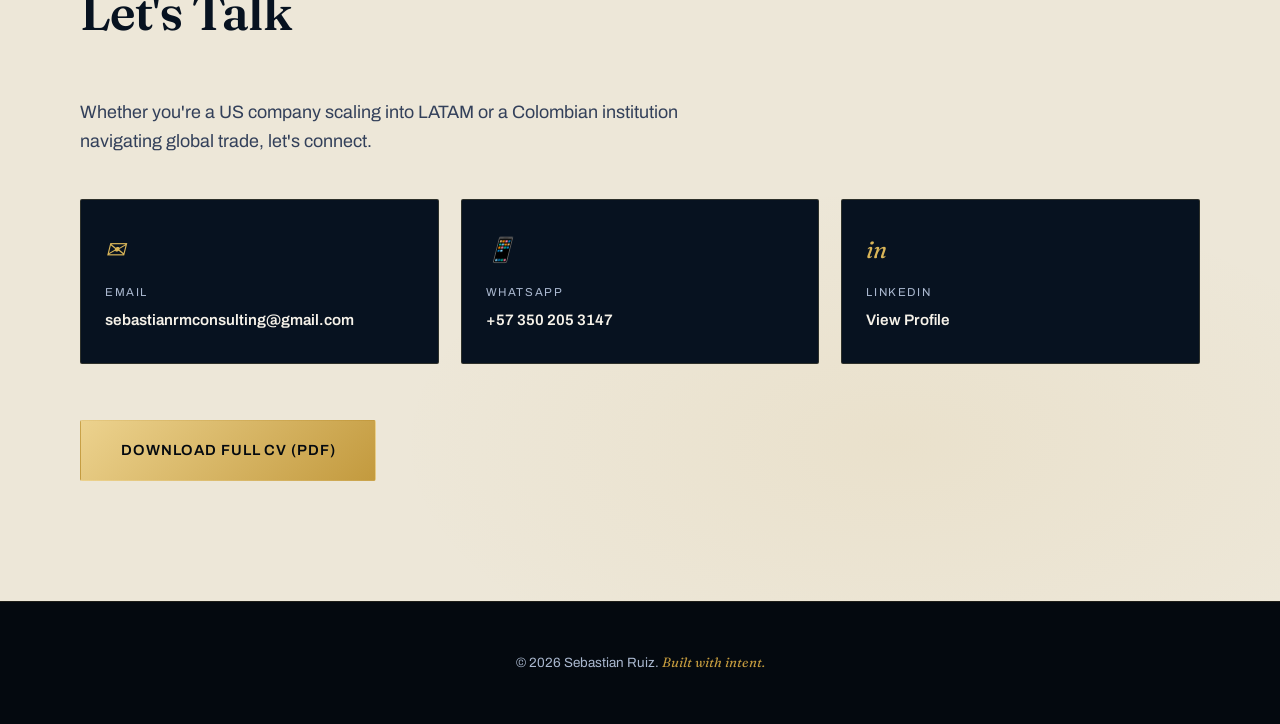
==== commit 814db8cd: "Expand AI skills with agentic automation, prompt engineering, RAG Removes ChatGPT (keeping Claude), " ====
--- a/resume.html
+++ b/resume.html
@@ -244,8 +244,11 @@
       <div class="skill-card reveal">
         <h3 data-en="AI &amp; Tools" data-es="IA y Herramientas">AI &amp; Tools</h3>
         <ul>
-          <li data-en="AI-driven sales workflows (ChatGPT, Claude, Jasper)" data-es="Flujos de ventas con IA (ChatGPT, Claude, Jasper)">AI-driven sales workflows (ChatGPT, Claude, Jasper)</li>
-          <li data-en="AI agents &amp; automation building" data-es="Construcción de agentes de IA y automatización">AI agents &amp; automation building</li>
+          <li data-en="AI-driven sales workflows (Claude, Jasper)" data-es="Flujos de ventas con IA (Claude, Jasper)">AI-driven sales workflows (Claude, Jasper)</li>
+          <li data-en="Agentic workflow automation (Zapier, Make, n8n)" data-es="Automatización de flujos con IA agente (Zapier, Make, n8n)">Agentic workflow automation (Zapier, Make, n8n)</li>
+          <li data-en="Prompt engineering &amp; LLM orchestration" data-es="Ingeniería de prompts y orquestación de LLM">Prompt engineering &amp; LLM orchestration</li>
+          <li data-en="RAG &amp; internal knowledge tools" data-es="RAG y herramientas de conocimiento interno">RAG &amp; internal knowledge tools</li>
+          <li data-en="Claude API &amp; Claude Code development" data-es="Desarrollo con Claude API y Claude Code">Claude API &amp; Claude Code development</li>
           <li data-en="HubSpot, Apollo, ZoomInfo, Reply.io, Waalaxy" data-es="HubSpot, Apollo, ZoomInfo, Reply.io, Waalaxy">HubSpot, Apollo, ZoomInfo, Reply.io, Waalaxy</li>
           <li data-en="No-code product &amp; internal tool building" data-es="Creación de productos y herramientas internas sin código">No-code product &amp; internal tool building</li>
           <li data-en="Data visualization &amp; reporting" data-es="Visualización de datos y reportes">Data visualization &amp; reporting</li>
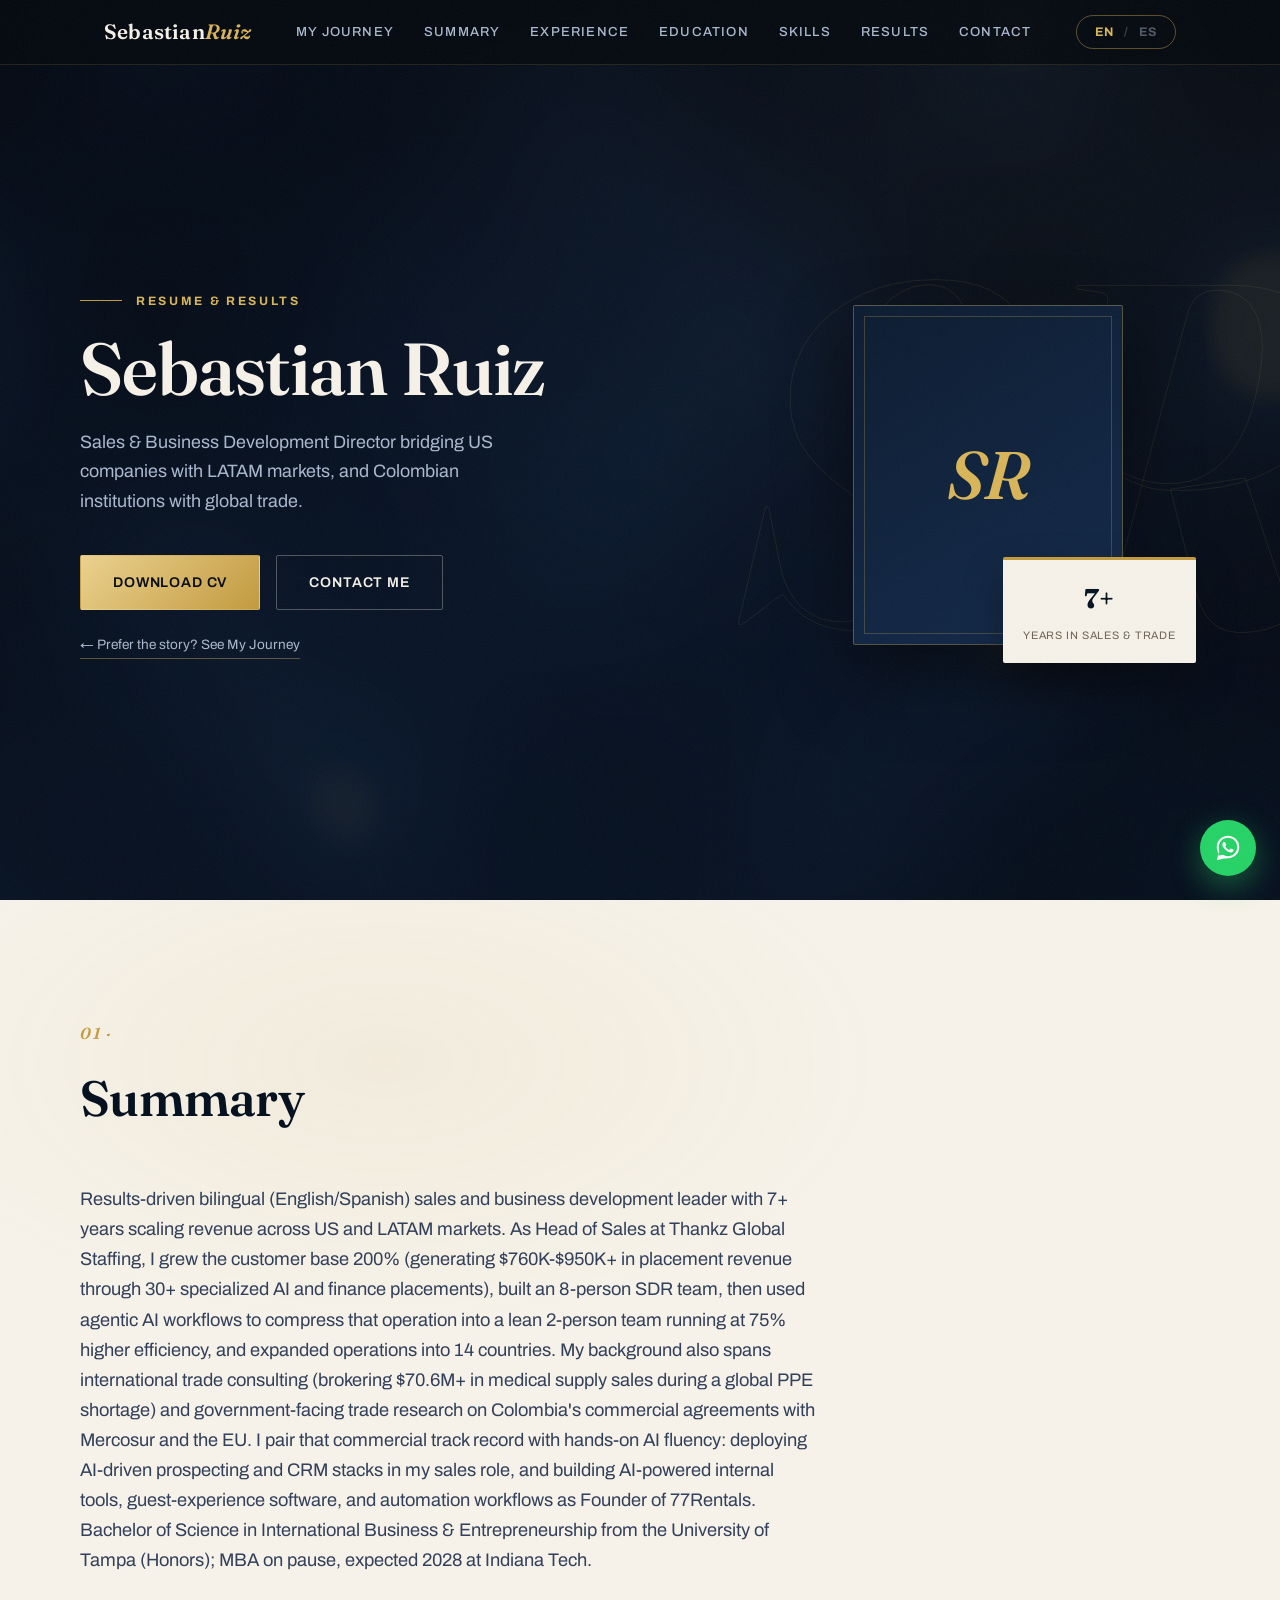
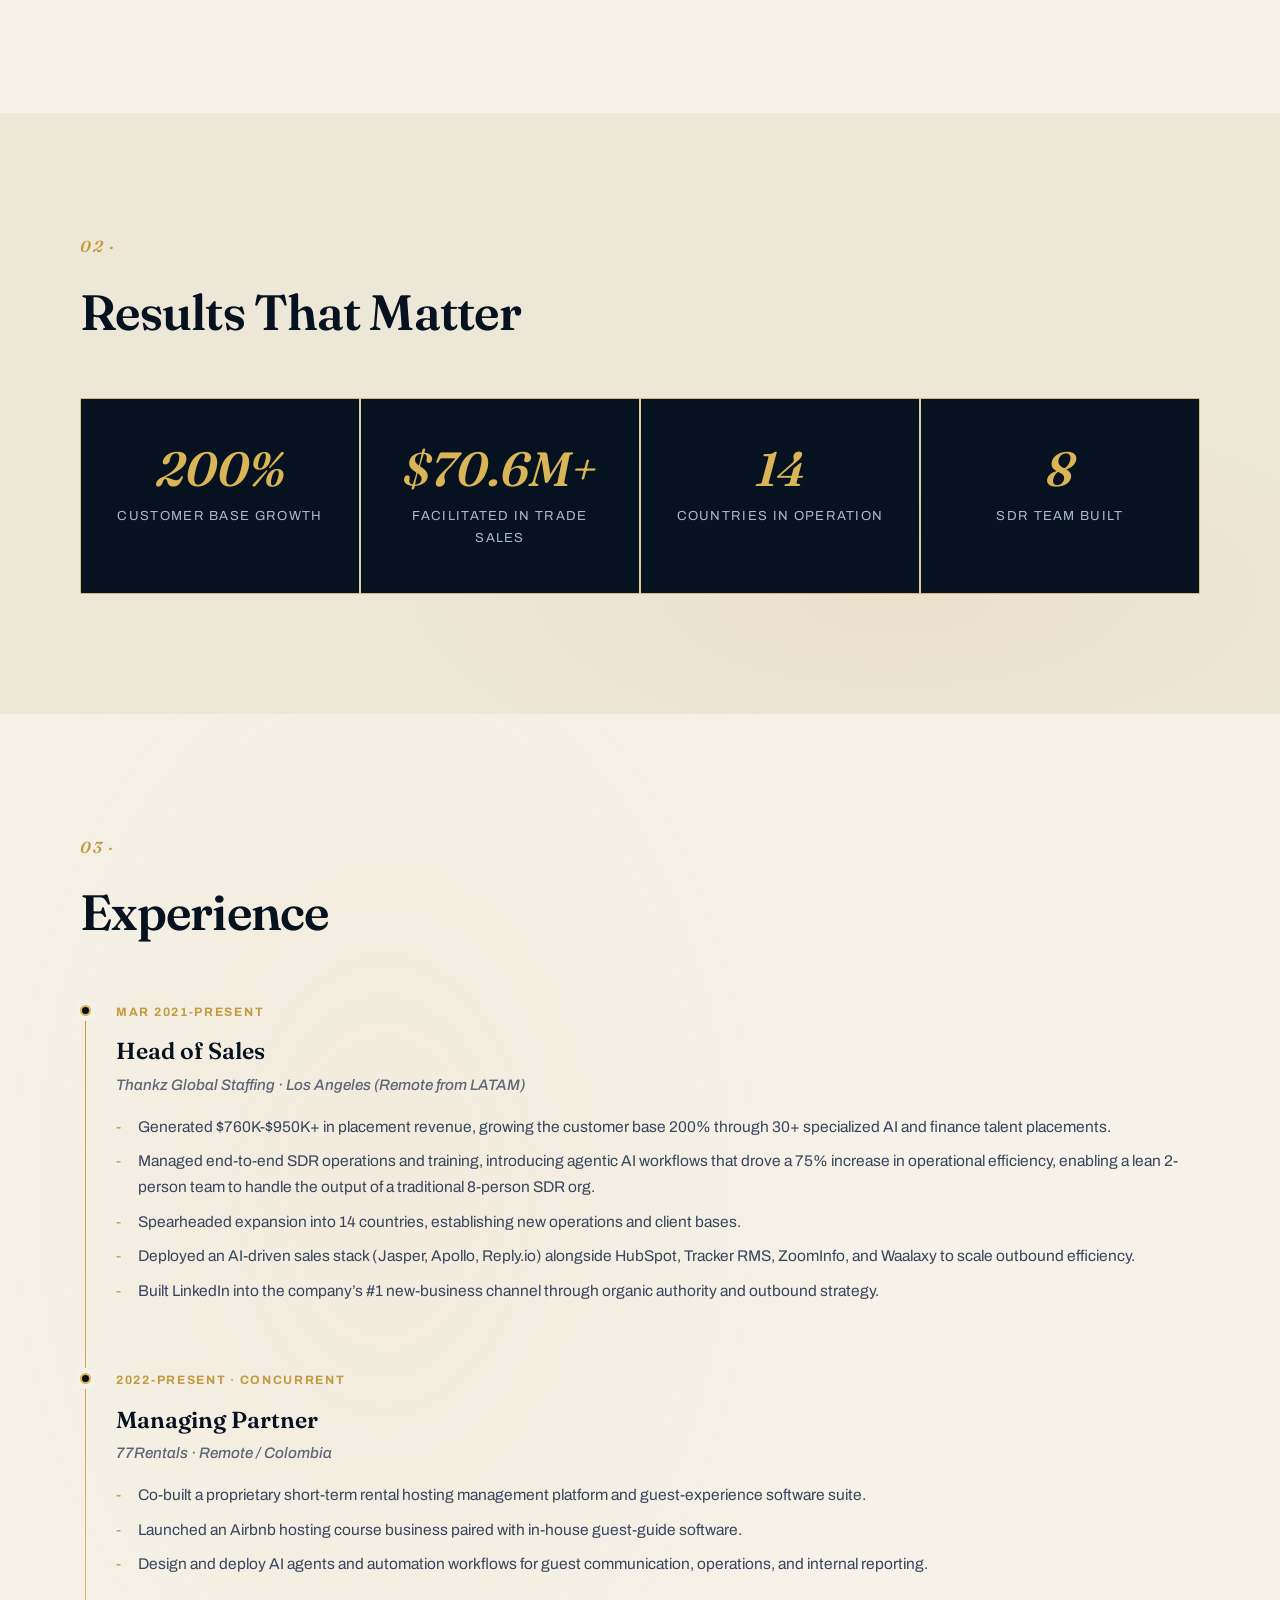
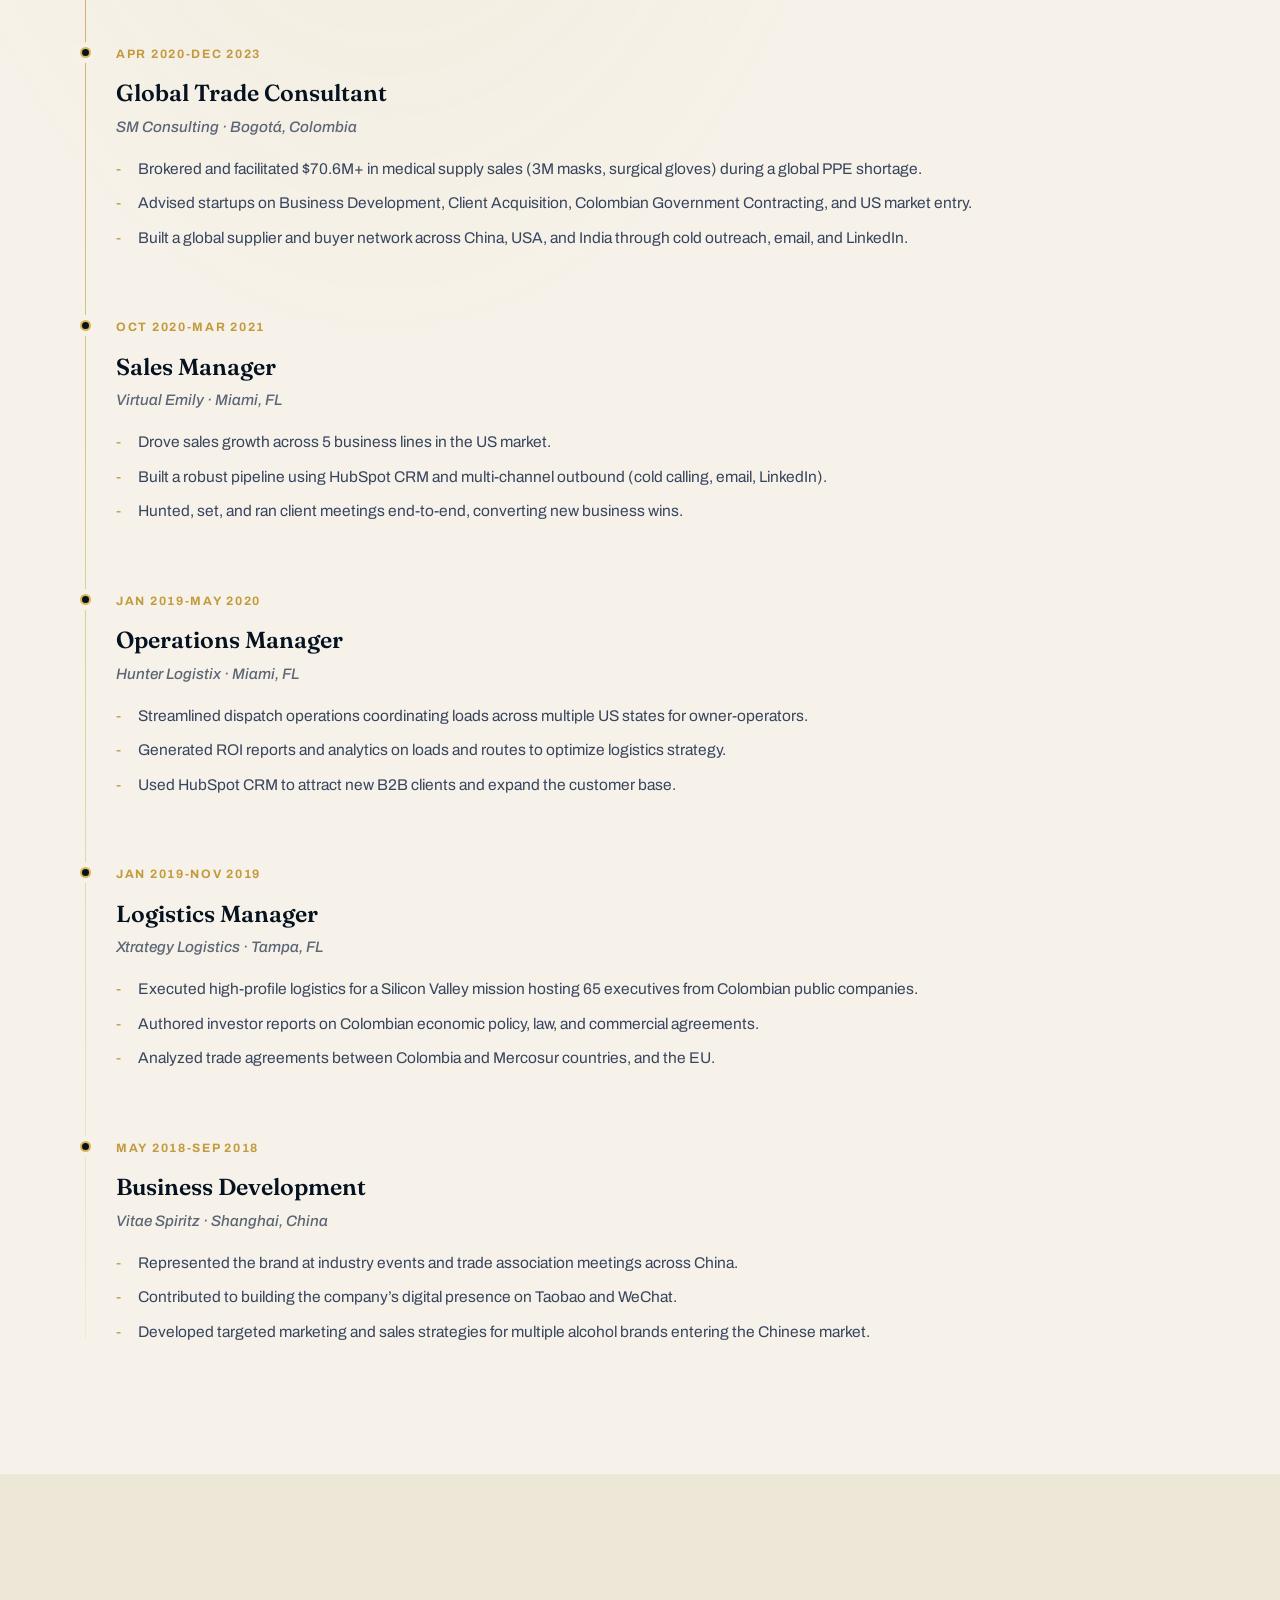
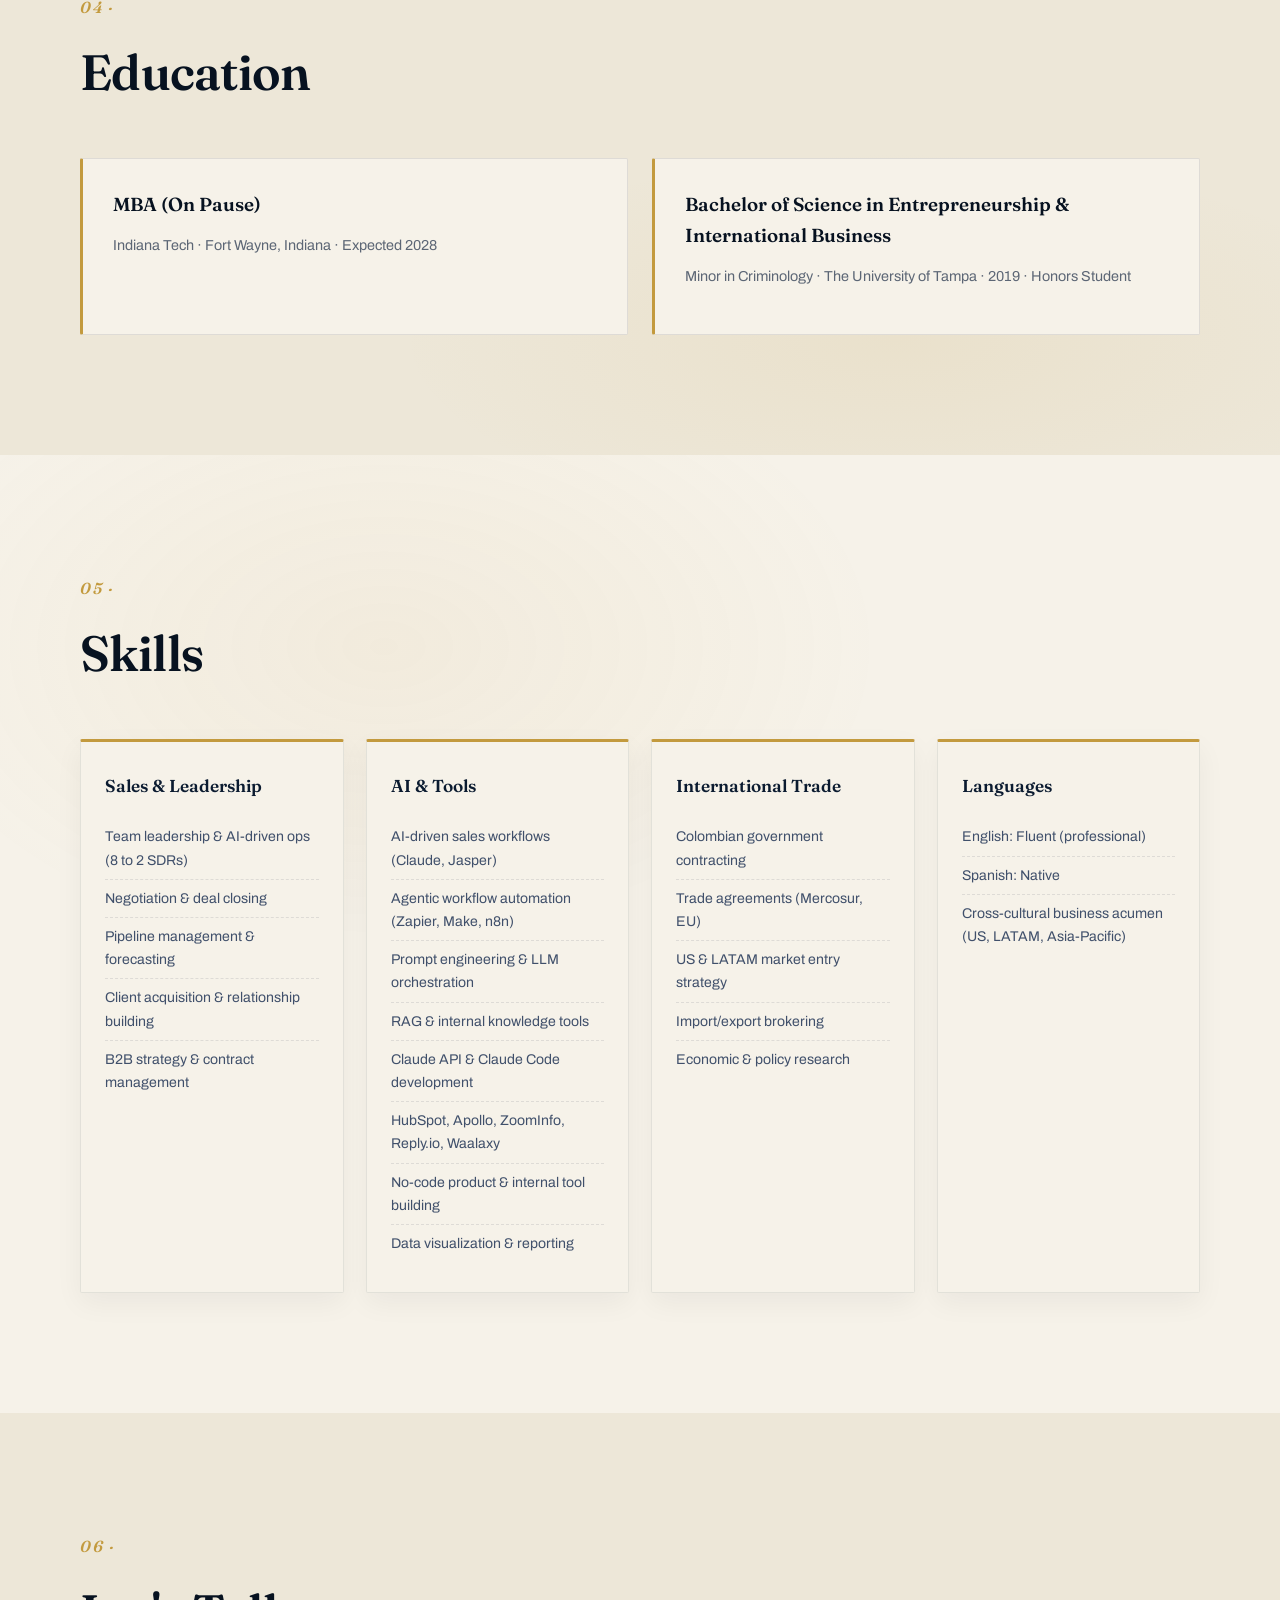
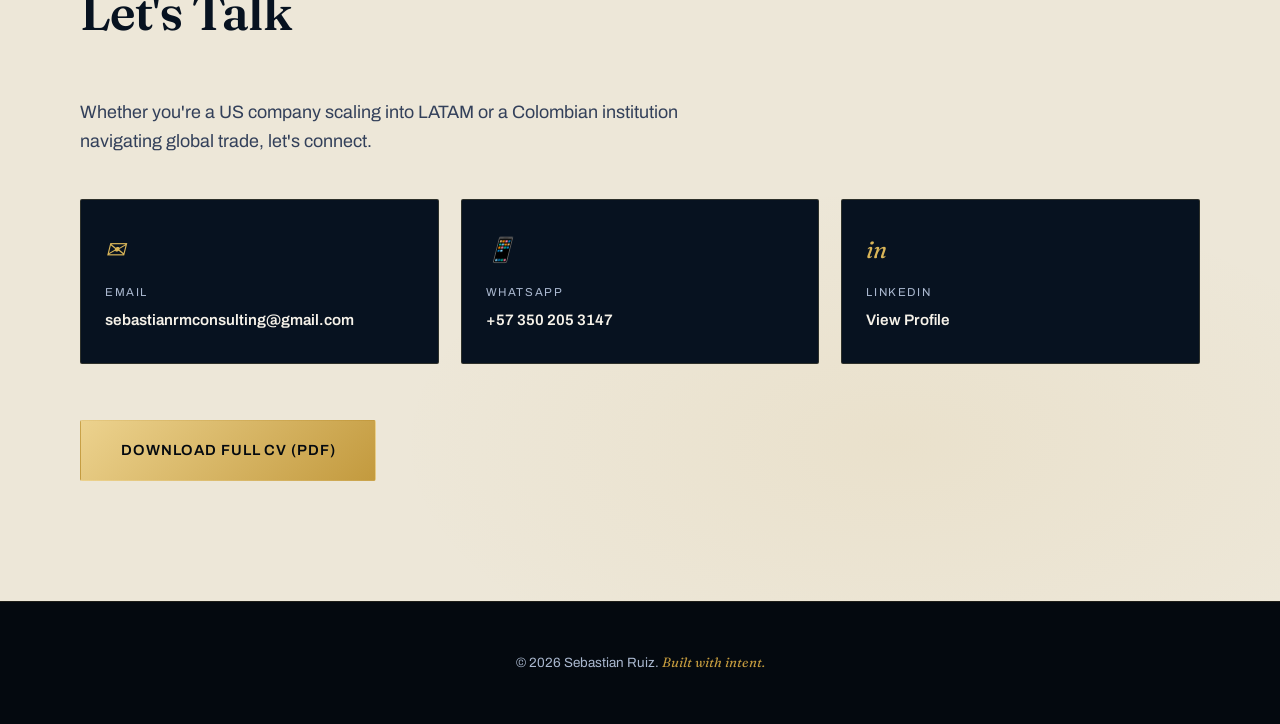
==== commit c3adf15f: "Make About Me photo full-bleed on mobile, add CSS cache-busting Photo now breaks out of section padd" ====
--- a/resume.html
+++ b/resume.html
@@ -20,7 +20,7 @@
 <link rel="preconnect" href="https://fonts.googleapis.com">
 <link rel="preconnect" href="https://fonts.gstatic.com" crossorigin>
 <link href="https://fonts.googleapis.com/css2?family=Archivo:wght@400;500;600;700&family=Fraunces:ital,opsz,wght@0,9..144,400..700;1,9..144,400..700&display=swap" rel="stylesheet">
-<link rel="stylesheet" href="css/style.css">
+<link rel="stylesheet" href="css/style.css?v=6fa84cb6">
 
 <script type="application/ld+json">
 {
--- a/css/style.css
+++ b/css/style.css
@@ -1076,12 +1076,21 @@
 
 @media (max-width: 900px) {
   .about-inner { grid-template-columns: 1fr; text-align: center; }
-  .about-photo { max-width: 420px; width: 100%; margin: 0 auto; }
+  .about-photo { max-width: 420px; width: 100%; margin: 0 auto 8px; }
   .about-tags { justify-content: center; }
   .about-content .eyebrow, .about-content h2 { text-align: center; }
 }
-@media (max-width: 480px) {
-  .about-photo { max-width: 100%; }
+@media (max-width: 640px) {
+  /* Full-bleed: break out of the section's side padding so the photo
+     reads as a proper hero image instead of a shrunken thumbnail. */
+  .about-photo {
+    max-width: none;
+    width: 100vw;
+    margin: 0 calc(50% - 50vw) 24px;
+    aspect-ratio: 4 / 3;
+    border-radius: 0;
+  }
+  .about-photo::before { display: none; }
 }
 
 /* ============================================================
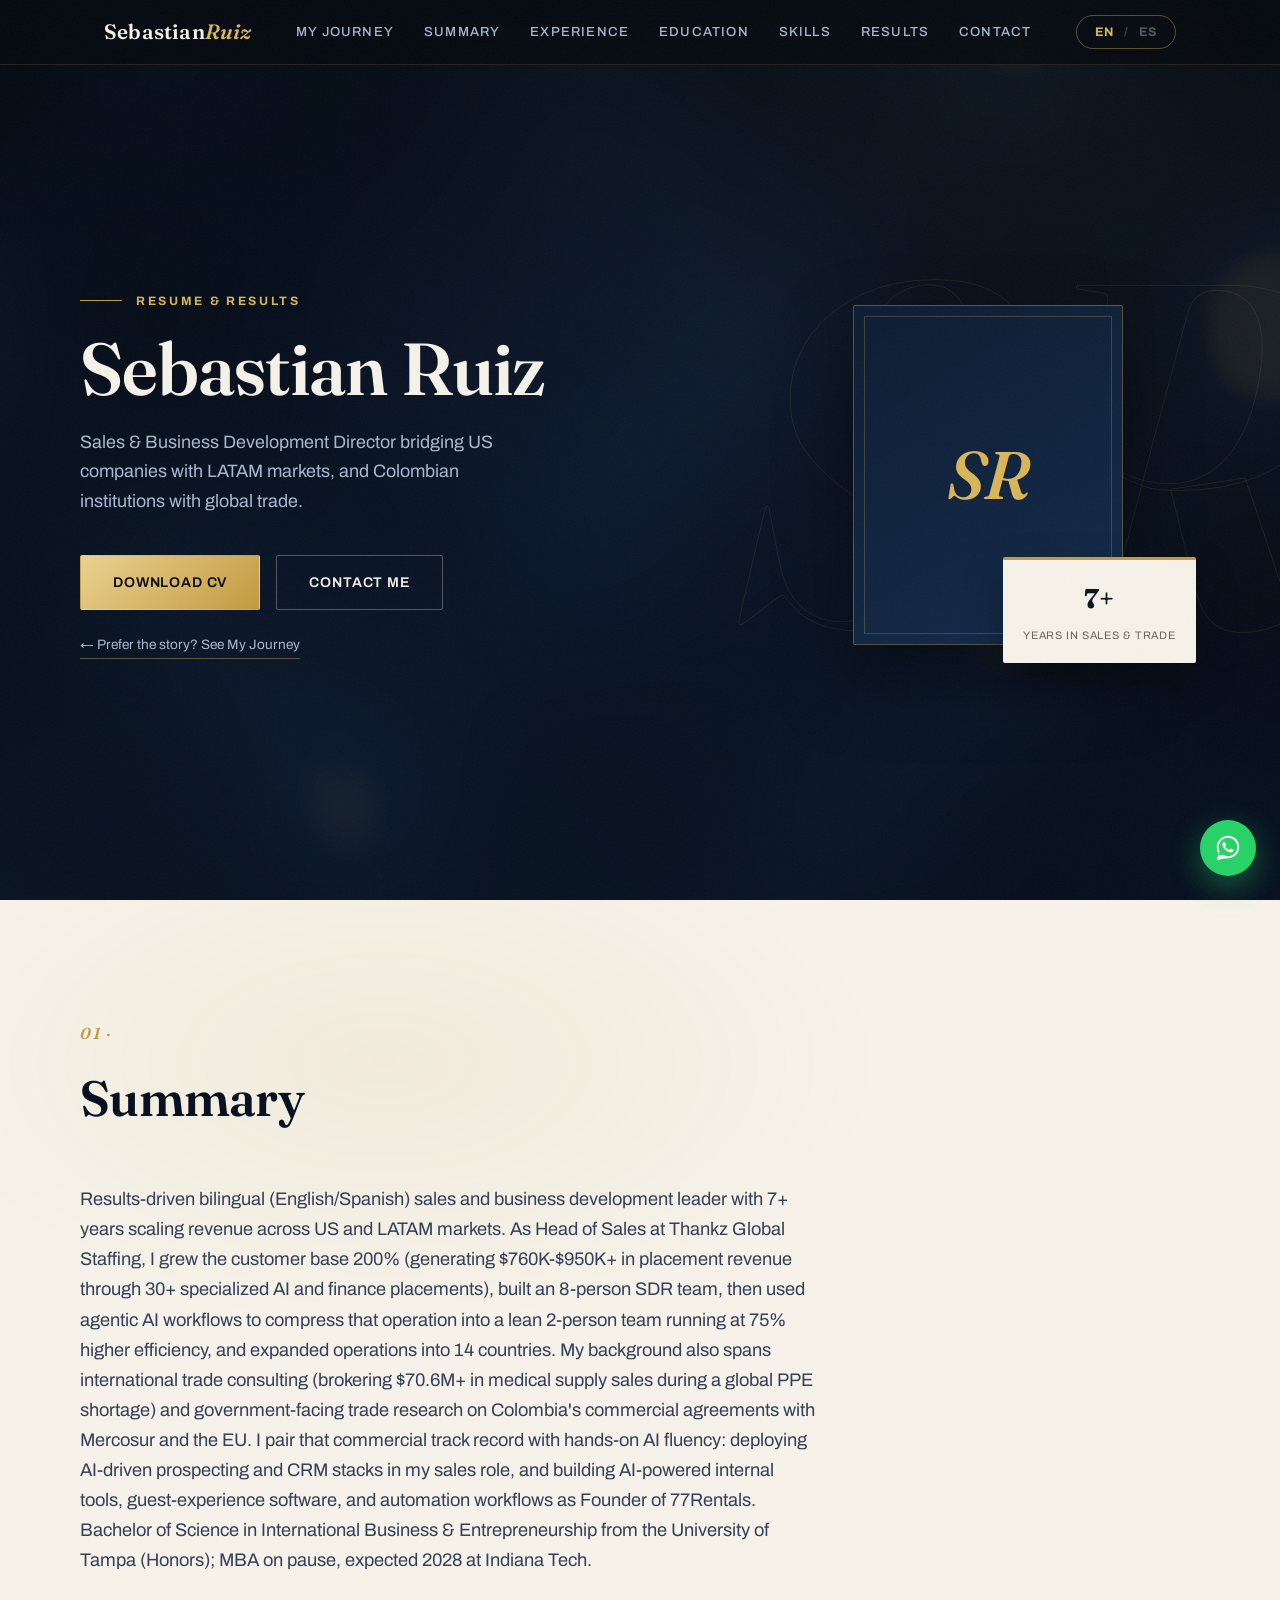
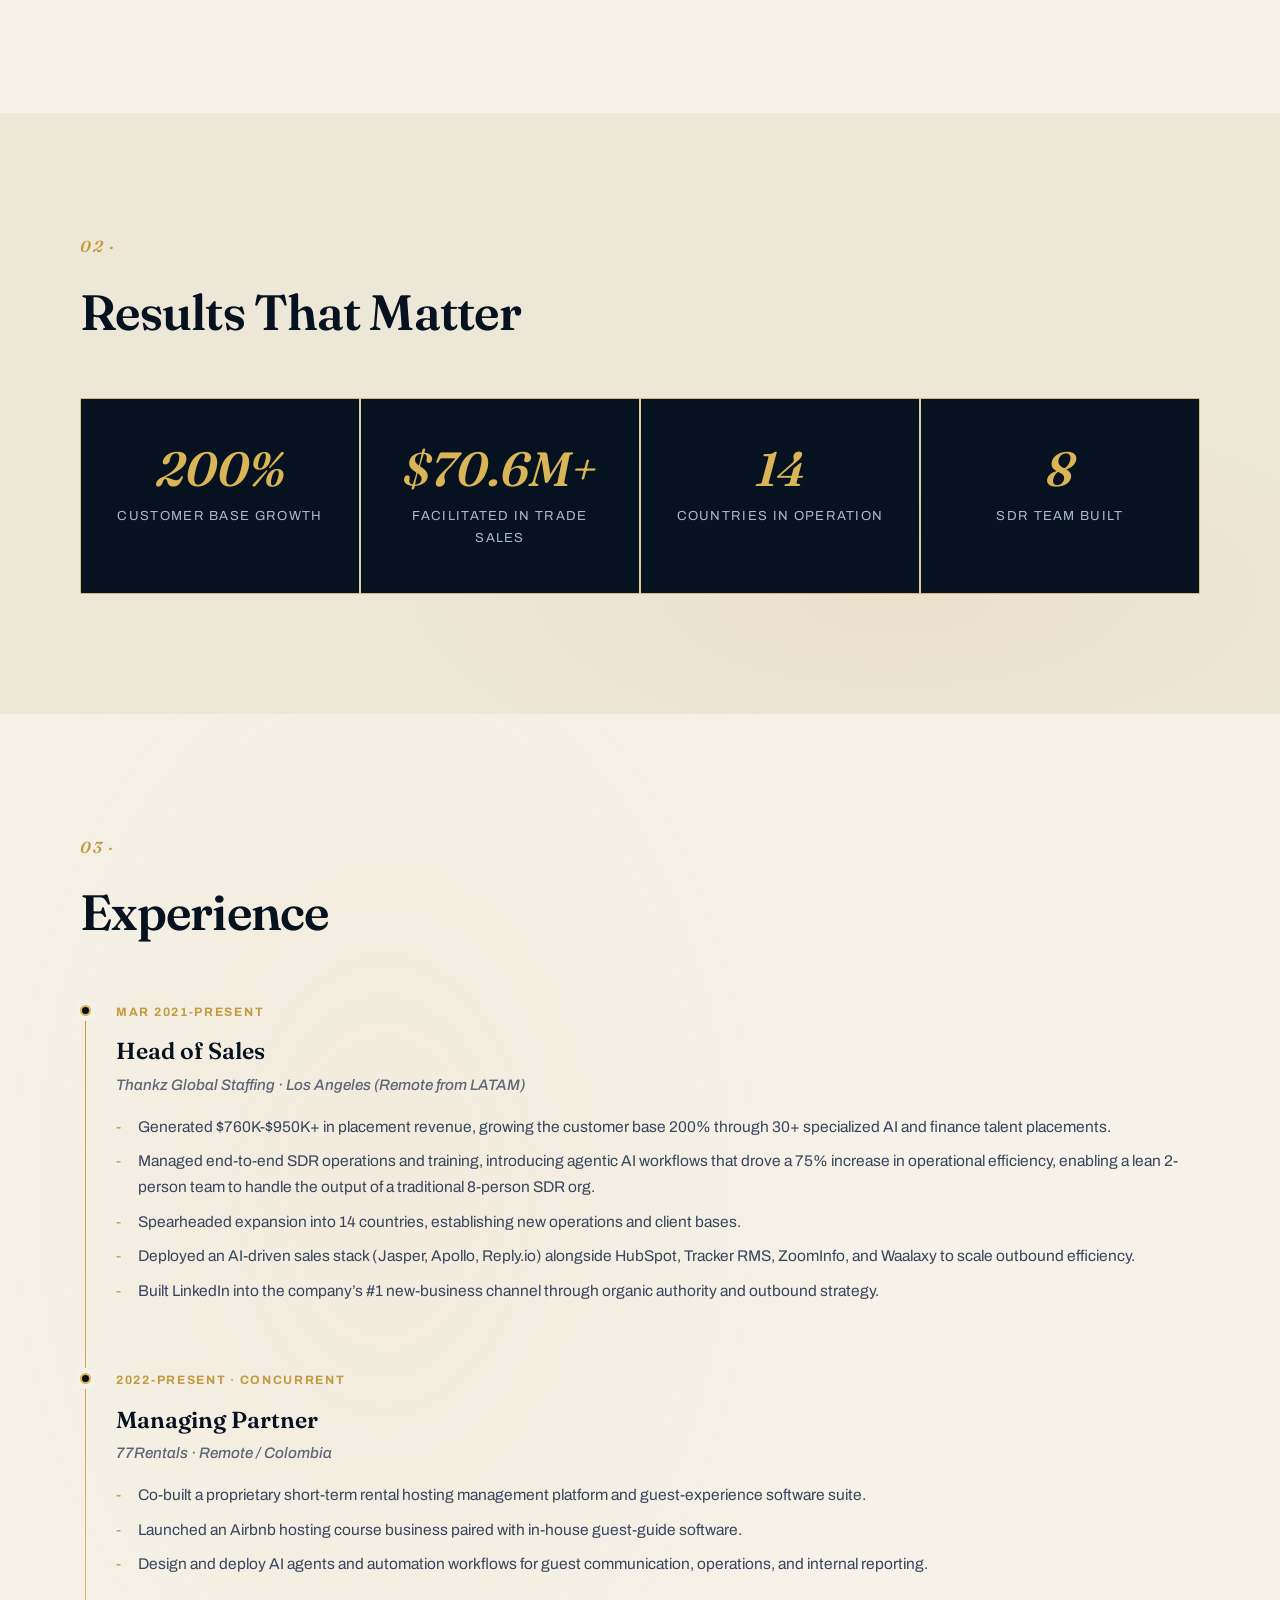
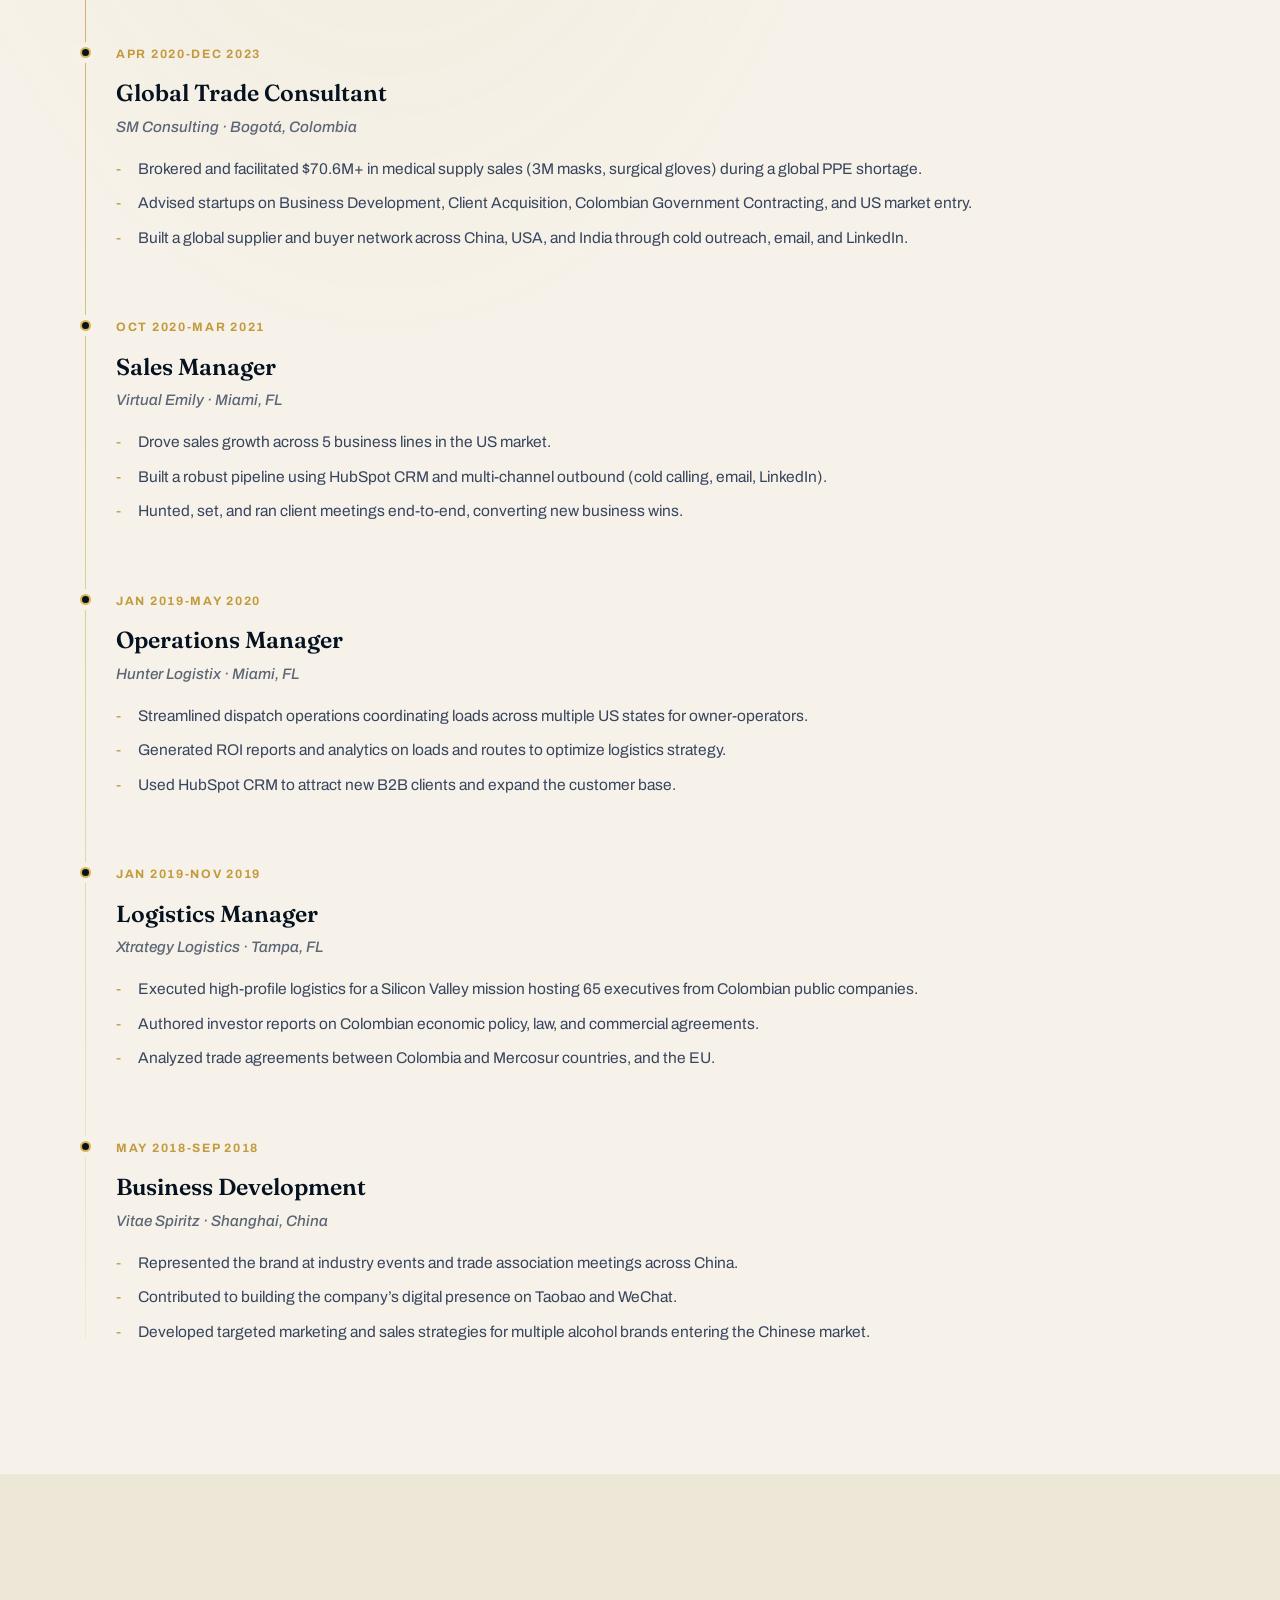
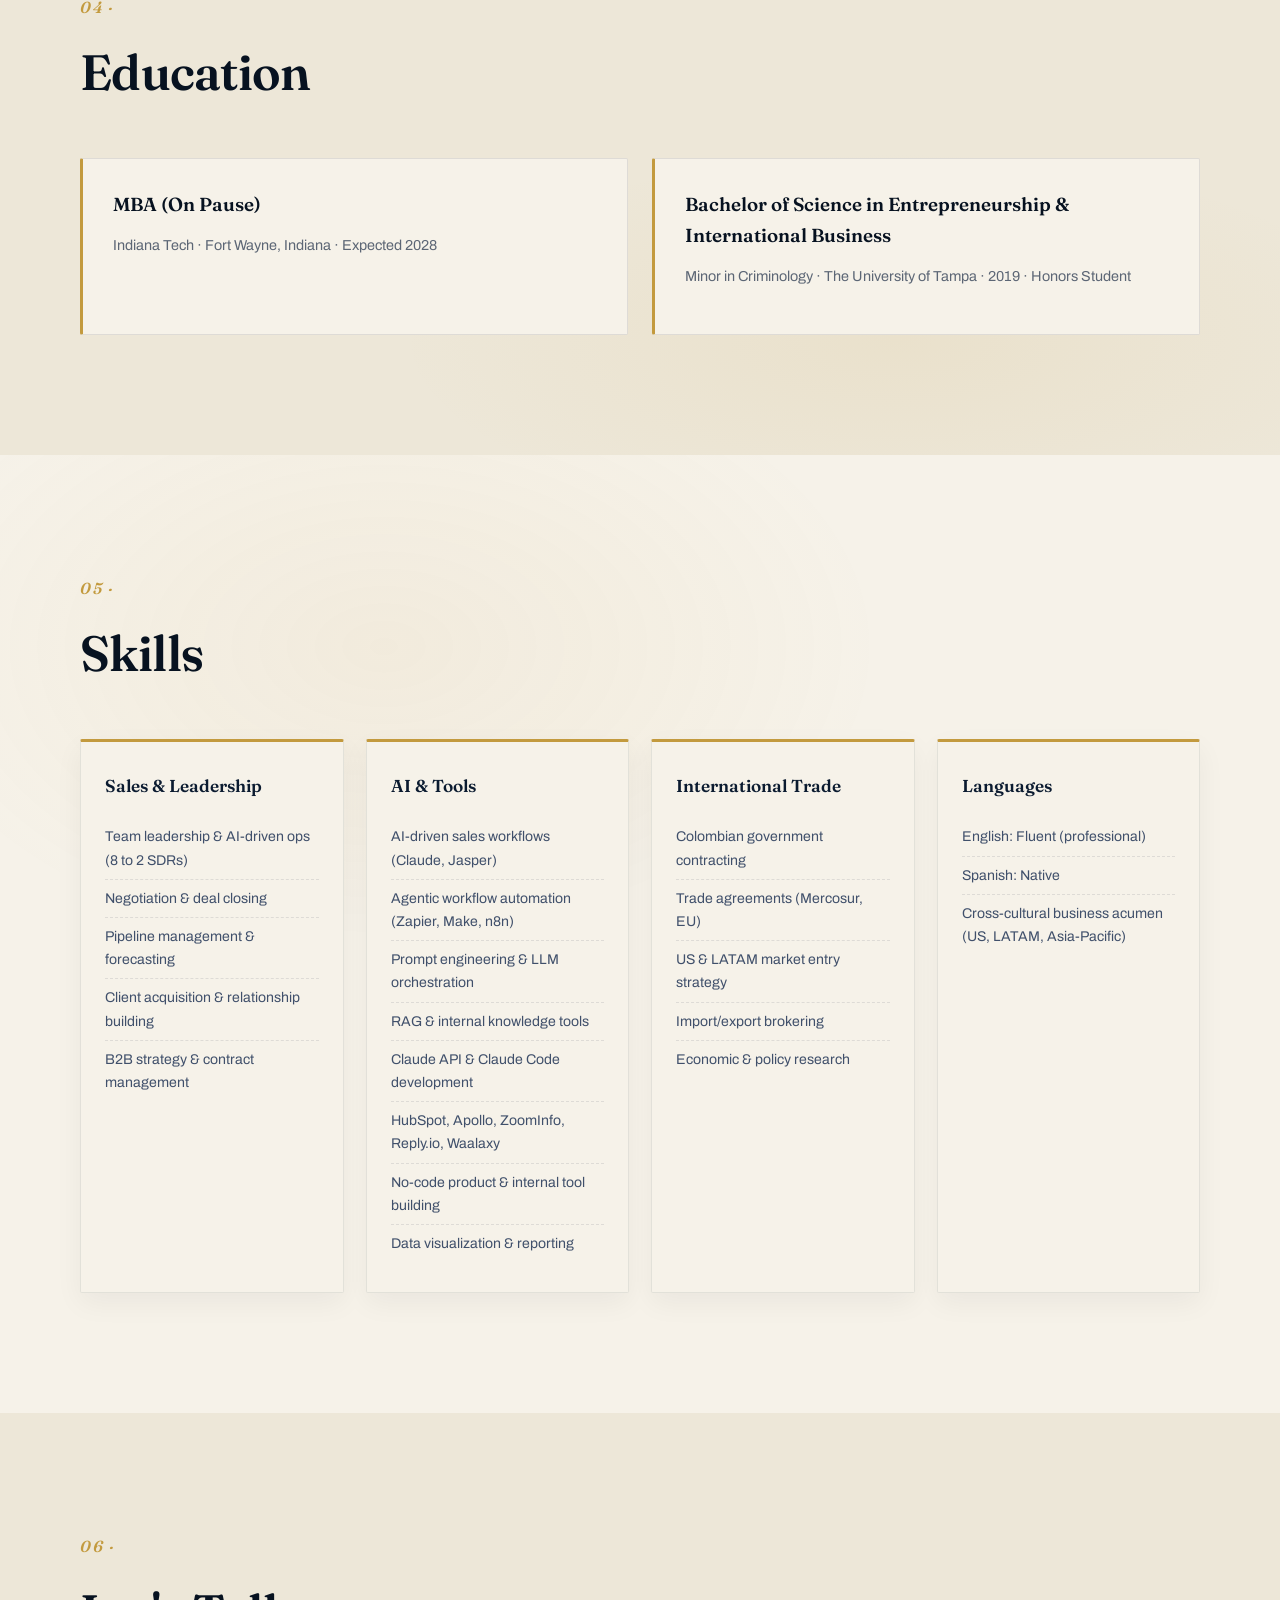
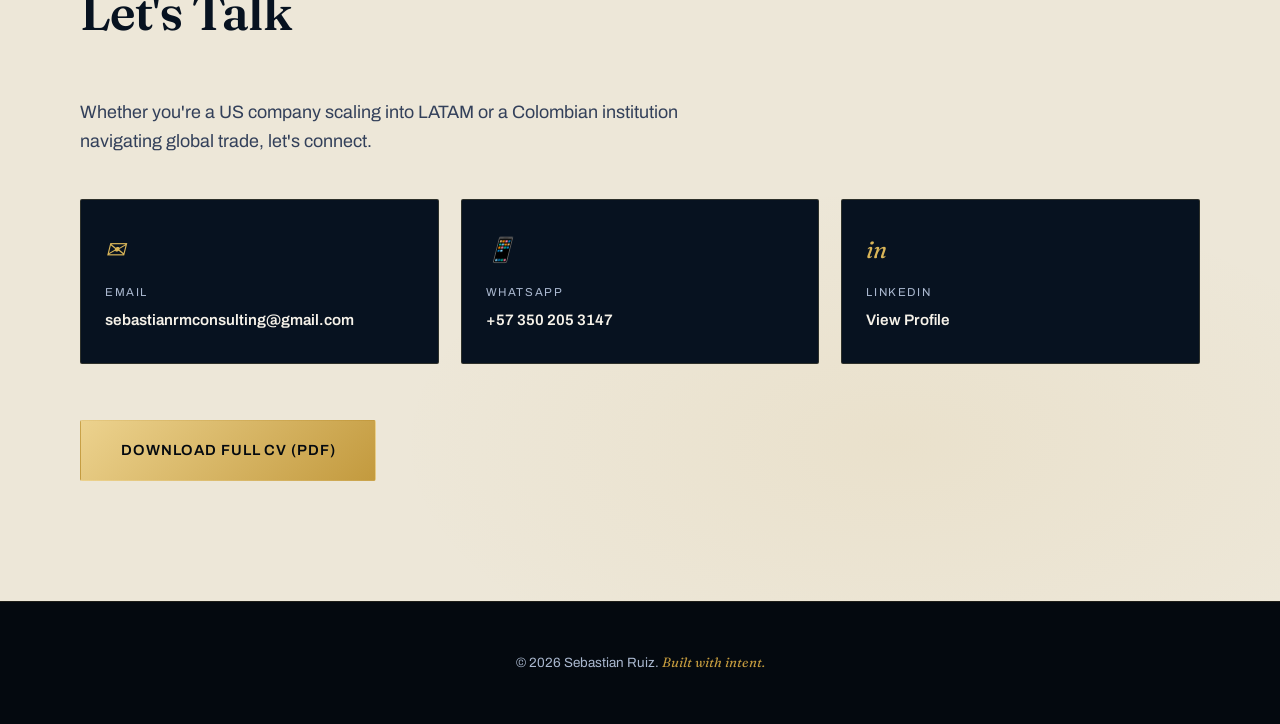
==== commit 1d7ecf46: "Add Spanish CV download, swapped by language toggle New build_cv_es.py generates Sebastian_Ruiz_CV_E" ====
--- a/resume.html
+++ b/resume.html
@@ -71,7 +71,7 @@
       <h1>Sebastian Ruiz</h1>
       <p class="hero-tagline" data-en="Sales &amp; Business Development Director bridging US companies with LATAM markets, and Colombian institutions with global trade." data-es="Director de Ventas y Desarrollo de Negocios que conecta empresas de EE. UU. con mercados de LATAM, e instituciones colombianas con el comercio global.">Sales &amp; Business Development Director bridging US companies with LATAM markets, and Colombian institutions with global trade.</p>
       <div class="hero-ctas">
-        <a href="cv/Sebastian_Ruiz_CV.pdf" class="btn btn-primary" download data-en="Download CV" data-es="Descargar CV">Download CV</a>
+        <a href="cv/Sebastian_Ruiz_CV.pdf" data-href-en="cv/Sebastian_Ruiz_CV.pdf" data-href-es="cv/Sebastian_Ruiz_CV_ES.pdf" class="btn btn-primary" download data-en="Download CV" data-es="Descargar CV">Download CV</a>
         <a href="#contact" class="btn btn-outline" data-en="Contact Me" data-es="Contáctame">Contact Me</a>
       </div>
       <a href="index.html" class="hero-back-link" data-en="← Prefer the story? See My Journey" data-es="← ¿Prefieres la historia? Ve Mi Historia">← Prefer the story? See My Journey</a>
@@ -299,7 +299,7 @@
         <span class="contact-value" data-en="View Profile" data-es="Ver Perfil">View Profile</span>
       </a>
     </div>
-    <a href="cv/Sebastian_Ruiz_CV.pdf" class="btn btn-primary btn-lg" download data-en="Download Full CV (PDF)" data-es="Descargar CV Completo (PDF)">Download Full CV (PDF)</a>
+    <a href="cv/Sebastian_Ruiz_CV.pdf" data-href-en="cv/Sebastian_Ruiz_CV.pdf" data-href-es="cv/Sebastian_Ruiz_CV_ES.pdf" class="btn btn-primary btn-lg" download data-en="Download Full CV (PDF)" data-es="Descargar CV Completo (PDF)">Download Full CV (PDF)</a>
   </div>
 </section>
 
